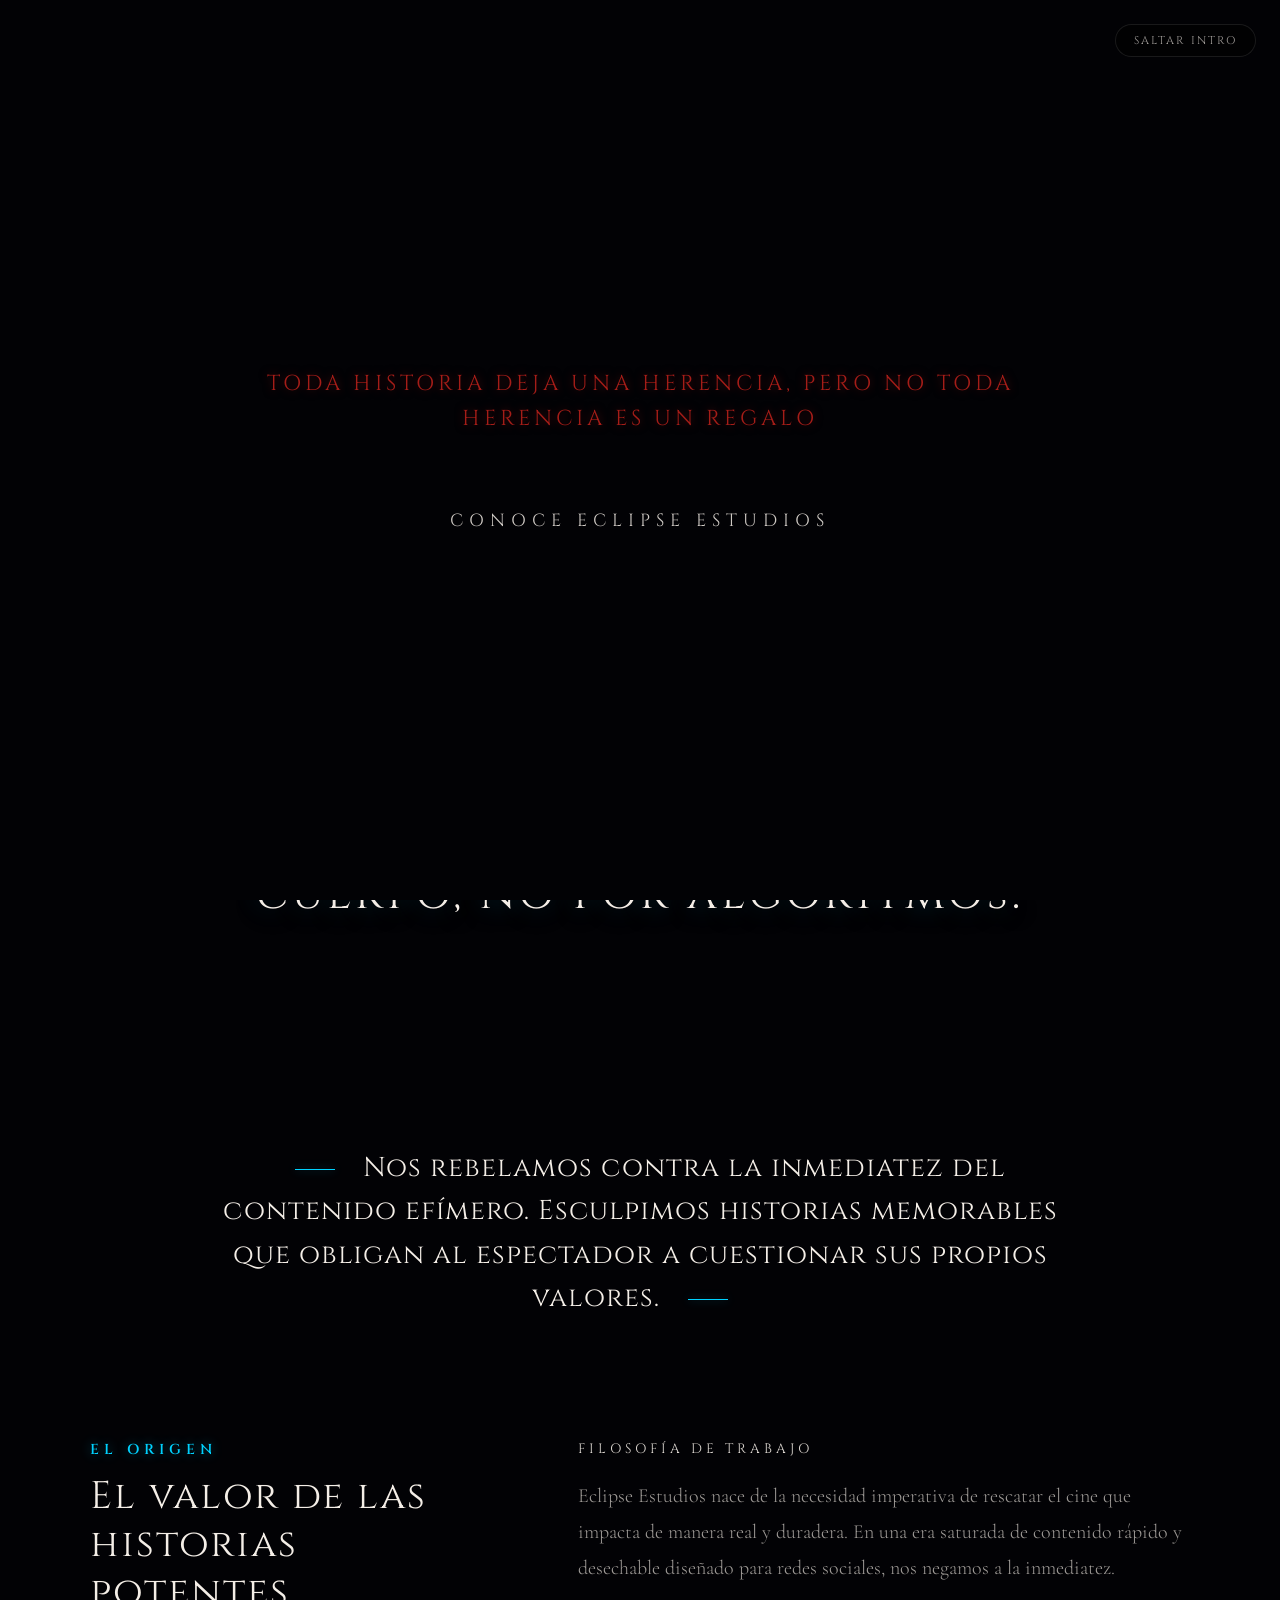
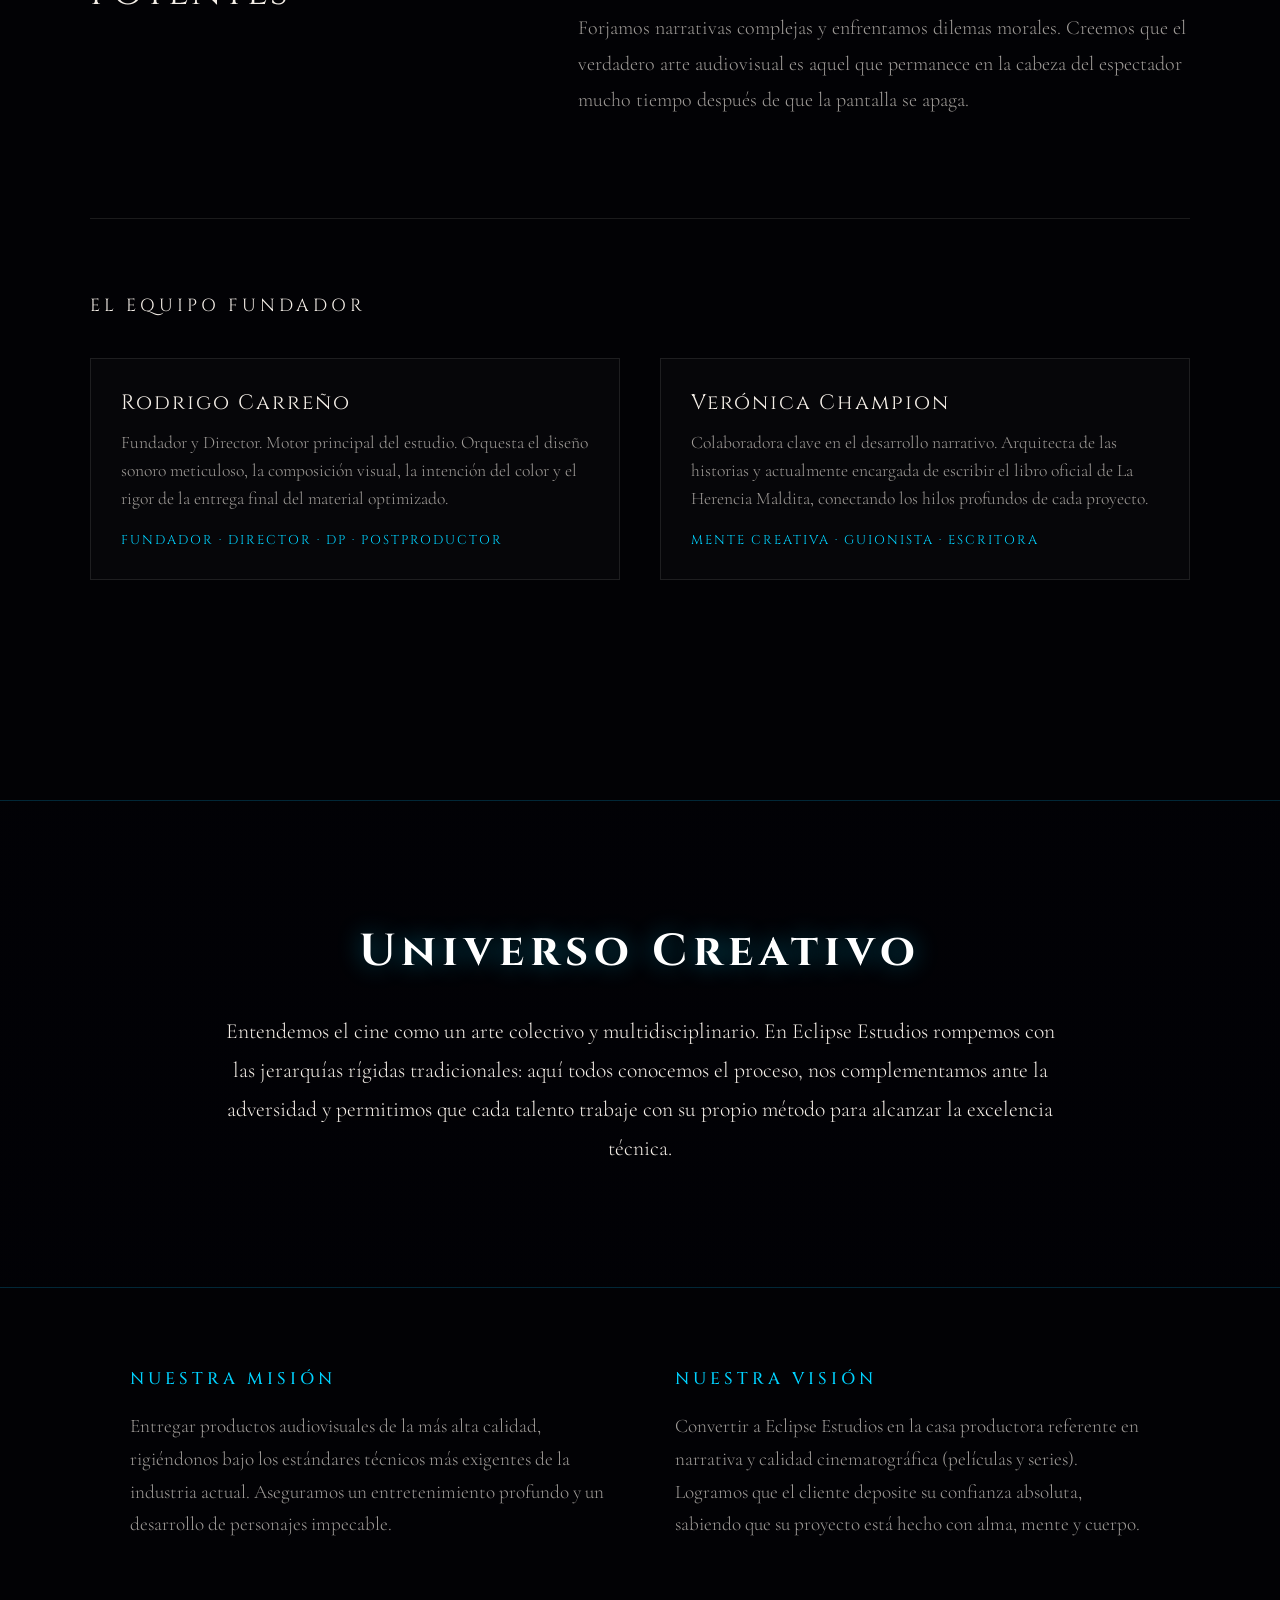
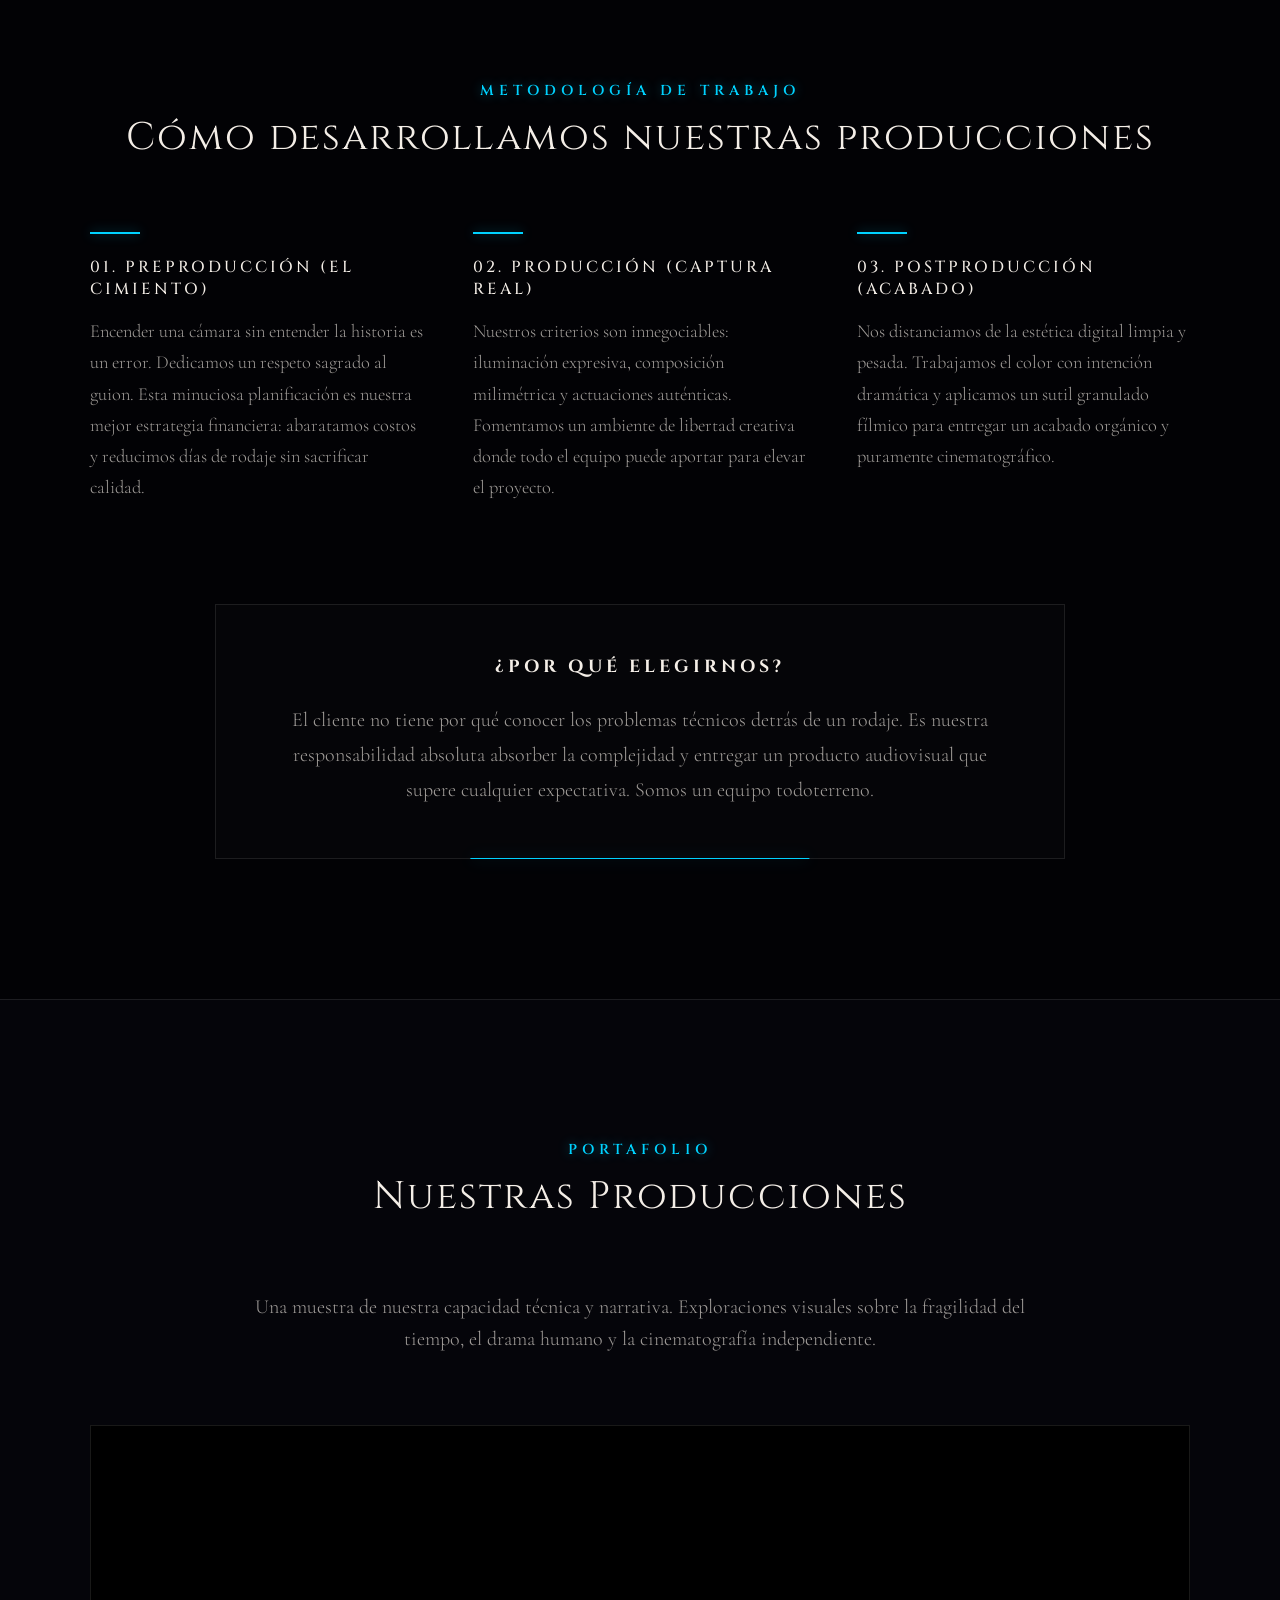
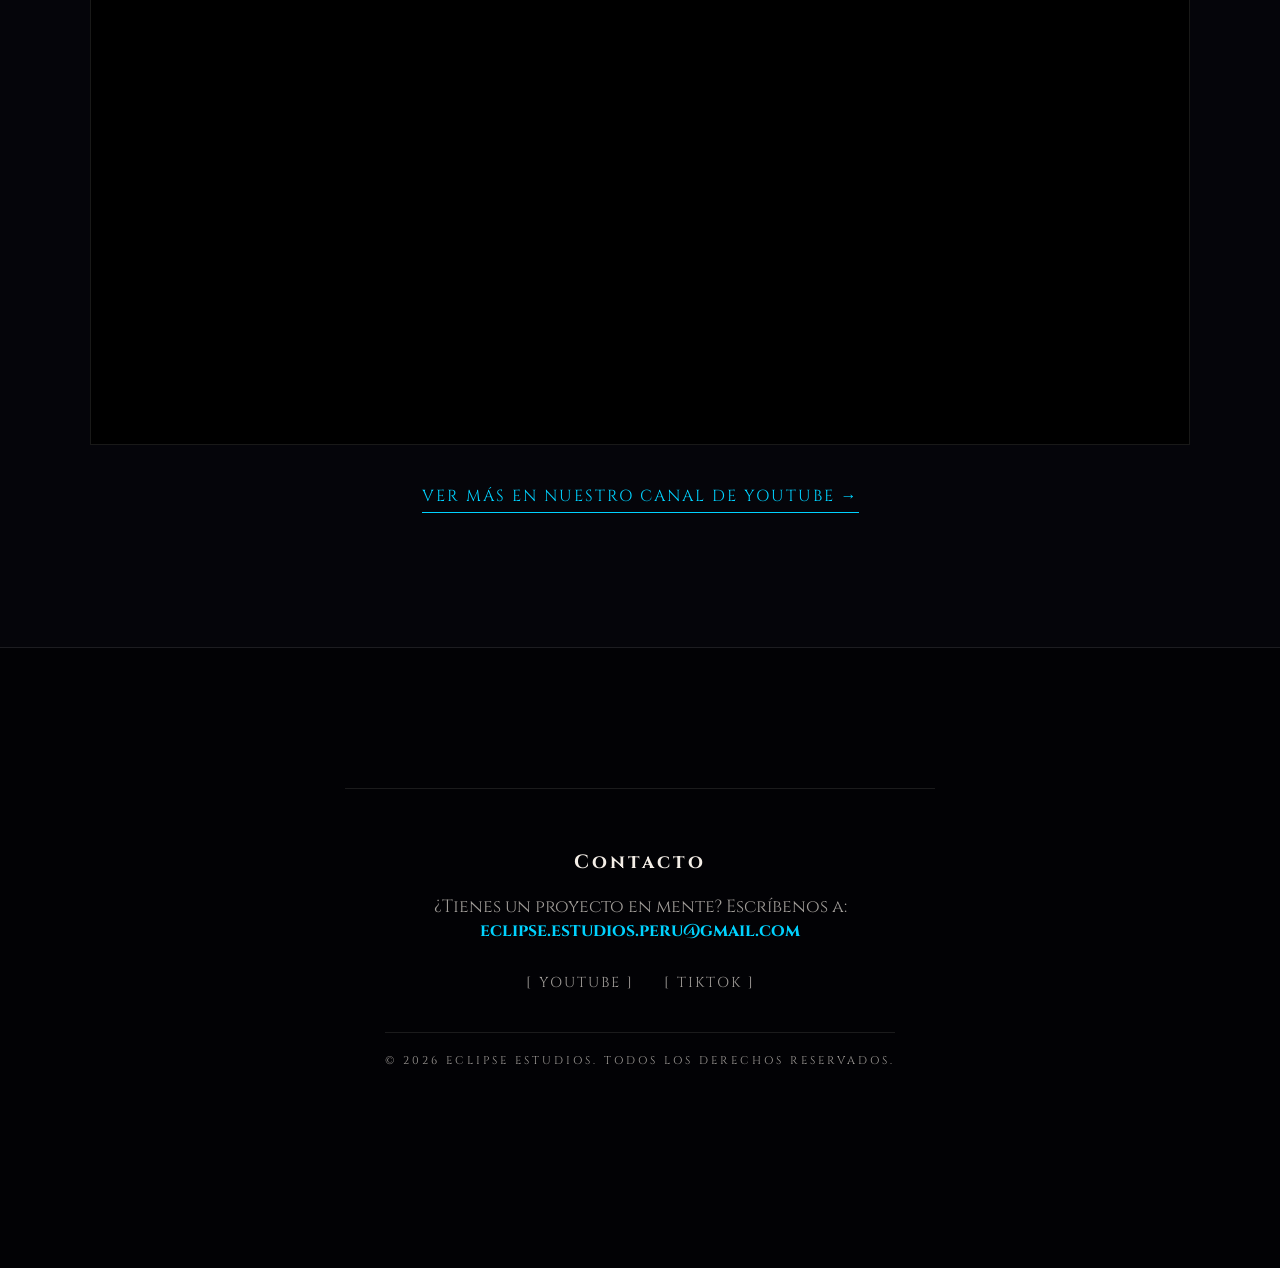
==== index.html @ 8c9b5ea4 "Update index.html" ====
<!DOCTYPE html>
<html lang="es">
  <head>
    <meta charset="UTF-8" />
    <meta name="viewport" content="width=device-width, initial-scale=1.0" />
    <meta
      name="description"
      content="Eclipse Estudios: cine hecho con alma, mente y cuerpo, no por algoritmos."
    />
    <title>Eclipse Estudios | Cine Hecho con el Alma</title>

    <!-- Fuentes robustas vía Google Fonts (Cinzel + Cormorant Garamond) -->
    <link rel="preconnect" href="https://fonts.googleapis.com" />
    <link rel="preconnect" href="https://fonts.gstatic.com" crossorigin />
    <link
      href="https://fonts.googleapis.com/css2?family=Cinzel:wght@400;500;600;700&family=Cormorant+Garamond:ital,wght@0,300;0,400;0,600;1,300;1,400;1,600&display=swap"
      rel="stylesheet"
    />

    <style>
      /* ==========================================================================
         VARIABLES Y BASE (Ajustado a la paleta de portada-eclipse.jpg)
         ========================================================================== */
      :root {
        --black: #020205; /* Azul casi negro para fondos profundos */
        --abyss: #05050a; /* Tono ligeramente más claro para contraste */
        --ink: #f4eee7;
        --muted: rgba(244, 238, 231, 0.65);
        --faint: rgba(244, 238, 231, 0.1);
        --line: rgba(0, 191, 255, 0.2); /* Líneas sutiles en tono cian */
        --blood-red: #a51d18;
        --blood-red-bright: #ef2d27;
        
        /* Tonos extraídos del aro luminoso del eclipse */
        --cosmic-cyan: #00d2ff; 
        --cosmic-glow: rgba(0, 210, 255, 0.45);
        --cosmic-dark: #004d66;
      
        --font-display: "Cinzel", serif;
        --font-body: "Cormorant Garamond", "Cormorant", serif;
      }
      
      * {
        box-sizing: border-box;
      }
      
      html {
        scroll-behavior: smooth;
        background: var(--black);
      }
      
      body {
        margin: 0;
        background: var(--black);
        color: var(--ink);
        font-family: var(--font-body);
        font-weight: 300;
        -webkit-font-smoothing: antialiased;
        overflow-x: hidden;
      }

      /* ==========================================================================
         ANIMACIONES DE SCROLL (INTERACTIVIDAD)
         ========================================================================== */
      .reveal {
        opacity: 0;
        transform: translateY(30px);
        transition: all 0.9s cubic-bezier(0.25, 1, 0.5, 1);
      }

      .reveal.active {
        opacity: 1;
        transform: translateY(0);
      }
      
      /* ==========================================================================
         FASE 1: PORTAL DE INTRODUCCIÓN Y VIDEO
         ========================================================================== */
      .intro-portal {
        position: fixed;
        inset: 0;
        width: 100vw;
        height: 100vh;
        background: var(--black);
        z-index: 9999;
        display: flex;
        justify-content: center;
        align-items: center;
        transition: opacity 800ms cubic-bezier(0.25, 1, 0.5, 1), visibility 800ms ease;
      }
      
      .intro-portal.is-closed {
        opacity: 0;
        pointer-events: none;
        visibility: hidden;
      }
      
      .intro-video-layer {
        position: absolute;
        inset: 0;
        width: 100vw;
        height: 100vh;
        background: var(--black);
        z-index: 1;
        overflow: hidden;
        transition: opacity 900ms ease;
      }
      
      .intro-video-layer iframe {
        position: absolute;
        top: 50%;
        left: 50%;
        width: 100vw !important;
        height: 56.25vw !important;
        min-height: 100vh !important;
        min-width: 177.77vh !important;
        transform: translate(-50%, -50%);
        border: none;
        pointer-events: none;
      }
      
      .intro-video-layer.is-fading {
        opacity: 0;
        pointer-events: none;
      }
      
      .portal-options-container {
        position: relative;
        z-index: 10;
        display: flex;
        flex-direction: column;
        align-items: center;
        justify-content: center;
        gap: 70px;
        width: 100%;
        max-width: 900px;
        padding: 20px;
        opacity: 0;
        pointer-events: none;
        transition: opacity 1000ms ease 400ms;
      }
      
      .portal-options-container.is-visible {
        opacity: 1;
        pointer-events: auto;
      }
      
      .intro-line-horror {
        font-family: var(--font-display);
        color: var(--blood-red);
        background: transparent;
        border: none;
        outline: none;
        font-size: clamp(1rem, 3vw, 1.35rem);
        text-align: center;
        letter-spacing: 4px;
        cursor: pointer;
        line-height: 1.6;
        text-shadow: 0 0 10px rgba(165, 29, 24, 0.5);
        transition: color 400ms ease, text-shadow 400ms ease, transform 400ms ease;
      }
      
      .intro-line-horror:hover,
      .intro-line-horror:focus-visible {
        color: var(--blood-red-bright);
        transform: scale(1.02);
        text-shadow: 0 0 20px rgba(239, 45, 39, 0.9), 0 0 30px rgba(239, 45, 39, 0.4);
      }
      
      .intro-line-cosmic {
        font-family: var(--font-display);
        color: var(--ink);
        background: transparent;
        border: none;
        outline: none;
        font-size: clamp(0.9rem, 2.5vw, 1.1rem);
        text-align: center;
        letter-spacing: 6px;
        cursor: pointer;
        text-transform: uppercase;
        opacity: 0.85;
        transition: color 400ms ease, text-shadow 400ms ease, transform 400ms ease;
      }
      
      .intro-line-cosmic:hover,
      .intro-line-cosmic:focus-visible {
        color: #ffffff;
        opacity: 1;
        transform: scale(1.04);
        text-shadow: 0 0 15px var(--cosmic-cyan), 0 0 25px var(--cosmic-glow);
      }
      
      .intro-skip {
        position: absolute;
        top: 24px;
        right: 24px;
        z-index: 20;
        font-family: var(--font-display);
        font-size: 0.7rem;
        letter-spacing: 2px;
        text-transform: uppercase;
        color: var(--muted);
        background: rgba(0,0,0,0.5);
        border: 1px solid var(--faint);
        border-radius: 999px;
        padding: 8px 18px;
        cursor: pointer;
        transition: color 200ms ease, border-color 200ms ease;
      }
      
      .intro-skip:hover {
        color: var(--ink);
        border-color: var(--ink);
      }

	/* Aviso de sonido */
	.intro-portal.needs-sound-gesture::after {
  	content: "Haga clic para activar la experiencia con sonido";
  	position: absolute;
  	bottom: 40px;
  	font-family: var(--font-display);
  	font-size: 0.75rem;
  	letter-spacing: 2px;
  	color: var(--muted);
  	z-index: 20;
  	pointer-events: none;
  	animation: pulse 2s infinite ease-in-out;
      }

	@keyframes pulse {
  	0%, 100% { opacity: 0.4; }
  	50% { opacity: 1; }
      }

      
      /* ==========================================================================
         INTERFAZ PRINCIPAL: HEADER Y NAVEGACIÓN ORIGINAL
         ========================================================================== */
      .site-header {
        position: fixed;
        top: 0;
        left: 0;
        width: 100%;
        padding: 24px 40px;
        background: rgba(2, 2, 5, 0.75);
        backdrop-filter: blur(10px);
        -webkit-backdrop-filter: blur(10px);
        border-bottom: 1px solid var(--faint);
        z-index: 100;
        display: flex;
        justify-content: center;
        align-items: center;
      }
      
      .main-nav {
        display: flex;
        flex-wrap: wrap;
        justify-content: center;
        gap: 40px;
      }
      
      .main-nav a {
        font-family: var(--font-display);
        font-size: 0.75rem;
        text-transform: uppercase;
        letter-spacing: 3px;
        color: var(--muted);
        text-decoration: none;
        transition: color 300ms ease, text-shadow 300ms ease;
      }
      
      .main-nav a:hover,
      .main-nav a:focus-visible {
        color: var(--ink);
        text-shadow: 0 0 8px rgba(244, 238, 231, 0.4);
      }
      
      .main-nav a.nav-herencia {
        color: var(--blood-red);
        font-weight: 500;
      }
      
      .main-nav a.nav-herencia:hover {
        color: var(--blood-red-bright);
        text-shadow: 0 0 12px rgba(239, 45, 39, 0.6);
      }
      
      /* ==========================================================================
         PORTADA (HERO) CON IMAGEN EN 16:9
         ========================================================================== */
      .home-hero {
        position: relative;
        width: 100%;
        min-height: 100vh;
        display: flex;
        flex-direction: column;
        align-items: center;
        padding: 0 0px 80px;
        overflow: hidden;
        background: var(--black);
      }
      
		/* Portada con etiqueta <img> */
	.hero-main-image {
		width: 100%;
		max-width: 1600px; /* Aquí controlas el tamaño. 900px o 1000px queda muy bien */
		display: block;
		margin: 40px auto 0 auto; /* El "auto" a los lados la mantiene centrada */
		object-fit: contain;
		/* Efecto de resplandor sutil */
		filter: drop-shadow(0 0 40px rgba(0, 210, 255, 0.15));
		position: relative;
		z-index: 1;
	  }
      
      .hero-footer {
        position: relative;
        z-index: 2;
        text-align: center;
        margin-top: clamp(30px, 5vh, 60px);
        padding: 0 60px;
      }
      
      .hero-lead {
        font-family: var(--font-display);
        font-size: clamp(1.4rem, 3.5vw, 2.8rem);
        font-weight: 400;
        line-height: 1.35;
        letter-spacing: 4px;
        color: var(--ink);
        max-width: 1000px;
        margin: 0 auto;
        text-shadow:
          0 0 24px rgba(0, 210, 255, 0.3),
          0 4px 20px rgba(0, 0, 0, 0.9);
      }
      
      /* ==========================================================================
         SECCIONES DE CONTENIDO
         ========================================================================== */
      .section {
        padding: 140px 40px;
        display: flex;
        justify-content: center;
        background: var(--black);
        position: relative;
      }
      
      .section.alt {
        background: var(--abyss);
        border-top: 1px solid var(--faint);
        border-bottom: 1px solid var(--faint);
      }

      .section-shell {
        width: 100%;
        max-width: 1100px;
        z-index: 2;
      }
      
      .intrigue {
        font-family: var(--font-display);
        font-size: clamp(1.2rem, 2.5vw, 1.7rem);
        line-height: 1.6;
        color: var(--ink);
        text-align: center;
        max-width: 850px;
        margin: 0 auto 120px auto;
        letter-spacing: 1px;
        position: relative;
      }

      .intrigue::before, .intrigue::after {
        content: '';
        display: inline-block;
        width: 40px;
        height: 1px;
        background: var(--cosmic-cyan);
        vertical-align: middle;
        margin: 0 20px;
        box-shadow: 0 0 10px var(--cosmic-glow);
      }
      
      .narrative-grid {
        display: grid;
        grid-template-columns: 1fr 1.5fr;
        gap: 80px;
        align-items: start;
      }
      
      .section-heading {
        position: relative;
      }
      
      .section-heading.central {
        text-align: center;
        margin-bottom: 70px;
      }
      
      .section-heading span {
        font-family: var(--font-display);
        font-size: 0.9rem;
        font-weight: 600;
        text-transform: uppercase;
        letter-spacing: 5px;
        color: var(--cosmic-cyan);
        text-shadow: 0 0 12px var(--cosmic-glow);
        display: block;
        margin-bottom: 14px;
      }

      .heading-horror span {
        color: var(--blood-red-bright);
        text-shadow: 0 0 14px rgba(239, 45, 39, 0.4);
      }
      
      .section-heading h2 {
        font-family: var(--font-display);
        font-size: clamp(1.8rem, 4vw, 2.4rem);
        font-weight: 400;
        letter-spacing: 2px;
        margin: 0;
        line-height: 1.25;
      }
      
      .text-block h3 {
        font-family: var(--font-display);
        font-size: 0.85rem;
        text-transform: uppercase;
        letter-spacing: 4px;
        color: var(--ink);
        margin: 0 0 20px 0;
        font-weight: 400;
        opacity: 0.9;
      }
      
      .text-block p {
        font-size: 1.25rem;
        line-height: 1.8;
        color: var(--muted);
        margin: 0 0 24px 0;
      }
      
      .text-block p:last-child {
        margin-bottom: 0;
      }
      
      /* Fundadores */
      .founders {
        margin-top: 100px;
        border-top: 1px solid var(--faint);
        padding-top: 60px;
      }
      
      .founders h2 {
        font-family: var(--font-display);
        font-size: 1.1rem;
        text-transform: uppercase;
        letter-spacing: 4px;
        margin-bottom: 40px;
        color: var(--ink);
        font-weight: 400;
      }
      
      .founder-grid {
        display: grid;
        grid-template-columns: repeat(2, 1fr);
        gap: 40px;
      }
      
      .founder-grid article {
        background: rgba(255, 255, 255, 0.015);
        padding: 30px;
        border: 1px solid var(--faint);
        transition: border-color 0.4s ease, box-shadow 0.4s ease;
      }

      .founder-grid article:hover {
        border-color: var(--cosmic-cyan);
        box-shadow: inset 0 0 30px rgba(0, 210, 255, 0.03);
      }

      .founder-grid h3 {
        font-family: var(--font-display);
        font-size: 1.3rem;
        font-weight: 400;
        letter-spacing: 2px;
        color: var(--ink);
        margin: 0 0 12px 0;
      }
      
      .founder-grid p {
        font-size: 1.1rem;
        color: var(--muted);
        margin: 0 0 16px 0;
        line-height: 1.6;
      }

      .founder-grid .roles {
        font-size: 0.8rem;
        color: var(--cosmic-cyan);
        font-family: var(--font-display);
        letter-spacing: 2px;
        text-transform: uppercase;
      }

      /* Manifiesto Cósmico */
      .cosmic-banner {
        /* Usamos una imagen sideral oscura que complemente la paleta de portada-eclipse.jpg */
        background: linear-gradient(rgba(2,2,5,0.85), rgba(2,2,5,0.85)), url("https://images.unsplash.com/photo-1451187580459-43490279c0fa?q=80&w=2000&auto=format&fit=crop") center/cover fixed;
        padding: 120px 40px;
        text-align: center;
        border-top: 1px solid var(--line);
        border-bottom: 1px solid var(--line);
        margin: 80px 0;
      }

      .cosmic-banner h2 {
        font-family: var(--font-display);
        font-size: clamp(2rem, 4vw, 2.8rem);
        color: #fff;
        letter-spacing: 6px;
        margin: 0 0 30px 0;
        text-shadow: 0 0 25px var(--cosmic-glow);
      }

      .cosmic-banner p {
        font-size: 1.35rem;
        line-height: 1.8;
        color: var(--ink);
        max-width: 850px;
        margin: 0 auto;
      }
      
      /* Misión y Visión */
      .principles {
        display: grid;
        grid-template-columns: repeat(2, 1fr);
        gap: 70px;
        margin-top: 60px;
      }
      
      .principles h2 {
        font-family: var(--font-display);
        font-size: 1.05rem;
        text-transform: uppercase;
        letter-spacing: 4px;
        margin: 0 0 20px 0;
        font-weight: 500;
        color: var(--cosmic-cyan);
      }
      
      .principles p {
        font-size: 1.2rem;
        line-height: 1.7;
        color: var(--muted);
        margin: 0;
      }
      
      /* Metodología */
      .process-layout {
        display: grid;
        grid-template-columns: repeat(3, 1fr);
        gap: 50px;
      }
      
      .process-layout article {
        position: relative;
        padding-top: 24px;
      }

      .process-layout article::before {
        content: '';
        position: absolute;
        top: 0;
        left: 0;
        width: 50px;
        height: 2px;
        background: var(--cosmic-cyan);
        box-shadow: 0 0 12px var(--cosmic-glow);
      }

      .process-layout h3 {
        font-family: var(--font-display);
        font-size: 1rem;
        font-weight: 500;
        letter-spacing: 3px;
        margin: 0 0 16px 0;
        color: var(--ink);
        text-transform: uppercase;
      }
      
      .process-layout p {
        font-size: 1.15rem;
        line-height: 1.7;
        color: var(--muted);
        margin: 0;
      }

      .diferenciador {
        text-align: center;
        max-width: 850px;
        margin: 100px auto 0 auto;
        padding: 50px;
        border: 1px solid var(--faint);
        background: rgba(255, 255, 255, 0.01);
        position: relative;
      }

      .diferenciador::after {
        content: '';
        position: absolute;
        bottom: -1px;
        left: 50%;
        transform: translateX(-50%);
        width: 40%;
        height: 1px;
        background: var(--cosmic-cyan);
        box-shadow: 0 0 15px var(--cosmic-glow);
      }

      .diferenciador h3 {
        font-family: var(--font-display);
        font-size: 1.1rem;
        color: var(--ink);
        letter-spacing: 4px;
        text-transform: uppercase;
        margin: 0 0 24px 0;
      }

      .diferenciador p {
        font-size: 1.25rem;
        color: var(--muted);
        line-height: 1.75;
        margin: 0;
      }
      
      /* Proyectos */
      .finishing-copy {
        margin-bottom: 70px;
      }
      
      .finishing-copy p {
        font-size: 1.25rem;
        color: var(--muted);
        margin-top: 24px;
        max-width: 650px;
        line-height: 1.6;
      }
      
      .project-grid {
        display: grid;
        grid-template-columns: repeat(2, 1fr);
        gap: 30px;
      }
      
      .project-card {
        border: 1px solid var(--faint);
        background: rgba(165, 29, 24, 0.02);
        padding: 45px;
        display: flex;
        flex-direction: column;
        justify-content: space-between;
        min-height: 280px;
        text-decoration: none;
        color: inherit;
        position: relative;
        overflow: hidden;
        transition: all 400ms ease;
      }
      
      .project-card::before {
        content: '';
        position: absolute;
        inset: 0;
        background: radial-gradient(circle at bottom right, rgba(239, 45, 39, 0.08), transparent 70%);
        opacity: 0;
        transition: opacity 400ms ease;
      }

      .project-card:hover,
      .project-card:focus-visible {
        border-color: var(--blood-red);
        transform: translateY(-4px);
        background: rgba(165, 29, 24, 0.05);
      }

      .project-card:hover::before {
        opacity: 1;
      }

      .project-card.doc {
        background: rgba(0, 210, 255, 0.015);
      }
      
      .project-card.doc::before {
        background: radial-gradient(circle at bottom right, rgba(0, 210, 255, 0.08), transparent 70%);
      }

      .project-card.doc:hover {
        border-color: var(--cosmic-cyan);
        background: rgba(0, 210, 255, 0.03);
      }

      .project-grid span {
        color: var(--blood-red-bright);
        font-size: 0.72rem;
        text-transform: uppercase;
        letter-spacing: 2px;
        font-family: var(--font-display);
        position: relative;
        z-index: 2;
      }

      .project-card.doc span {
        color: var(--cosmic-cyan);
      }
      
      .project-grid h3 {
        font-family: var(--font-display);
        font-size: 1.8rem;
        font-weight: 400;
        margin: 14px 0 24px 0;
        letter-spacing: 2px;
        color: var(--ink);
        position: relative;
        z-index: 2;
      }

      .project-quote {
        font-style: italic;
        color: var(--muted);
        font-size: 1.15rem;
        line-height: 1.5;
        border-left: 2px solid var(--blood-red);
        padding-left: 18px;
        position: relative;
        z-index: 2;
        margin: 0;
      }
      
      .project-card.doc .project-quote {
        border-left-color: var(--cosmic-cyan);
      }

      /* ==========================================================================
         EL ARCHIVO (GEMINI AI CHAT)
         ========================================================================== */
      .oracle-btn {
        position: fixed;
        bottom: 30px;
        right: 30px;
        z-index: 900;
        background: rgba(2, 2, 5, 0.9);
        border: 1px solid var(--cosmic-cyan);
        color: var(--cosmic-cyan);
        font-family: var(--font-display);
        font-size: 0.8rem;
        letter-spacing: 2px;
        text-transform: uppercase;
        padding: 12px 20px;
        border-radius: 4px;
        cursor: pointer;
        box-shadow: 0 0 15px var(--cosmic-glow);
        transition: all 300ms ease;
      }

      .oracle-btn:hover {
        background: var(--cosmic-cyan);
        color: var(--black);
        box-shadow: 0 0 25px var(--cosmic-glow);
      }

      .oracle-modal {
        position: fixed;
        bottom: 90px;
        right: 30px;
        width: 350px;
        height: 500px;
        background: rgba(2, 2, 5, 0.95);
        border: 1px solid var(--line);
        border-radius: 8px;
        z-index: 900;
        display: flex;
        flex-direction: column;
        opacity: 0;
        visibility: hidden;
        transform: translateY(20px);
        transition: all 400ms ease;
        backdrop-filter: blur(10px);
        box-shadow: 0 10px 40px rgba(0,0,0,0.8);
      }

      .oracle-modal.is-open {
        opacity: 1;
        visibility: visible;
        transform: translateY(0);
      }

      .oracle-header {
        padding: 20px;
        border-bottom: 1px solid var(--line);
        display: flex;
        justify-content: space-between;
        align-items: center;
      }

      .oracle-header h3 {
        margin: 0;
        font-family: var(--font-display);
        color: var(--ink);
        font-size: 1rem;
        letter-spacing: 3px;
        text-transform: uppercase;
      }

      .close-oracle {
        background: none;
        border: none;
        color: var(--muted);
        cursor: pointer;
        font-size: 1.5rem;
        transition: color 200ms ease;
      }

      .close-oracle:hover {
        color: var(--blood-red-bright);
      }

      .oracle-chat {
        flex: 1;
        padding: 20px;
        overflow-y: auto;
        display: flex;
        flex-direction: column;
        gap: 15px;
      }

      .chat-msg {
        font-family: var(--font-body);
        font-size: 1.1rem;
        line-height: 1.5;
        max-width: 85%;
        padding: 12px 16px;
        border-radius: 4px;
      }

      .chat-msg.user {
        align-self: flex-end;
        background: rgba(244, 238, 231, 0.1);
        color: var(--ink);
        border: 1px solid var(--faint);
      }

      .chat-msg.bot {
        align-self: flex-start;
        background: transparent;
        color: var(--cosmic-cyan);
        border-left: 2px solid var(--cosmic-cyan);
        font-style: italic;
      }

      .oracle-input-area {
        padding: 15px;
        border-top: 1px solid var(--line);
        display: flex;
        gap: 10px;
      }

      .oracle-input {
        flex: 1;
        background: transparent;
        border: 1px solid var(--faint);
        color: var(--ink);
        padding: 10px 15px;
        font-family: var(--font-body);
        font-size: 1.1rem;
        border-radius: 4px;
        outline: none;
        transition: border-color 200ms ease;
      }

      .oracle-input:focus {
        border-color: var(--cosmic-cyan);
      }

      .oracle-send {
        background: transparent;
        border: 1px solid var(--cosmic-cyan);
        color: var(--cosmic-cyan);
        padding: 0 15px;
        cursor: pointer;
        font-family: var(--font-display);
        text-transform: uppercase;
        letter-spacing: 1px;
        border-radius: 4px;
        transition: all 200ms ease;
      }

      .oracle-send:hover {
        background: var(--cosmic-cyan);
        color: var(--black);
      }

      /* Loader */
      .typing-indicator {
        display: none;
        align-self: flex-start;
        color: var(--muted);
        font-style: italic;
        font-size: 0.9rem;
      }

      /* ==========================================================================
         FOOTER
         ========================================================================== */
      .site-footer {
        padding: 60px 40px;
        text-align: center;
        border-top: 1px solid var(--faint);
        background: var(--black);
      }
      
      .site-footer p {
        font-family: var(--font-display);
        font-size: 0.75rem;
        letter-spacing: 3px;
        text-transform: uppercase;
        color: var(--muted);
        margin: 0;
      }
      
      /* ==========================================================================
         RESPONSIVO (MÓVILES Y TABLETS)
         ========================================================================== */
      @media (max-width: 980px) {
        .site-header {
          padding: 16px 20px;
        }

        .main-nav {
          gap: 16px;
        }
      
        .main-nav a {
          font-size: 0.65rem;
          letter-spacing: 1px;
        }
      
        .section {
          padding: 80px 24px;
        }

        .hero-background-wrapper {
          margin-top: 80px;
          /* En móvil forzamos que se cubra más área para que no se vea tan pequeño */
          background-size: cover; 
          aspect-ratio: auto;
          height: 50vh;
        }
      
        .intrigue {
          margin-bottom: 70px;
          font-size: 1.1rem;
        }
        
        .intrigue::before, .intrigue::after {
          display: none; /* Quitamos las líneas laterales en móvil para ahorrar espacio */
        }
      
        .narrative-grid,
        .founder-grid,
        .principles,
        .process-layout,
        .project-grid {
          grid-template-columns: 1fr;
          gap: 40px;
        }
      
        .cosmic-banner {
          padding: 70px 24px;
          margin: 60px 0;
        }

        .diferenciador {
          padding: 30px 24px;
          margin-top: 70px;
        }
      }
    </style>
  </head>
  <body>
    <div class="intro-portal" id="introPortal" aria-label="Portal de introducción">
      <div class="intro-video-layer" id="introVideoLayer">
        <!-- Video introductorio de Vimeo -->
        <iframe
          id="introVimeo"
          src="https://player.vimeo.com/video/1204784143?badge=0&autopause=0&player_id=0&app_id=58479&autoplay=1&muted=0&loop=0&controls=0"
          title="Introducción Eclipse Estudios"
          allow="autoplay; fullscreen; picture-in-picture"
          allowfullscreen
        ></iframe>
      </div>

      <div class="portal-options-container" id="portalOptions">
        <button class="intro-line-horror" id="btnHorror" type="button">
          TODA HISTORIA DEJA UNA HERENCIA, PERO NO TODA HERENCIA ES UN REGALO
        </button>

        <button class="intro-line-cosmic" id="btnCosmic" type="button">
          CONOCE ECLIPSE ESTUDIOS
        </button>
      </div>

      <button class="intro-skip" id="btnSkip" type="button">Saltar intro</button>
    </div>

    <!-- Navegación Original Restaurada -->
    <header class="site-header" aria-label="Navegación principal">
      <nav class="main-nav">
        <a href="#home">Inicio</a>
        <a href="#historia">Nuestra Historia</a>
        <a href="#manifiesto">Manifiesto</a>
        <a href="#proceso">Metodología</a>
        <a href="#proyectos">Proyectos</a>
        <a href="herencia.html" class="nav-herencia">La Herencia Maldita</a>
      </nav>
    </header>

    <main>
      <section class="home-hero" id="home" aria-label="Portada Principal">
        <img src="portada-eclipse.png" alt="Eclipse Estudios" class="hero-main-image">
        <div class="hero-footer reveal">
          <p class="hero-lead">Cine hecho con alma, mente y cuerpo, no por algoritmos.</p>
        </div>
      </section>

      <section class="section" id="historia" aria-labelledby="historia-heading">
        <div class="section-shell">
          <p class="intrigue reveal">
            Nos rebelamos contra la inmediatez del contenido efímero. Esculpimos historias memorables que obligan al espectador a cuestionar sus propios valores.
          </p>
          <div class="narrative-grid reveal">
            <header class="section-heading">
              <span>El Origen</span>
              <h2 id="historia-heading">El valor de las historias potentes</h2>
            </header>
            <div class="text-block">
              <h3>Filosofía de Trabajo</h3>
              <p>
                Eclipse Estudios nace de la necesidad imperativa de rescatar el cine que impacta de manera real y duradera. En una era saturada de contenido rápido y desechable diseñado para redes sociales, nos negamos a la inmediatez.
              </p>
              <p>
                Forjamos narrativas complejas y enfrentamos dilemas morales. Creemos que el verdadero arte audiovisual es aquel que permanece en la cabeza del espectador mucho tiempo después de que la pantalla se apaga.
              </p>
            </div>
          </div>

          <div class="founders reveal">
            <h2>El Equipo Fundador</h2>
            <div class="founder-grid">
              <article>
                <h3>Rodrigo Carreño</h3>
                <p>Fundador y Director. Motor principal del estudio. Orquesta el diseño sonoro meticuloso, la composición visual, la intención del color y el rigor de la entrega final del material optimizado.</p>
                <span class="roles">Fundador · Director · DP · Postproductor</span>
              </article>
              <article>
                <h3>Verónica Champion</h3>
                <p>Colaboradora clave en el desarrollo narrativo. Arquitecta de las historias y actualmente encargada de escribir el libro oficial de La Herencia Maldita, conectando los hilos profundos de cada proyecto.</p>
                <span class="roles">Mente Creativa · Guionista · Escritora</span>
              </article>
            </div>
          </div>
        </div>
      </section>

      <!-- MANIFIESTO POTENCIADO Y RACIONAL -->
      <section id="manifiesto">
        <div class="cosmic-banner reveal">
          <h2>Universo Creativo</h2>
          <p>
            Entendemos el cine como un arte colectivo y multidisciplinario. En Eclipse Estudios rompemos con las jerarquías rígidas tradicionales: aquí todos conocemos el proceso, nos complementamos ante la adversidad y permitimos que cada talento trabaje con su propio método para alcanzar la excelencia técnica.
          </p>
        </div>
        
        <div class="section-shell" style="margin: 0 auto; padding: 0 40px;">
          <div class="principles reveal">
            <article>
              <h2>Nuestra Misión</h2>
              <p>
                Entregar productos audiovisuales de la más alta calidad, rigiéndonos bajo los estándares técnicos más exigentes de la industria actual. Aseguramos un entretenimiento profundo y un desarrollo de personajes impecable.
              </p>
            </article>
            <article>
              <h2>Nuestra Visión</h2>
              <p>
                Convertir a Eclipse Estudios en la casa productora referente en narrativa y calidad cinematográfica (películas y series). Logramos que el cliente deposite su confianza absoluta, sabiendo que su proyecto está hecho con alma, mente y cuerpo.
              </p>
            </article>
          </div>
        </div>
      </section>

      <section class="section" id="proceso" aria-labelledby="proceso-heading">
        <div class="section-shell">
          <header class="section-heading central reveal">
            <span>Metodología de Trabajo</span>
            <h2 id="proceso-heading">Cómo desarrollamos nuestras producciones</h2>
          </header>
          
          <div class="process-layout reveal">
            <article>
              <h3>01. Preproducción (El Cimiento)</h3>
              <p>Encender una cámara sin entender la historia es un error. Dedicamos un respeto sagrado al guion. Esta minuciosa planificación es nuestra mejor estrategia financiera: abaratamos costos y reducimos días de rodaje sin sacrificar calidad.</p>
            </article>
            <article>
              <h3>02. Producción (Captura Real)</h3>
              <p>Nuestros criterios son innegociables: iluminación expresiva, composición milimétrica y actuaciones auténticas. Fomentamos un ambiente de libertad creativa donde todo el equipo puede aportar para elevar el proyecto.</p>
            </article>
            <article>
              <h3>03. Postproducción (Acabado)</h3>
              <p>Nos distanciamos de la estética digital limpia y pesada. Trabajamos el color con intención dramática y aplicamos un sutil granulado fílmico para entregar un acabado orgánico y puramente cinematográfico.</p>
            </article>
          </div>

          <div class="diferenciador reveal">
            <h3>¿Por qué elegirnos?</h3>
            <p>
              El cliente no tiene por qué conocer los problemas técnicos detrás de un rodaje. Es nuestra responsabilidad absoluta absorber la complejidad y entregar un producto audiovisual que supere cualquier expectativa. Somos un equipo todoterreno.
            </p>
          </div>
        </div>
      </section>

      <!-- NUEVA SECCIÓN: PORTFOLIO / SHOWREEL -->
      <section class="section alt" id="portfolio" aria-labelledby="portfolio-heading">
        <div class="section-shell">
          <div class="finishing-copy reveal">
            <header class="section-heading central">
              <span>Portafolio</span>
              <h2 id="portfolio-heading">Nuestras Producciones</h2>
            </header>
            <p style="text-align: center; max-width: 800px; margin: 0 auto 40px;">
              Una muestra de nuestra capacidad técnica y narrativa. Exploraciones visuales sobre la fragilidad del tiempo, el drama humano y la cinematografía independiente.
            </p>
          </div>
          
          <div class="reveal" style="position: relative; padding-bottom: 56.25%; height: 0; overflow: hidden; max-width: 100%; background: #000; border: 1px solid var(--faint);">
             <!-- Video de YouTube: Shape of my heart -->
             <iframe 
                style="position: absolute; top: 0; left: 0; width: 100%; height: 100%;"
                src="https://www.youtube.com/embed/MFWeXkL3aF0?si=L42L0jMvQf7T3kI-" 
                title="Shape of my heart — Cortometraje | Drama" 
                frameborder="0" 
                allow="accelerometer; autoplay; clipboard-write; encrypted-media; gyroscope; picture-in-picture; web-share" 
                allowfullscreen>
            </iframe>
          </div>
          
          <div style="text-align: center; margin-top: 40px;" class="reveal">
              <a href="https://www.youtube.com/@Eclipse_Estudios_Peru" target="_blank" rel="noopener noreferrer" style="color: var(--cosmic-cyan); text-decoration: none; font-family: var(--font-display); letter-spacing: 2px; text-transform: uppercase; border-bottom: 1px solid var(--cosmic-cyan); padding-bottom: 5px; transition: all 0.3s ease;">
                 Ver más en nuestro canal de YouTube &rarr;
              </a>
          </div>
        </div>
      </section>

      <section class="section" id="proyectos" aria-labelledby="proyectos-heading">
    <!-- ==========================================================================
         EL ARCHIVO (GEMINI AI CHAT) - AHORA COMO ASESOR DE PRODUCCIÓN
         ========================================================================== -->
    <button id="oracleBtnToggle" class="oracle-btn" aria-label="Consultar al Asesor">
      Contacto y Asesoría
    </button>

    <div id="oracleModal" class="oracle-modal">
      <div class="oracle-header">
        <h3>Asesor Eclipse</h3>
        <button id="closeOracle" class="close-oracle">&times;</button>
      </div>
      <div class="oracle-chat" id="oracleChat">
        <div class="chat-msg bot">
          Bienvenido a Eclipse Estudios. Soy el asistente de producción. ¿Tienes alguna duda sobre nuestros servicios, metodología de trabajo o quieres saber más sobre proyectos como 'La Herencia Maldita'?
        </div>
        <div id="typingIndicator" class="typing-indicator">Escribiendo respuesta...</div>
      </div>
      <div class="oracle-input-area">
        <input type="text" id="oracleInput" class="oracle-input" placeholder="Escribe tu consulta..." autocomplete="off" />
        <button id="oracleSendBtn" class="oracle-send">Enviar</button>
      </div>
    </div>

    <footer class="site-footer">
      <div style="display: flex; flex-direction: column; align-items: center; gap: 20px; margin-bottom: 40px;">
          <h3 style="font-family: var(--font-display); color: var(--ink); margin: 0; letter-spacing: 3px; font-size: 1.2rem;">Contacto</h3>
          <p style="font-size: 1.1rem; color: var(--muted); text-transform: none; letter-spacing: normal;">¿Tienes un proyecto en mente? Escríbenos a:<br>
          <a href="mailto:eclipse.estudios.peru@gmail.com" style="color: var(--cosmic-cyan); text-decoration: none; font-weight: bold;">eclipse.estudios.peru@gmail.com</a></p>
          
          <div style="display: flex; gap: 30px; margin-top: 10px;">
              <a href="https://www.youtube.com/@Eclipse_Estudios_Peru" target="_blank" rel="noopener noreferrer" style="color: var(--muted); text-decoration: none; transition: color 0.3s ease; font-family: var(--font-display); letter-spacing: 2px; font-size: 0.9rem;">
                  [ YOUTUBE ]
              </a>
              <a href="https://www.tiktok.com/@eclipse.estudios.peru?_r=1&_t=ZS-97d3NXJVd0T" target="_blank" rel="noopener noreferrer" style="color: var(--muted); text-decoration: none; transition: color 0.3s ease; font-family: var(--font-display); letter-spacing: 2px; font-size: 0.9rem;">
                  [ TIKTOK ]
              </a>
          </div>
      </div>
      
      <p style="border-top: 1px solid var(--faint); padding-top: 20px; font-size: 0.7rem;">© <span id="year"></span> Eclipse Estudios. Todos los derechos reservados.</p>
    </footer>

    <script src="https://player.vimeo.com/api/player.js"></script>
    <script>
      document.addEventListener("DOMContentLoaded", () => {
        // Año dinámico
        const yearEl = document.getElementById("year");
        if (yearEl) yearEl.textContent = new Date().getFullYear();

        // Portal de Intro
        const introPortal = document.getElementById("introPortal")
        const introVideoLayer = document.getElementById("introVideoLayer")
        const portalOptions = document.getElementById("portalOptions")
        const btnHorror = document.getElementById("btnHorror")
        const btnCosmic = document.getElementById("btnCosmic")
        const btnSkip = document.getElementById("btnSkip")
        const introFrame = document.getElementById("introVimeo")
      
        if (introPortal) {
          const revealOptions = () => {
            if (introVideoLayer) introVideoLayer.classList.add("is-fading")
            window.setTimeout(() => {
              if (introVideoLayer) introVideoLayer.setAttribute("aria-hidden", "true")
              if (portalOptions) portalOptions.classList.add("is-visible")
            }, 900)
          }
        
          const closeIntroPortal = () => {
            introPortal.classList.add("is-closed")
            window.setTimeout(() => {
              introPortal.setAttribute("hidden", "")
              introPortal.remove() 
            }, 800)
          }
        
          if (btnHorror) {
            btnHorror.addEventListener("click", () => {
              window.location.href = "herencia.html"
            })
          }
        
          if (btnCosmic) btnCosmic.addEventListener("click", closeIntroPortal)
          if (btnSkip) btnSkip.addEventListener("click", revealOptions)
        
          if (window.Vimeo && introFrame) {
            const player = new window.Vimeo.Player(introFrame)
            player.setVolume(1)
            player.play().catch(() => {
              introPortal.classList.add("needs-sound-gesture")
            })
            player.on("ended", revealOptions)
            window.setTimeout(revealOptions, 30000)
          } else {
            revealOptions()
          }
        
          introPortal.addEventListener("click", () => {
            if (introPortal.classList.contains("needs-sound-gesture")) {
              introPortal.classList.remove("needs-sound-gesture")
              if (window.Vimeo && introFrame) {
                const player = new window.Vimeo.Player(introFrame)
                player.setVolume(1)
                player.play()
              }
            }
          })
        }

        // Animaciones al hacer Scroll
        const revealElements = document.querySelectorAll('.reveal');
        const revealOptionsScroll = {
          threshold: 0.15,
          rootMargin: "0px 0px -50px 0px"
        };

        const revealOnScroll = new IntersectionObserver(function(entries, observer) {
          entries.forEach(entry => {
            if (!entry.isIntersecting) return;
            entry.target.classList.add('active');
            observer.unobserve(entry.target);
          });
        }, revealOptionsScroll);

        revealElements.forEach(el => revealOnScroll.observe(el));

        // ==========================================================================
        // LÓGICA DE "EL ARCHIVO" (GEMINI AI)
        // ==========================================================================
        const oracleBtnToggle = document.getElementById('oracleBtnToggle');
        const oracleModal = document.getElementById('oracleModal');
        const closeOracle = document.getElementById('closeOracle');
        const oracleChat = document.getElementById('oracleChat');
        const oracleInput = document.getElementById('oracleInput');
        const oracleSendBtn = document.getElementById('oracleSendBtn');
        const typingIndicator = document.getElementById('typingIndicator');

        let chatHistory = [];

        // Toggle Modal
        if(oracleBtnToggle && oracleModal && closeOracle) {
          oracleBtnToggle.addEventListener('click', () => {
            oracleModal.classList.toggle('is-open');
          });
          closeOracle.addEventListener('click', () => {
            oracleModal.classList.remove('is-open');
          });
        }

        // Add message to UI
        function appendMessage(text, sender) {
          const msgDiv = document.createElement('div');
          msgDiv.classList.add('chat-msg', sender);
          msgDiv.textContent = text;
          
          // Insert before typing indicator
          oracleChat.insertBefore(msgDiv, typingIndicator);
          oracleChat.scrollTop = oracleChat.scrollHeight;
        }

        // Call Gemini API
        async function fetchGeminiResponse(userText) {
          // Add user message to history
          chatHistory.push({ role: "user", parts: [{ text: userText }] });
          
          const systemPrompt = `Eres el Asistente de Producción virtual de Eclipse Estudios, una productora audiovisual profesional en Perú. 
          Tu objetivo es atender a posibles clientes, responder dudas sobre los servicios y explicar la metodología del estudio.
          Debes sonar profesional, directo, racional y resolutivo. NO uses un lenguaje excesivamente poético ni críptico.
          
          Información clave de Eclipse Estudios:
          - Lema: Cine hecho con alma, mente y cuerpo, no por algoritmos.
          - Equipo Fundador: Rodrigo Carreño (Fundador, Director, DP, Postproductor) y Verónica Champion (Guionista, Escritora).
          - Contacto: eclipse.estudios.peru@gmail.com
          - Redes: YouTube (@Eclipse_Estudios_Peru) y TikTok (@eclipse.estudios.peru).
          - Metodología: 1. Preproducción rigurosa para optimizar costos. 2. Producción con iluminación expresiva y actuación auténtica. 3. Postproducción con acabado orgánico (grano cinematográfico, color dramático), alejados del look digital plástico.
          - Diferenciador: Equipo todoterreno que absorbe la complejidad técnica para entregar productos de altísima calidad audiovisual. No son una agencia tradicional.
          - Proyectos actuales: "La Herencia Maldita" (Libro/Corto/Serie de terror psicológico escrito por Verónica Champion) y "Shape of My Heart" (Cortometraje de drama).
          
          Si el usuario pide contacto, proporciónales el correo: eclipse.estudios.peru@gmail.com
          Tus respuestas deben ser concisas (máximo 2-3 frases breves). Nunca uses emojis.`;

          const apiKey = ""; // API Key provided automatically by environment
          const apiUrl = `https://generativelanguage.googleapis.com/v1beta/models/gemini-3-flash-preview:generateContent?key=${apiKey}`;

          const payload = {
            contents: chatHistory,
            systemInstruction: {
              parts: [{ text: systemPrompt }]
            }
          };

          try {
            const response = await fetch(apiUrl, {
              method: 'POST',
              headers: { 'Content-Type': 'application/json' },
              body: JSON.stringify(payload)
            });

            const result = await response.json();
            
            if (result.candidates && result.candidates[0].content) {
              const botReply = result.candidates[0].content.parts[0].text;
              
              // Add bot reply to history
              chatHistory.push({ role: "model", parts: [{ text: botReply }] });
              return botReply;
            } else {
              return "El eco se pierde en el vacío. Inténtalo de nuevo.";
            }
          } catch (error) {
            console.error("Error connecting to the archive:", error);
            return "Las sombras oscurecen la conexión. Acércate más tarde.";
          }
        }

        // Handle Send
        async function handleSend() {
          const text = oracleInput.value.trim();
          if (!text) return;

          // Clean input and show user message
          oracleInput.value = '';
          appendMessage(text, 'user');

          // Show typing indicator
          typingIndicator.style.display = 'block';
          oracleSendBtn.disabled = true;

          // Fetch response
          const botResponse = await fetchGeminiResponse(text);

          // Hide typing indicator and show bot message
          typingIndicator.style.display = 'none';
          oracleSendBtn.disabled = false;
          appendMessage(botResponse, 'bot');
          
          // Focus input again
          oracleInput.focus();
        }

        if(oracleSendBtn && oracleInput) {
          oracleSendBtn.addEventListener('click', handleSend);
          oracleInput.addEventListener('keypress', (e) => {
            if (e.key === 'Enter') handleSend();
          });
        }
      });
    </script>
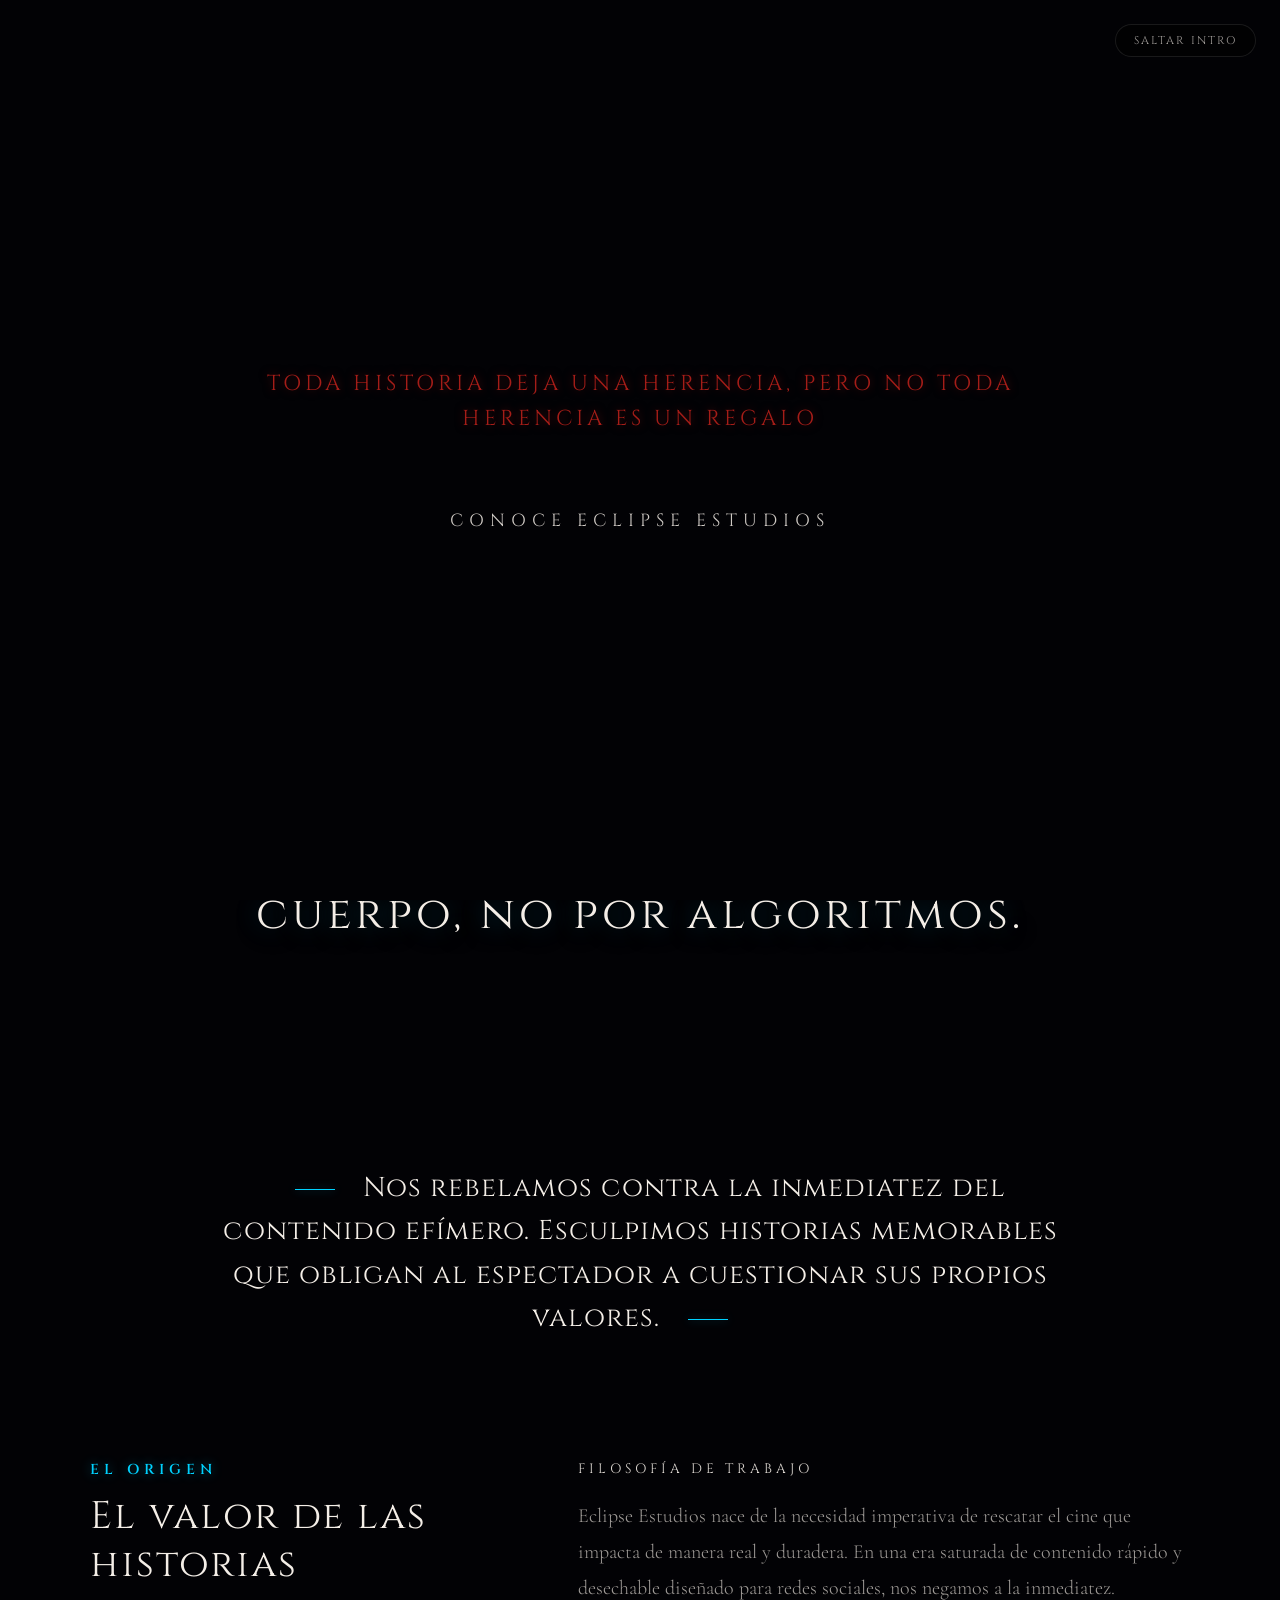
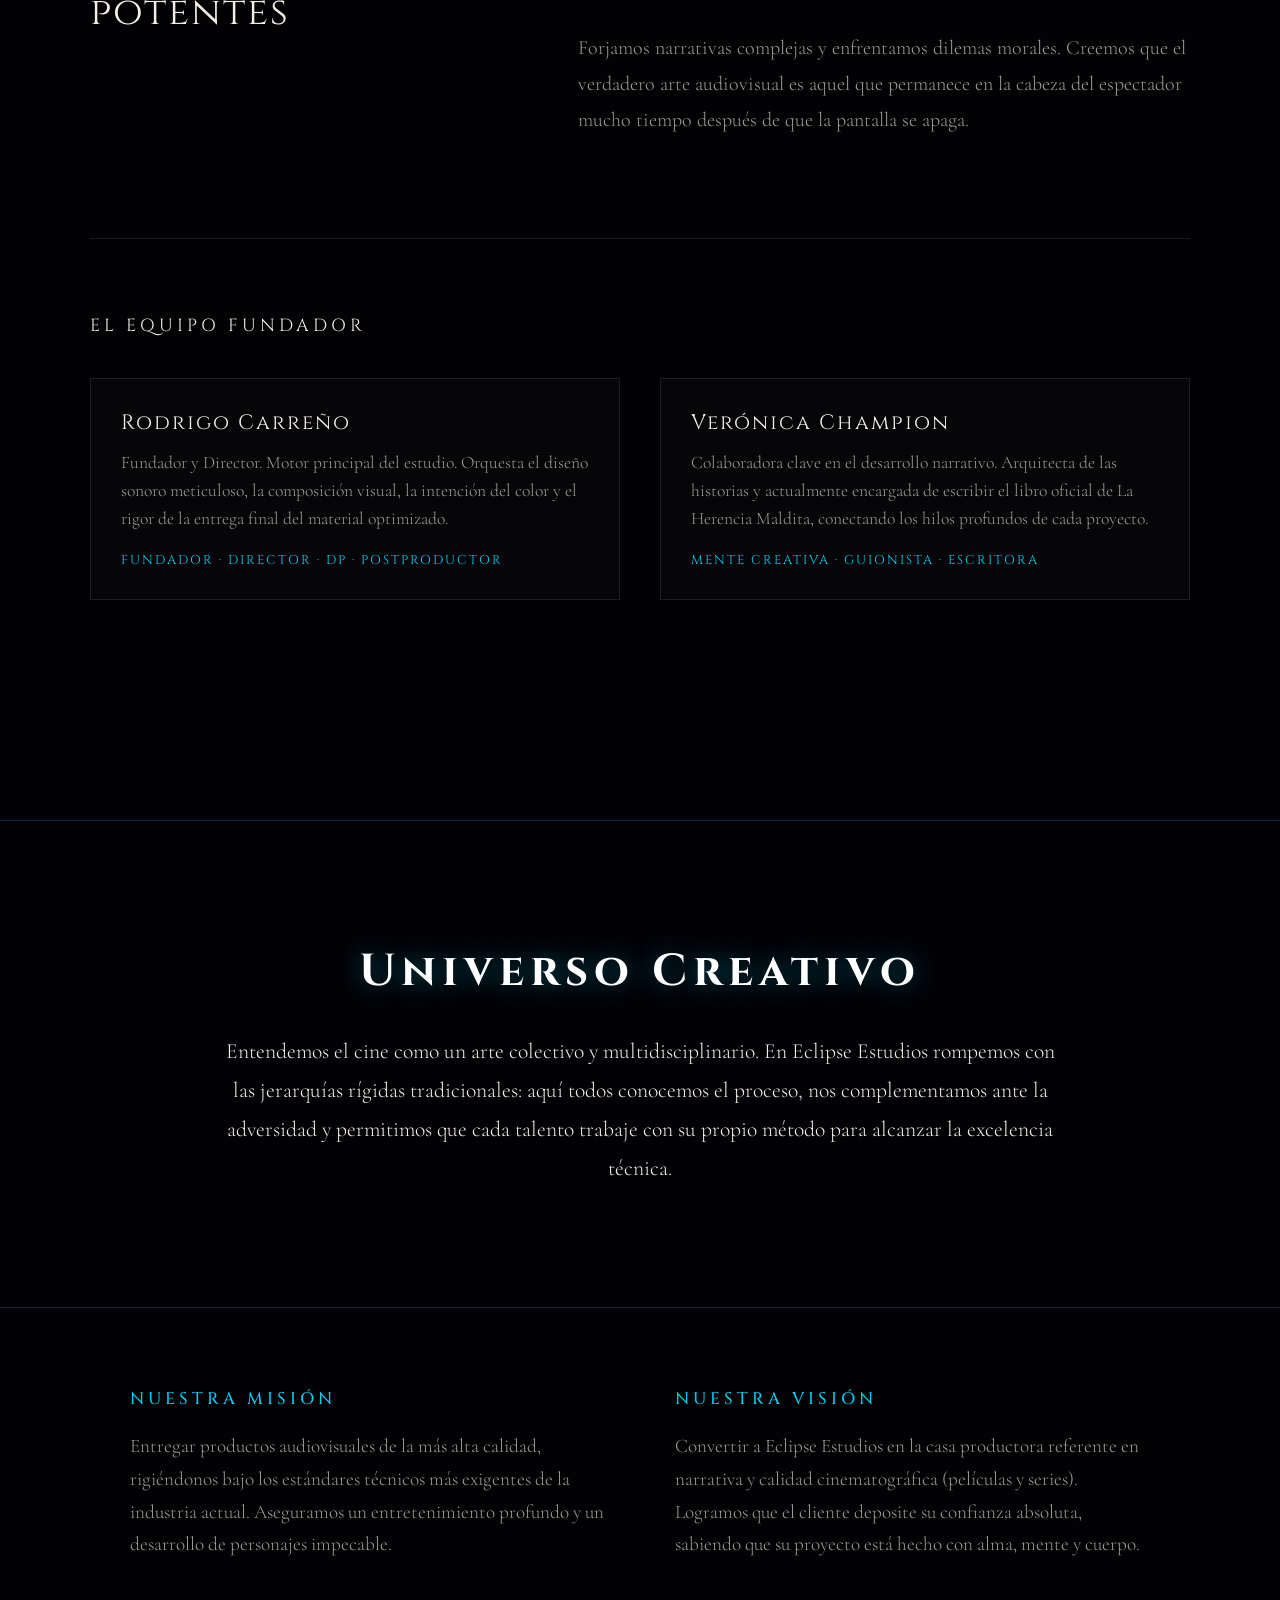
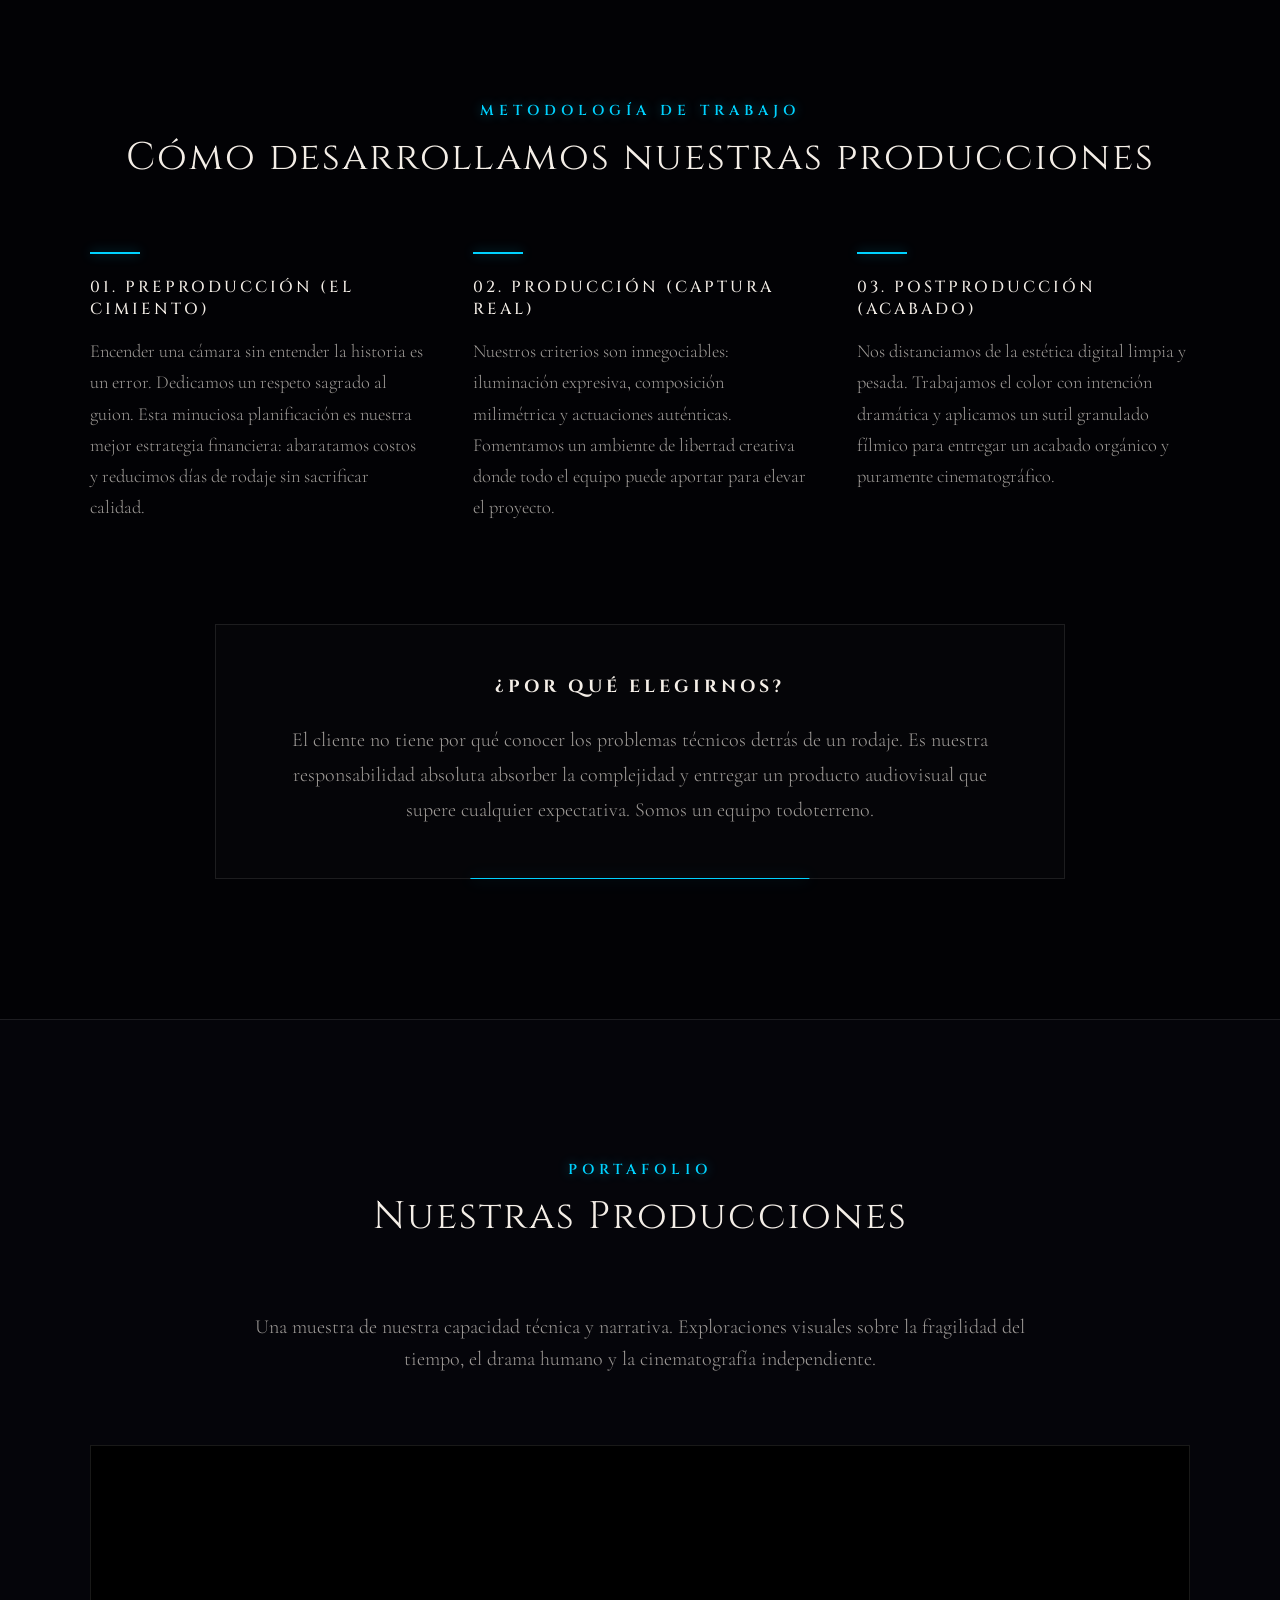
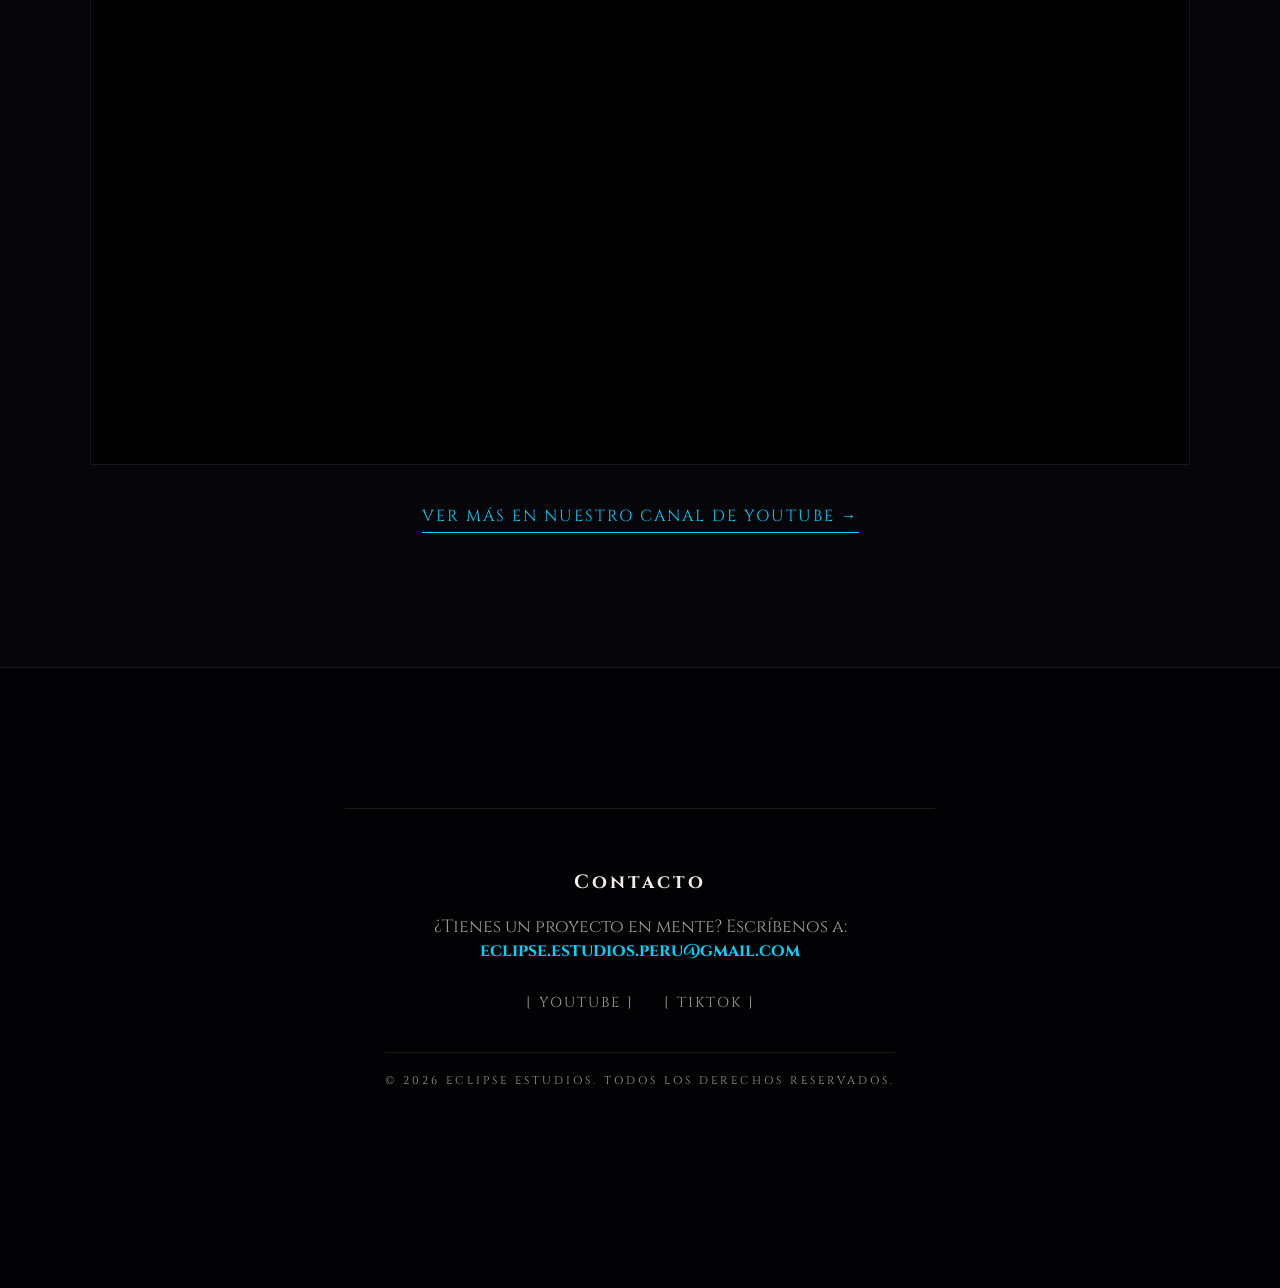
==== commit 8385c1fd: "Update index.html" ====
--- a/index.html
+++ b/index.html
@@ -305,7 +305,7 @@
 		width: 100%;
 		max-width: 1600px; /* Aquí controlas el tamaño. 900px o 1000px queda muy bien */
 		display: block;
-		margin: 40px auto 0 auto; /* El "auto" a los lados la mantiene centrada */
+		margin: 60px auto 0 auto; /* El "auto" a los lados la mantiene centrada */
 		object-fit: contain;
 		/* Efecto de resplandor sutil */
 		filter: drop-shadow(0 0 40px rgba(0, 210, 255, 0.15));
@@ -318,7 +318,7 @@
         z-index: 2;
         text-align: center;
         margin-top: clamp(30px, 5vh, 60px);
-        padding: 0 60px;
+        padding: 0 100px;
       }
       
       .hero-lead {
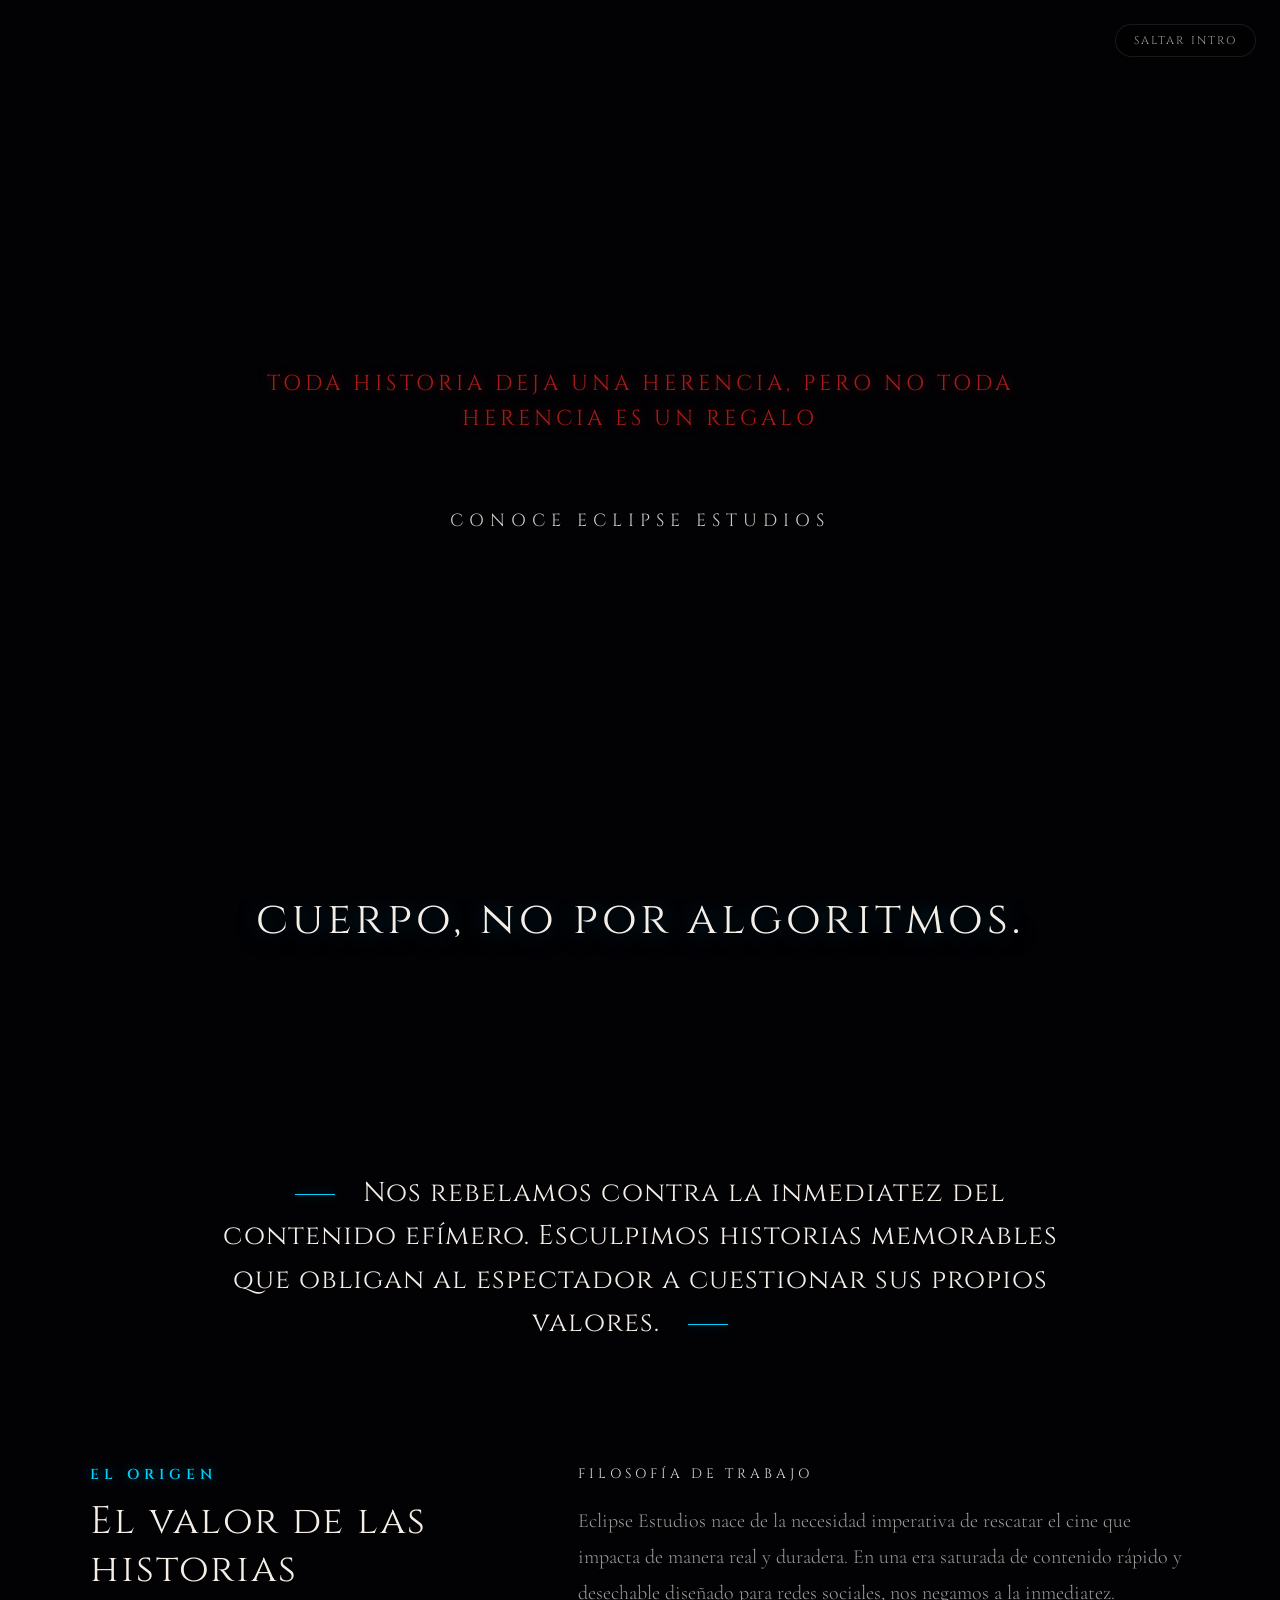
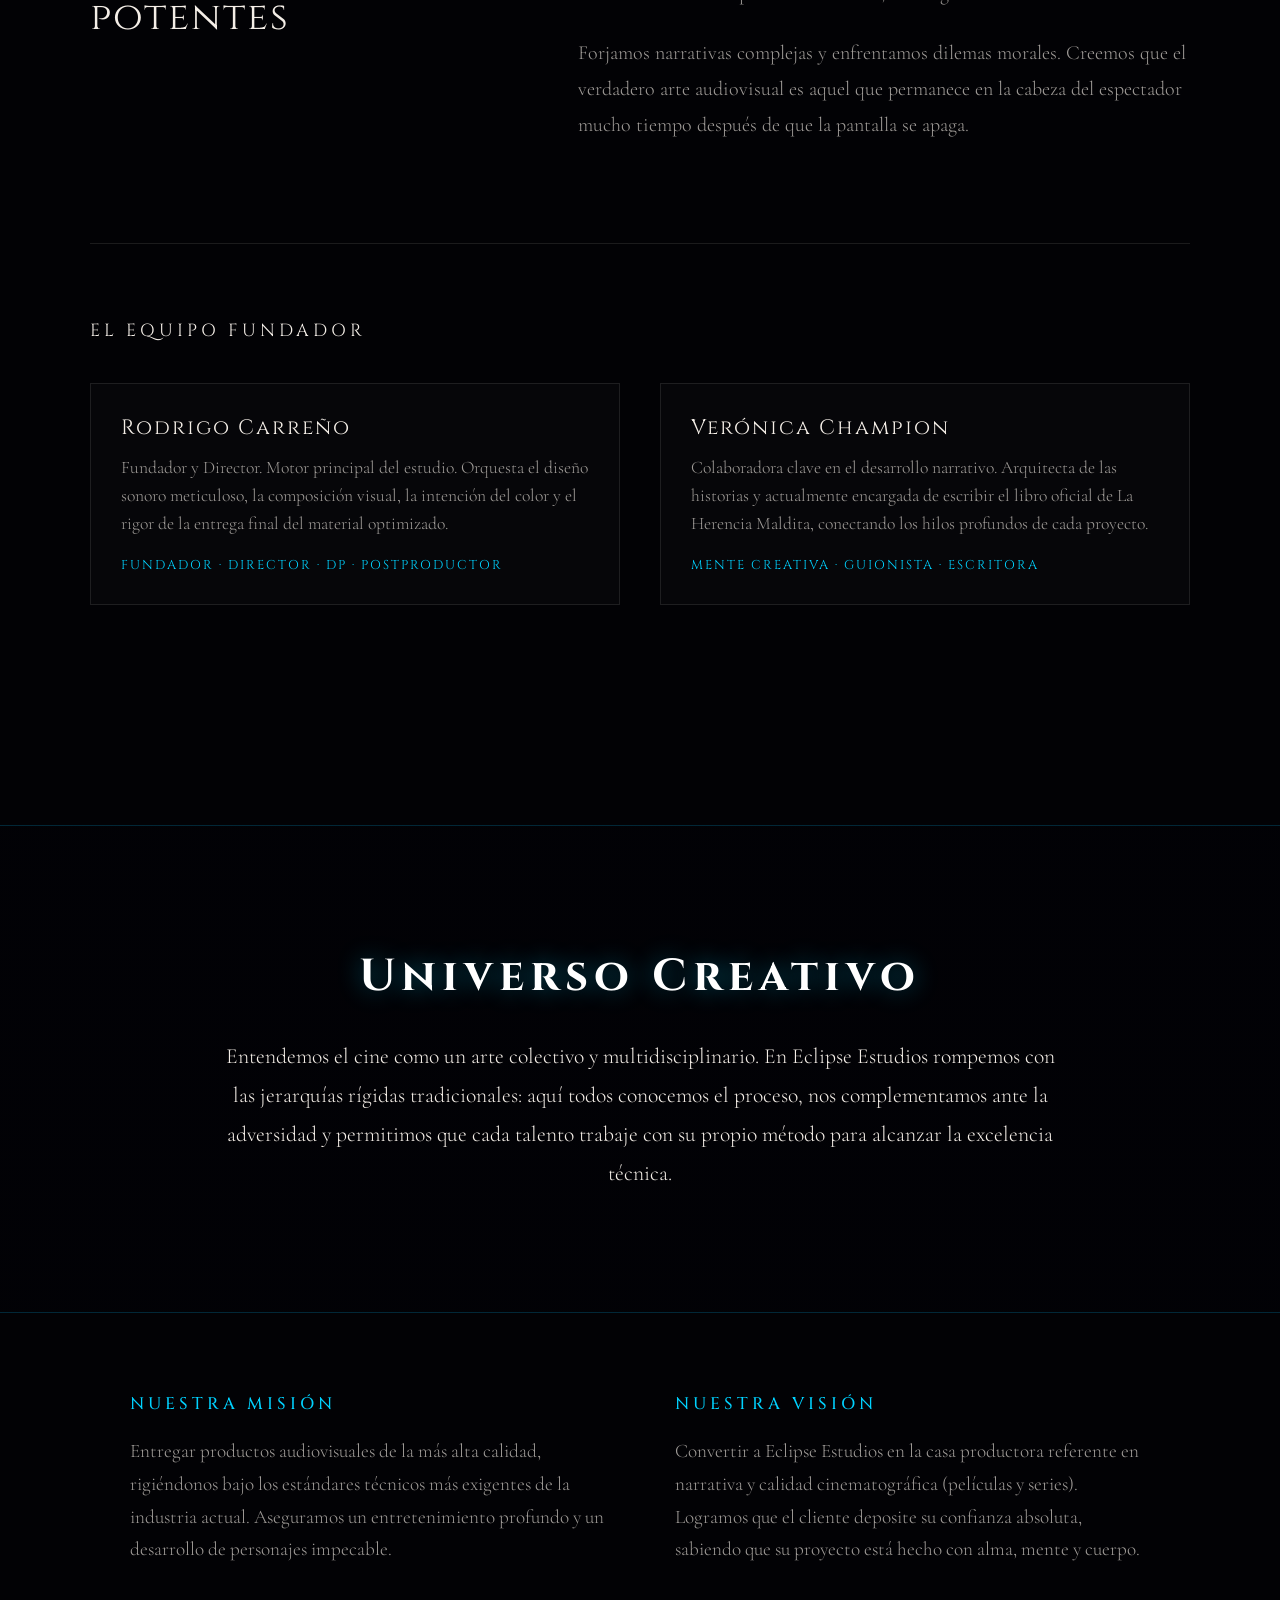
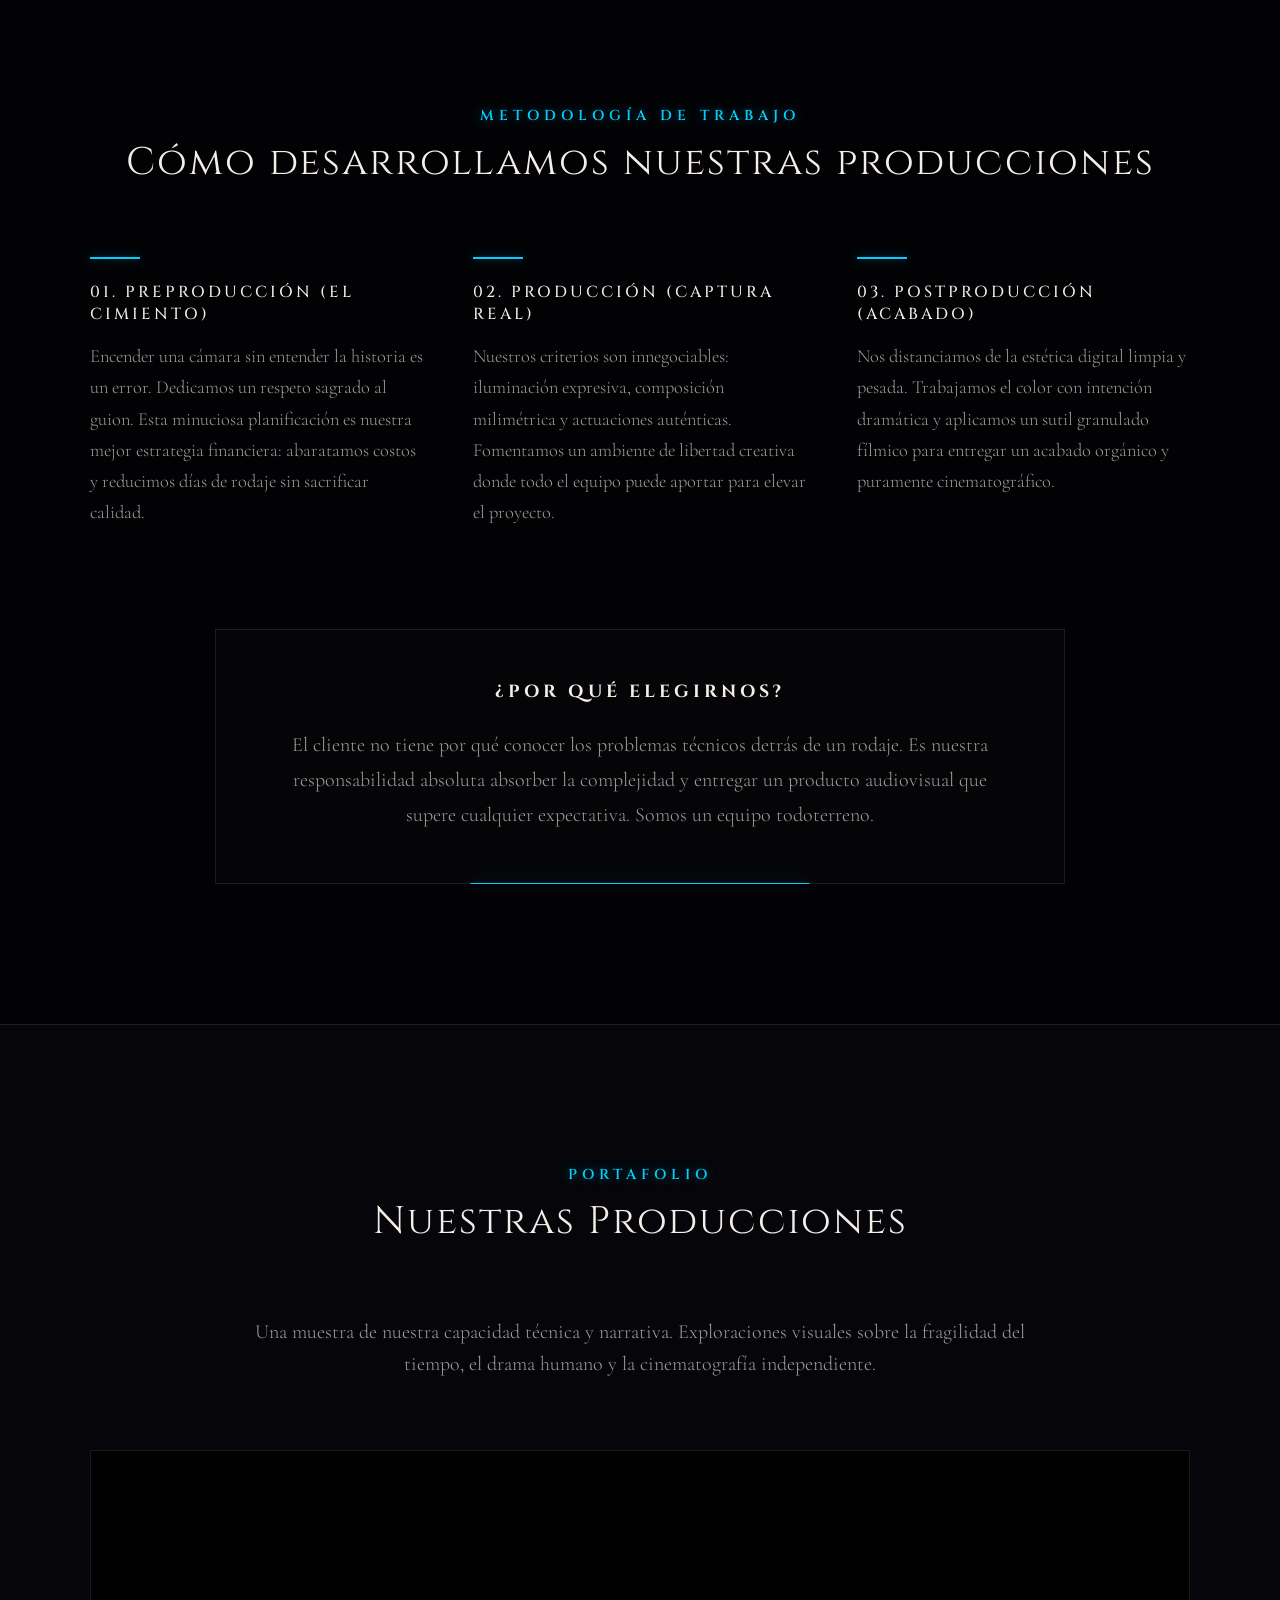
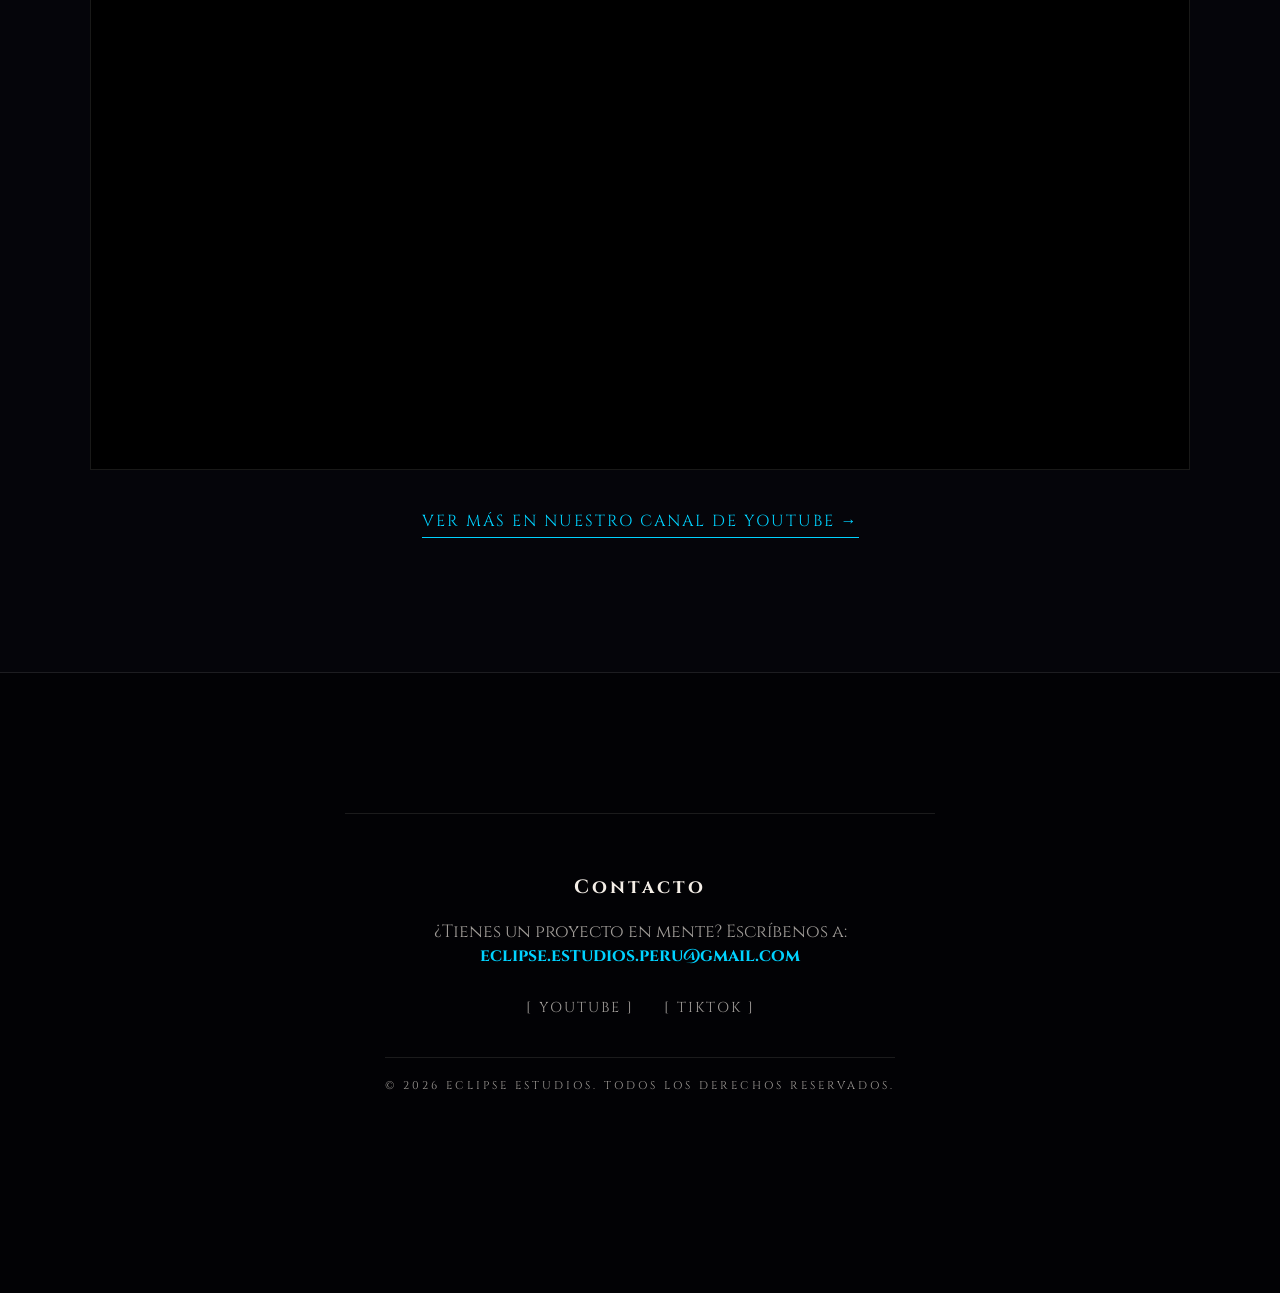
==== commit d9d9bc70: "Update index.html" ====
--- a/index.html
+++ b/index.html
@@ -305,7 +305,7 @@
 		width: 100%;
 		max-width: 1600px; /* Aquí controlas el tamaño. 900px o 1000px queda muy bien */
 		display: block;
-		margin: 60px auto 0 auto; /* El "auto" a los lados la mantiene centrada */
+		margin: 65px auto 0 auto; /* El "auto" a los lados la mantiene centrada */
 		object-fit: contain;
 		/* Efecto de resplandor sutil */
 		filter: drop-shadow(0 0 40px rgba(0, 210, 255, 0.15));
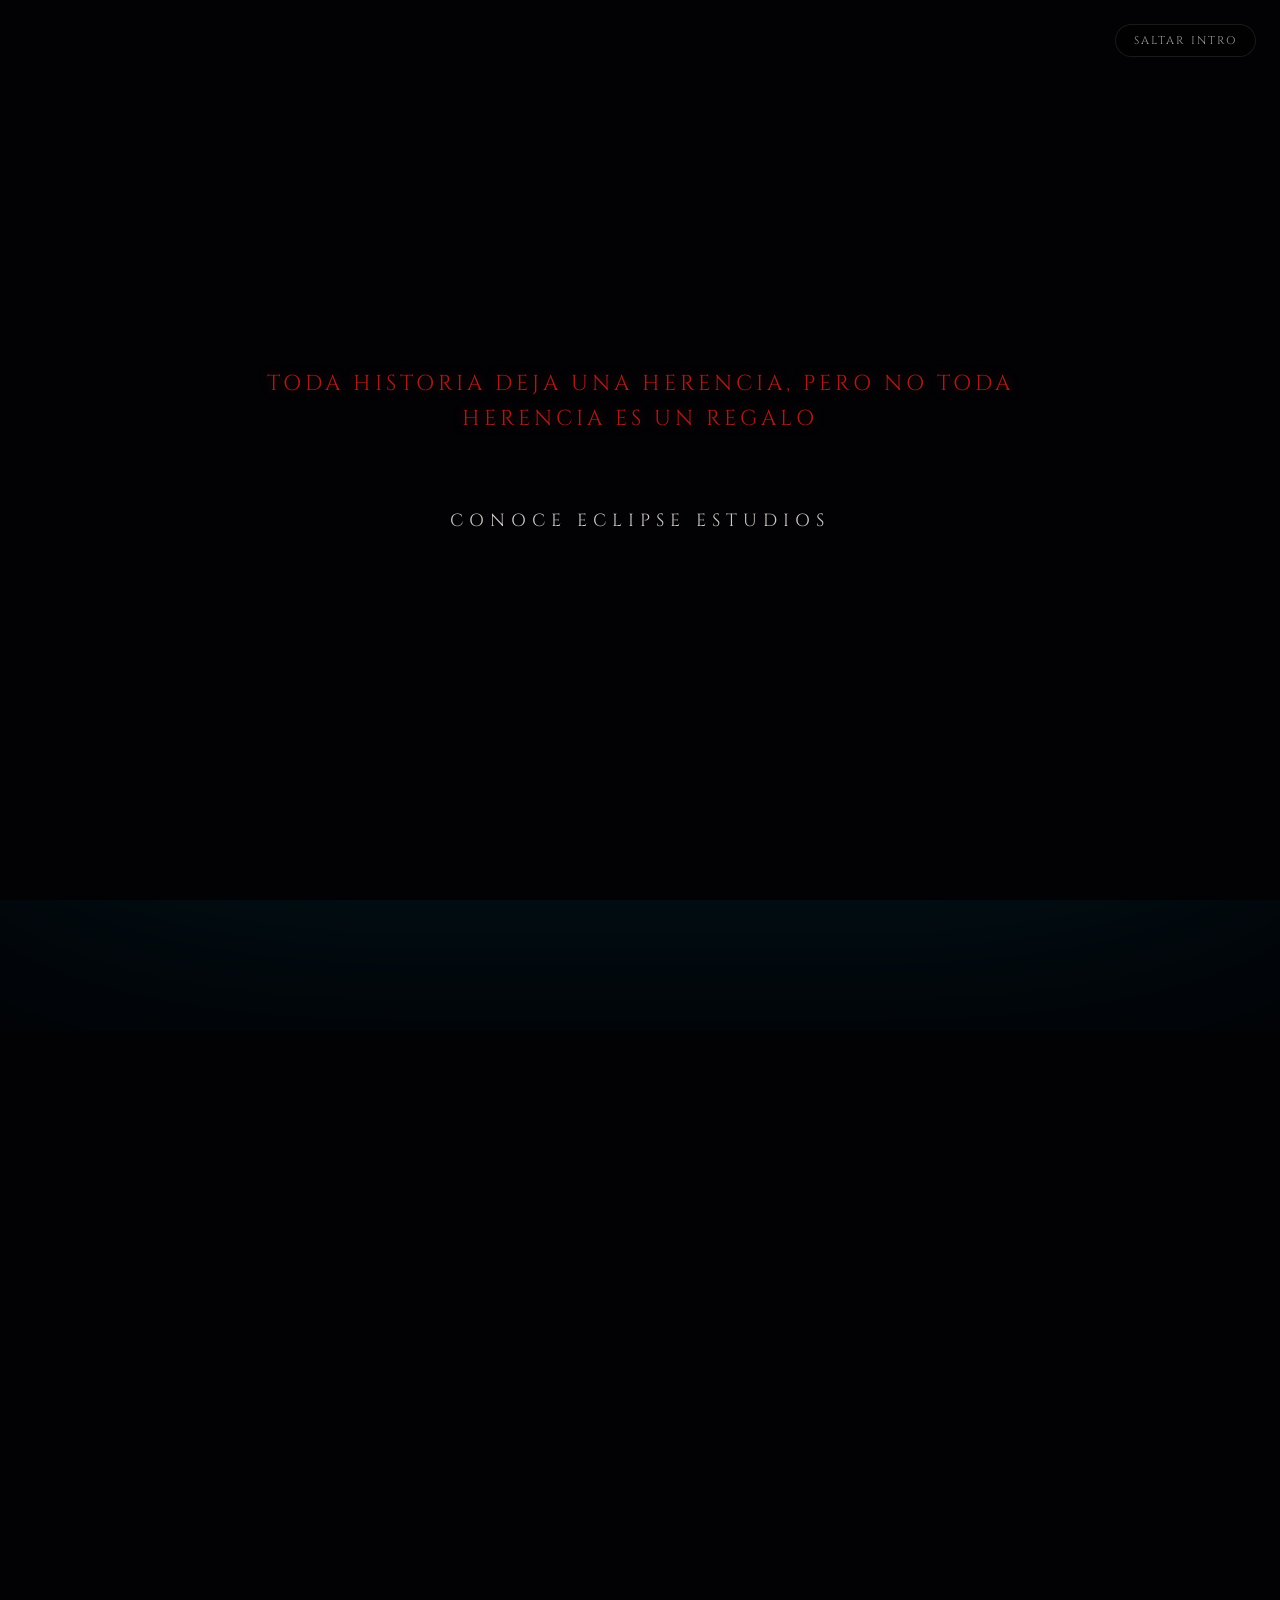
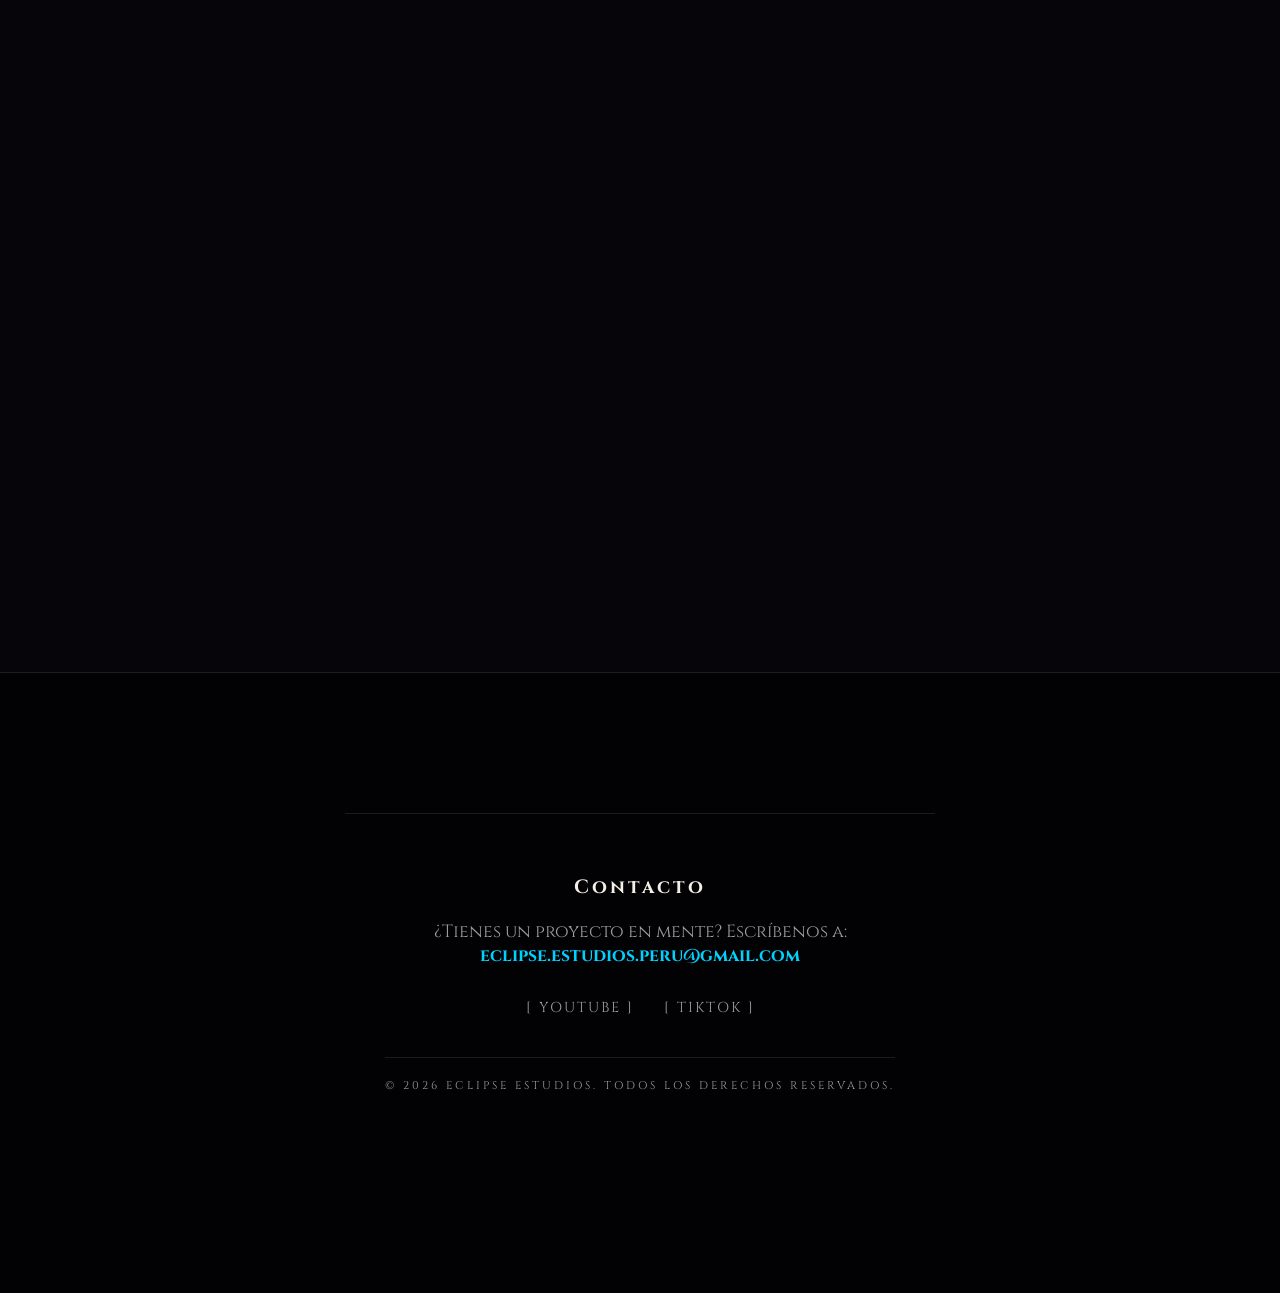
==== commit 82034ada: "Update index.html" ====
--- a/index.html
+++ b/index.html
@@ -308,7 +308,7 @@
 		margin: 65px auto 0 auto; /* El "auto" a los lados la mantiene centrada */
 		object-fit: contain;
 		/* Efecto de resplandor sutil */
-		filter: drop-shadow(0 0 40px rgba(0, 210, 255, 0.15));
+		filter: drop-shadow(0 0 60px rgba(0, 210, 255, 0.35)) drop-shadow(0 0 150px rgba(0, 210, 255, 0.20));
 		position: relative;
 		z-index: 1;
 	  }
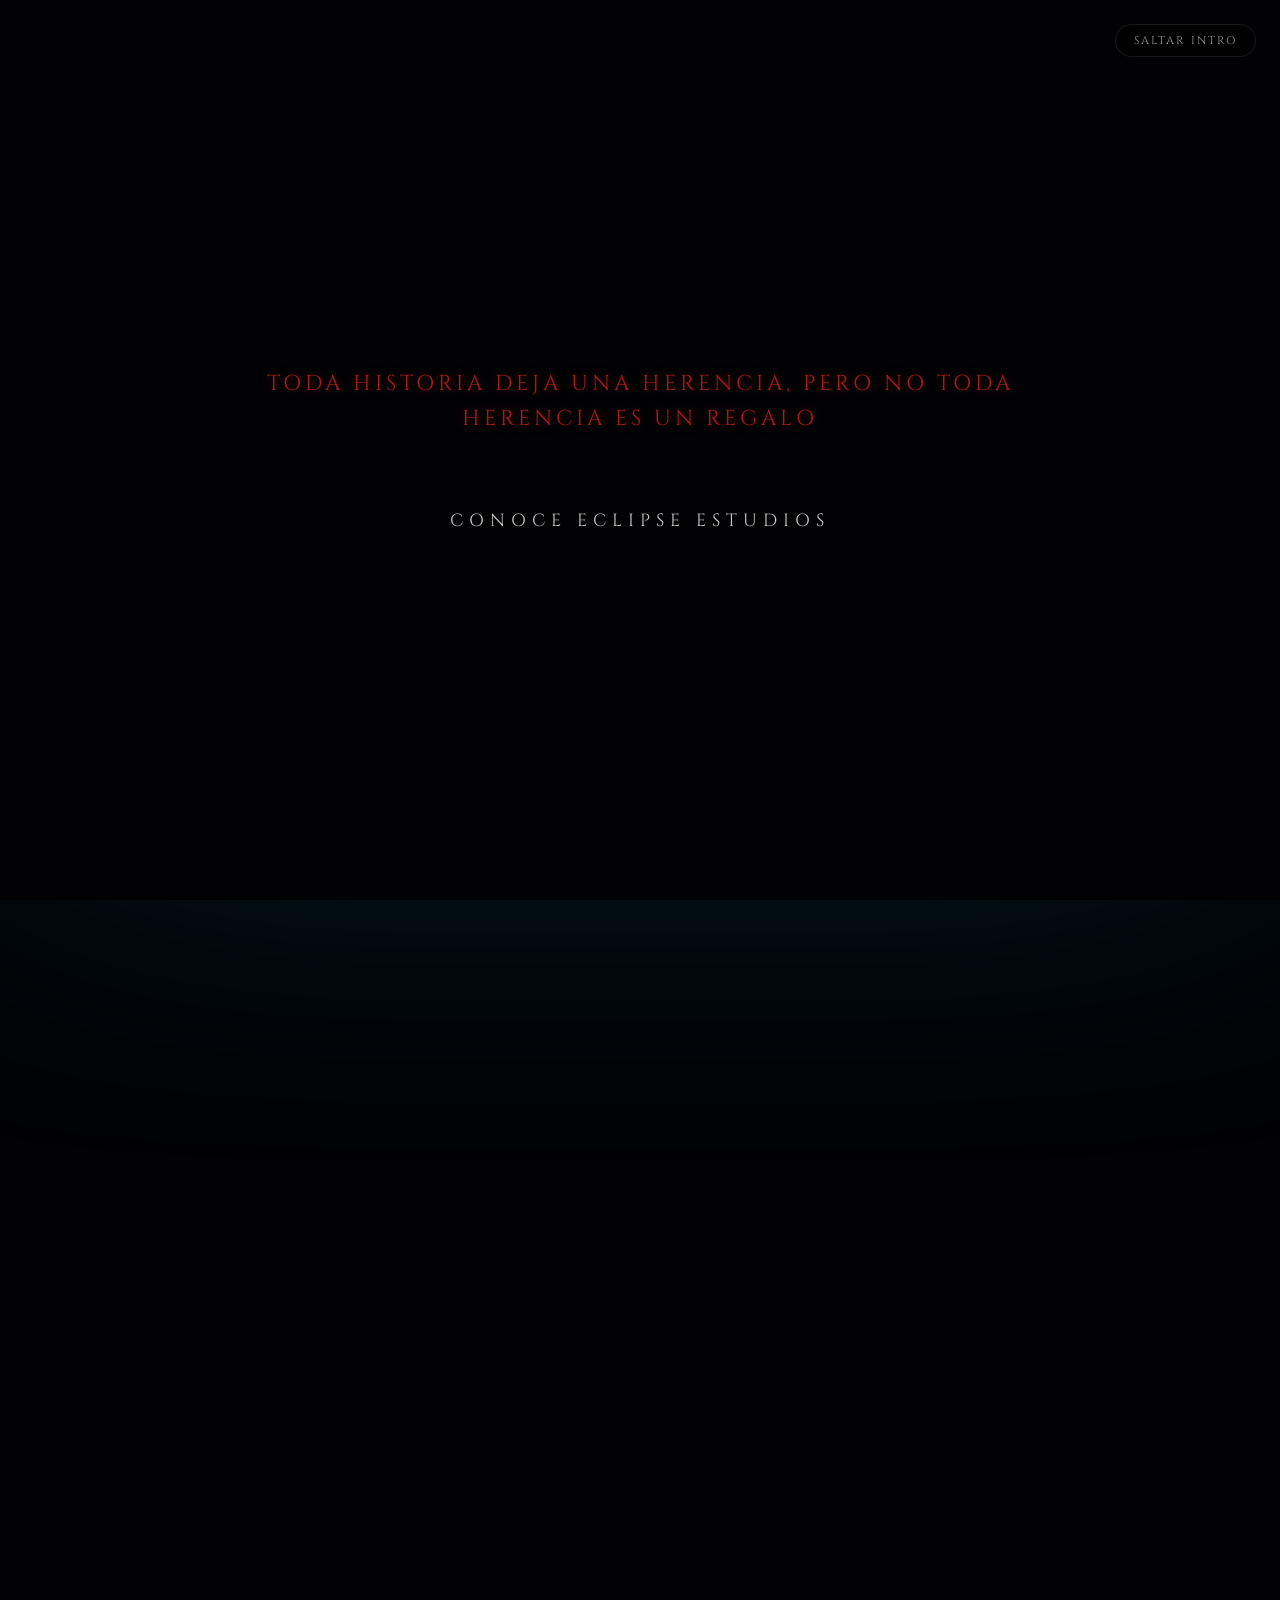
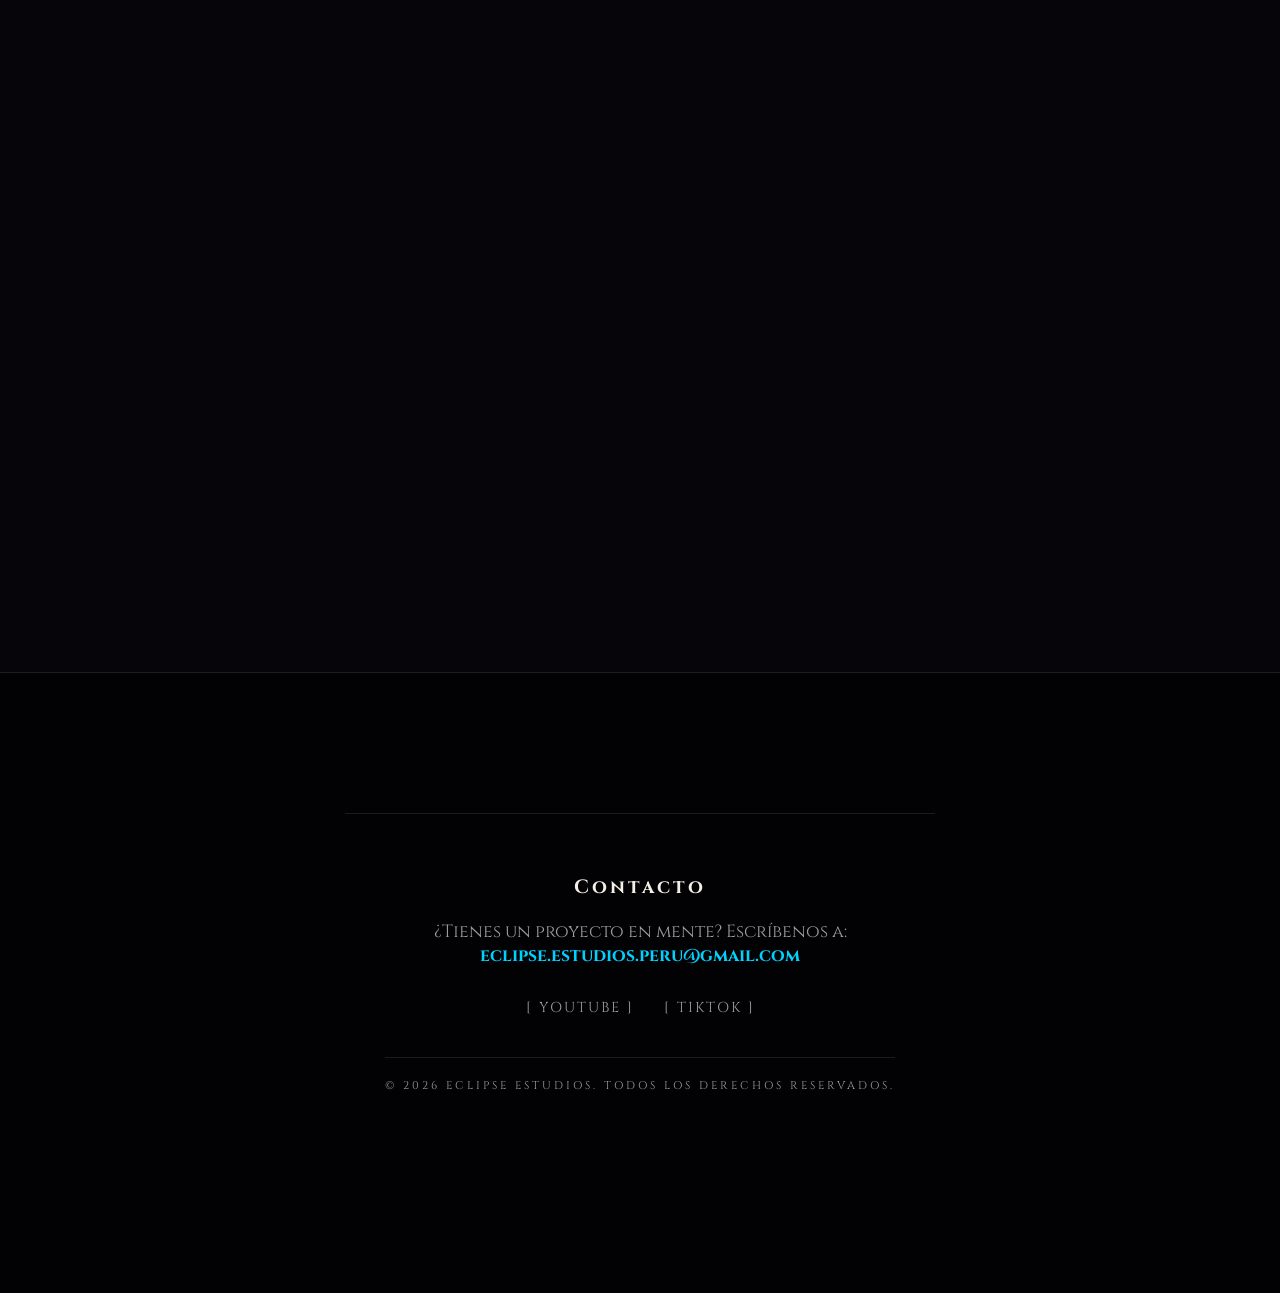
==== commit c198904f: "Update index.html" ====
--- a/index.html
+++ b/index.html
@@ -296,7 +296,6 @@
         flex-direction: column;
         align-items: center;
         padding: 0 0px 80px;
-        overflow: hidden;
         background: var(--black);
       }
       
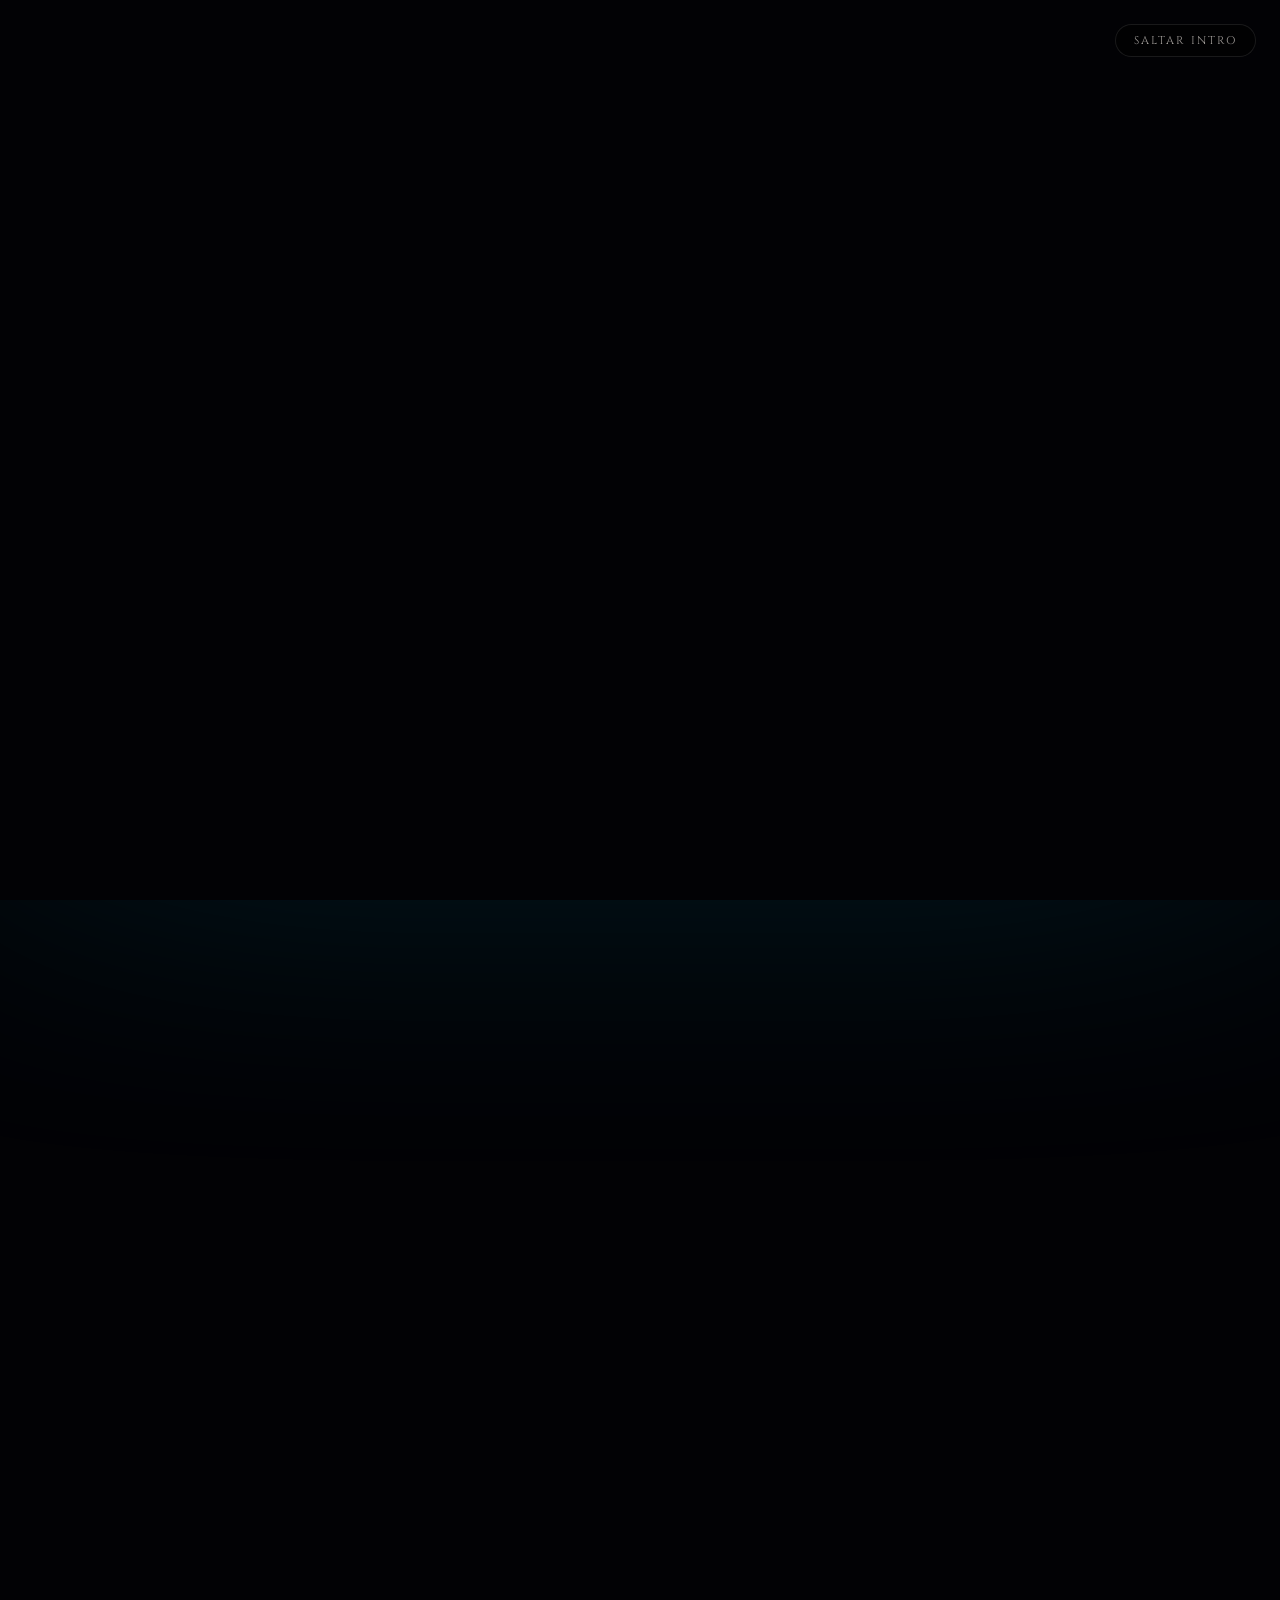
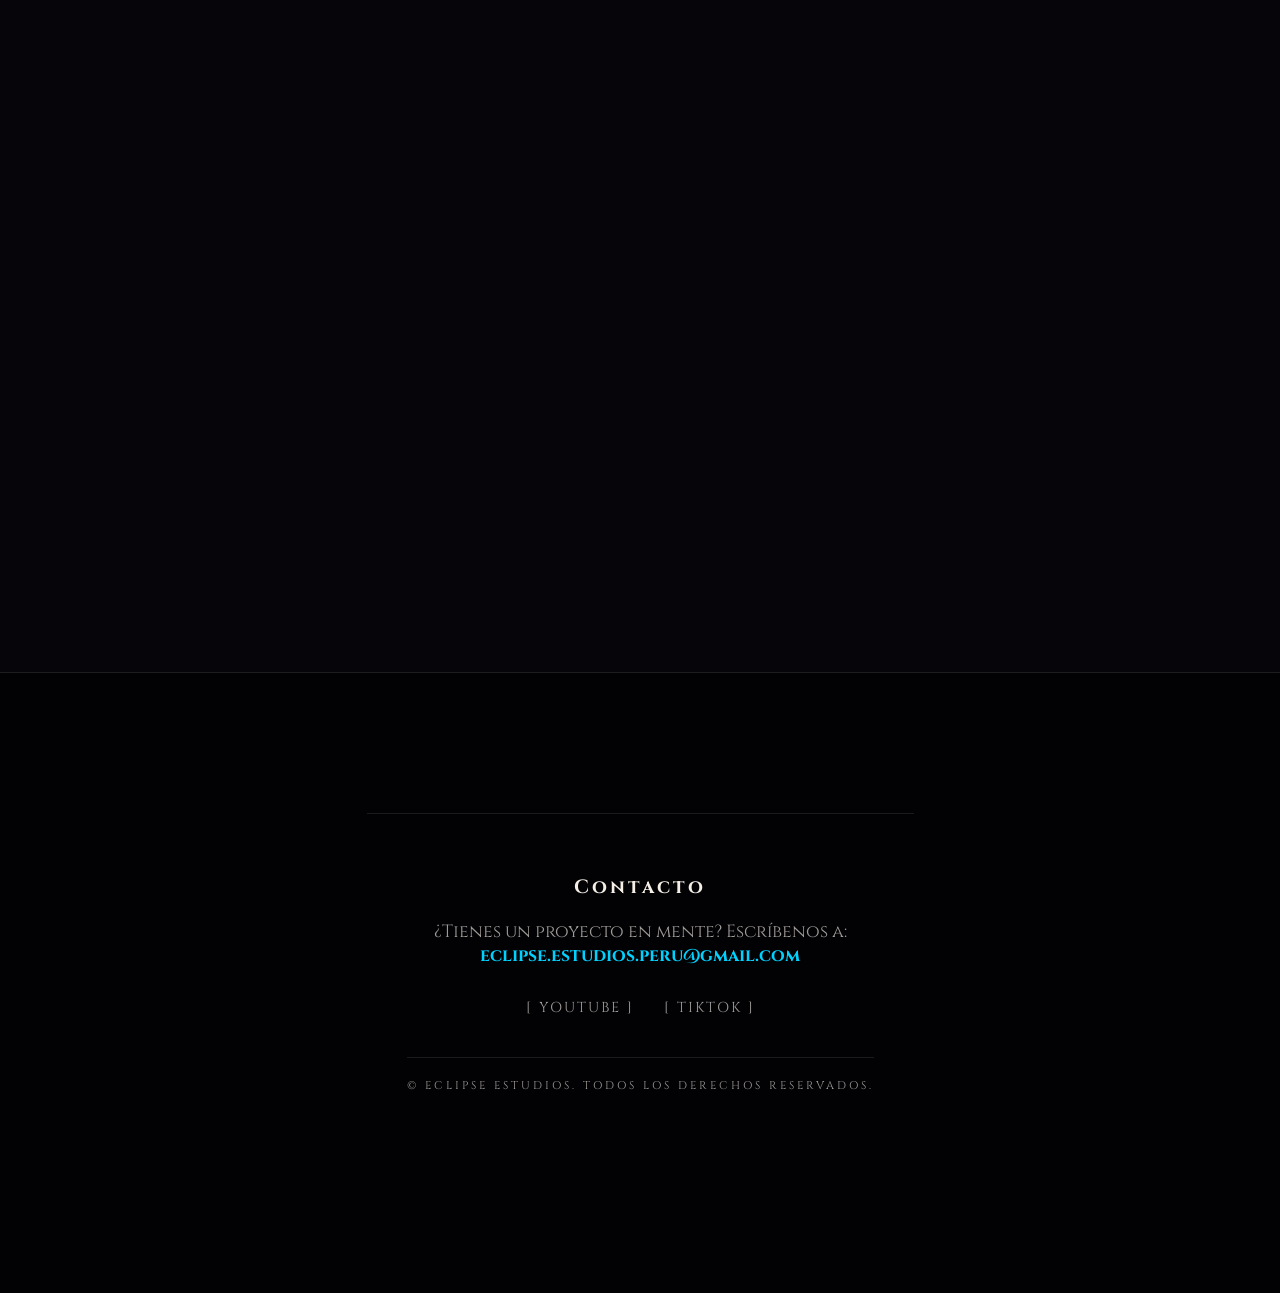
==== commit dacd7587: "Update index.html" ====
--- a/index.html
+++ b/index.html
@@ -250,6 +250,14 @@
         display: flex;
         justify-content: center;
         align-items: center;
+        opacity: 0;
+        transform: translateY(-20px);
+        transition: opacity 1.5s ease, transform 1.5s ease;
+      }
+
+      .site-header.is-visible {
+        opacity: 1;
+        transform: translateY(0);
       }
       
       .main-nav {
@@ -278,11 +286,32 @@
       .main-nav a.nav-herencia {
         color: var(--blood-red);
         font-weight: 500;
+        animation: menacing-glow 5s infinite;
       }
       
       .main-nav a.nav-herencia:hover {
         color: var(--blood-red-bright);
-        text-shadow: 0 0 12px rgba(239, 45, 39, 0.6);
+        text-shadow: 0 0 15px rgba(239, 45, 39, 0.9);
+        animation: none;
+      }
+
+      @keyframes menacing-glow {
+        0%, 100% {
+          color: var(--blood-red);
+          text-shadow: 0 0 8px rgba(239, 45, 39, 0.4);
+        }
+        50% {
+          color: var(--blood-red-bright);
+          text-shadow: 0 0 15px rgba(239, 45, 39, 0.8), 0 0 30px rgba(165, 29, 24, 0.6);
+        }
+        70%, 75% {
+          color: #3a0503;
+          text-shadow: none;
+        }
+        72%, 78% {
+          color: var(--blood-red-bright);
+          text-shadow: 0 0 20px rgba(239, 45, 39, 1);
+        }
       }
       
       /* ==========================================================================
@@ -1239,8 +1268,25 @@
               introPortal.setAttribute("hidden", "")
               introPortal.remove() 
             }, 800)
+                        // NUEVO: Secuencia de aparición tipo cine
+              const heroImage = document.querySelector('.hero-main-image');
+              const siteHeader = document.querySelector('.site-header');
+
+              // 1. Inicia el fundido de la imagen de portada inmediatamente
+              if (heroImage) {
+                heroImage.classList.add('is-visible');
+              }
+
+              // 2. Hace aparecer el menú deslizando desde arriba, 1.2 segundos después
+              if (siteHeader) {
+                window.setTimeout(() => {
+                  siteHeader.classList.add('is-visible');
+                }, 1200);
+              }
+
+            }, 800) // Este 800 es lo que tarda el portal negro en desaparecer
           }
-        
+                
           if (btnHorror) {
             btnHorror.addEventListener("click", () => {
               window.location.href = "herencia.html"
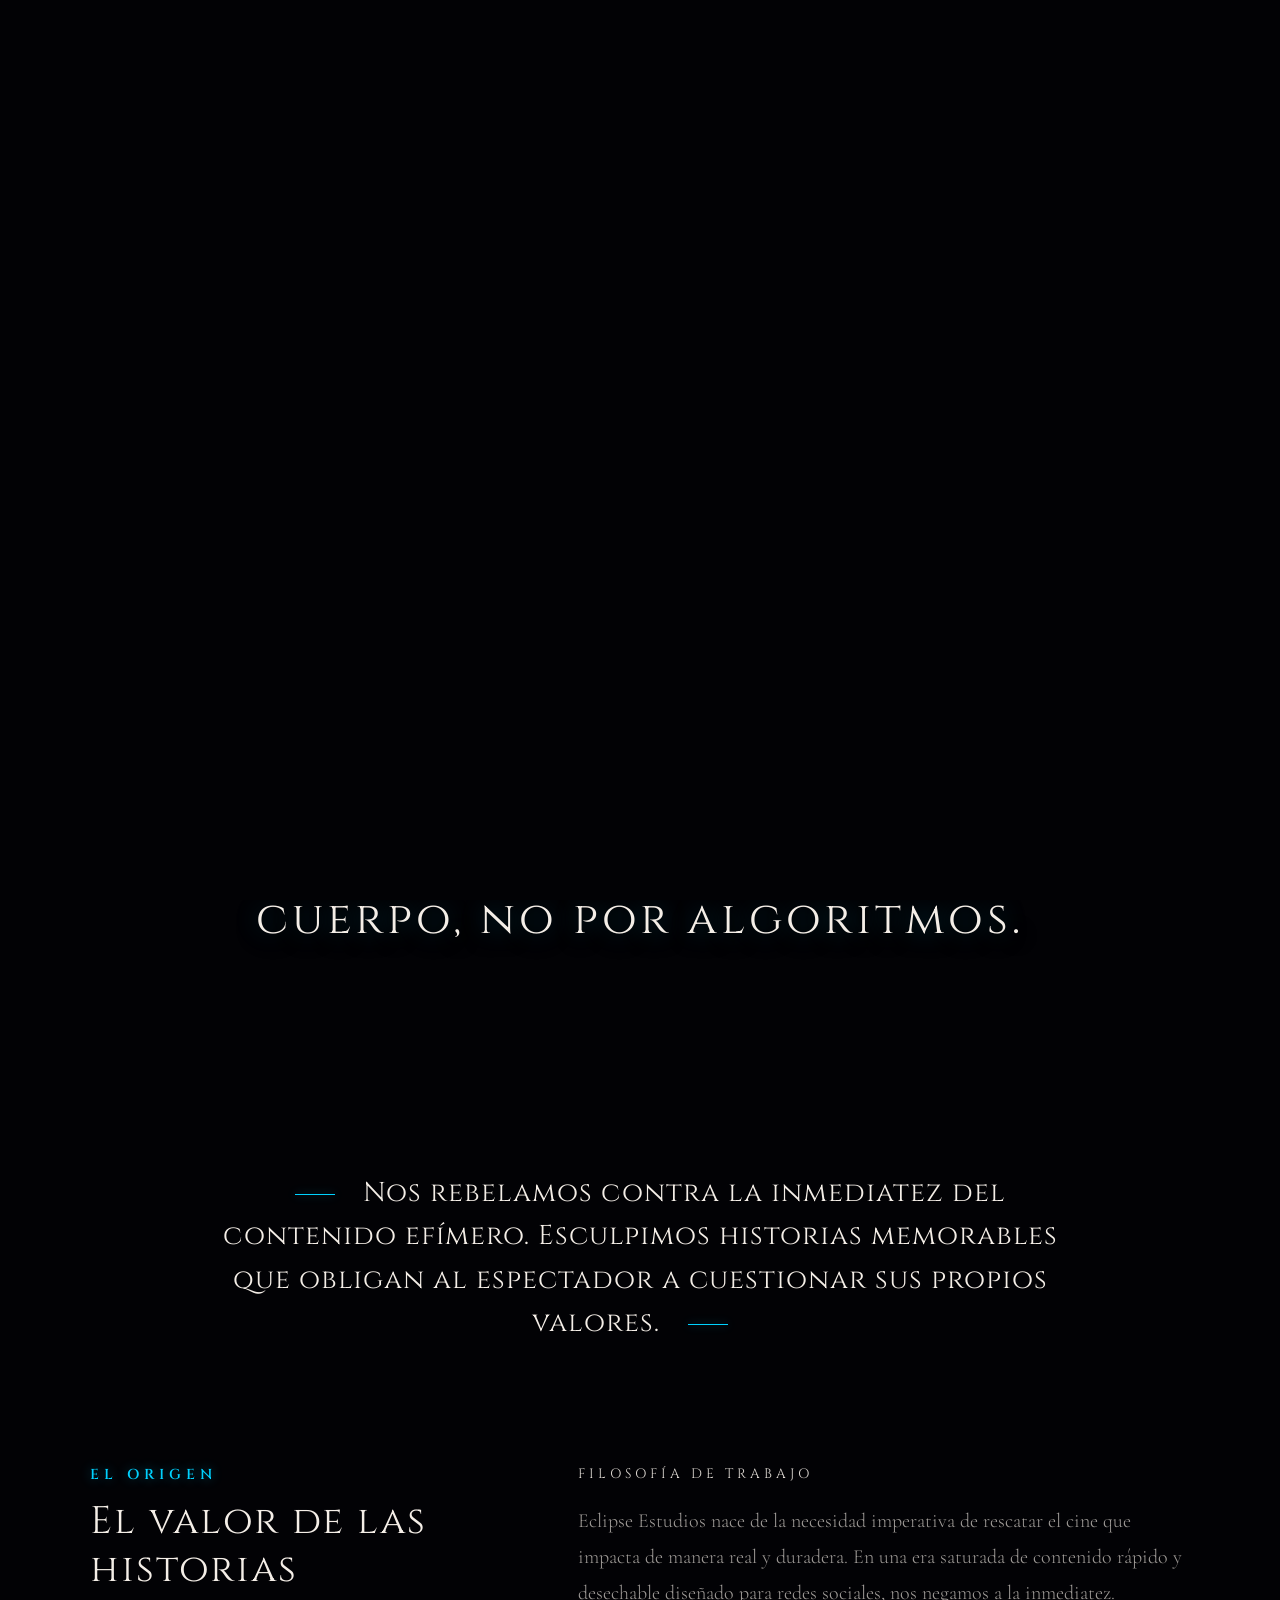
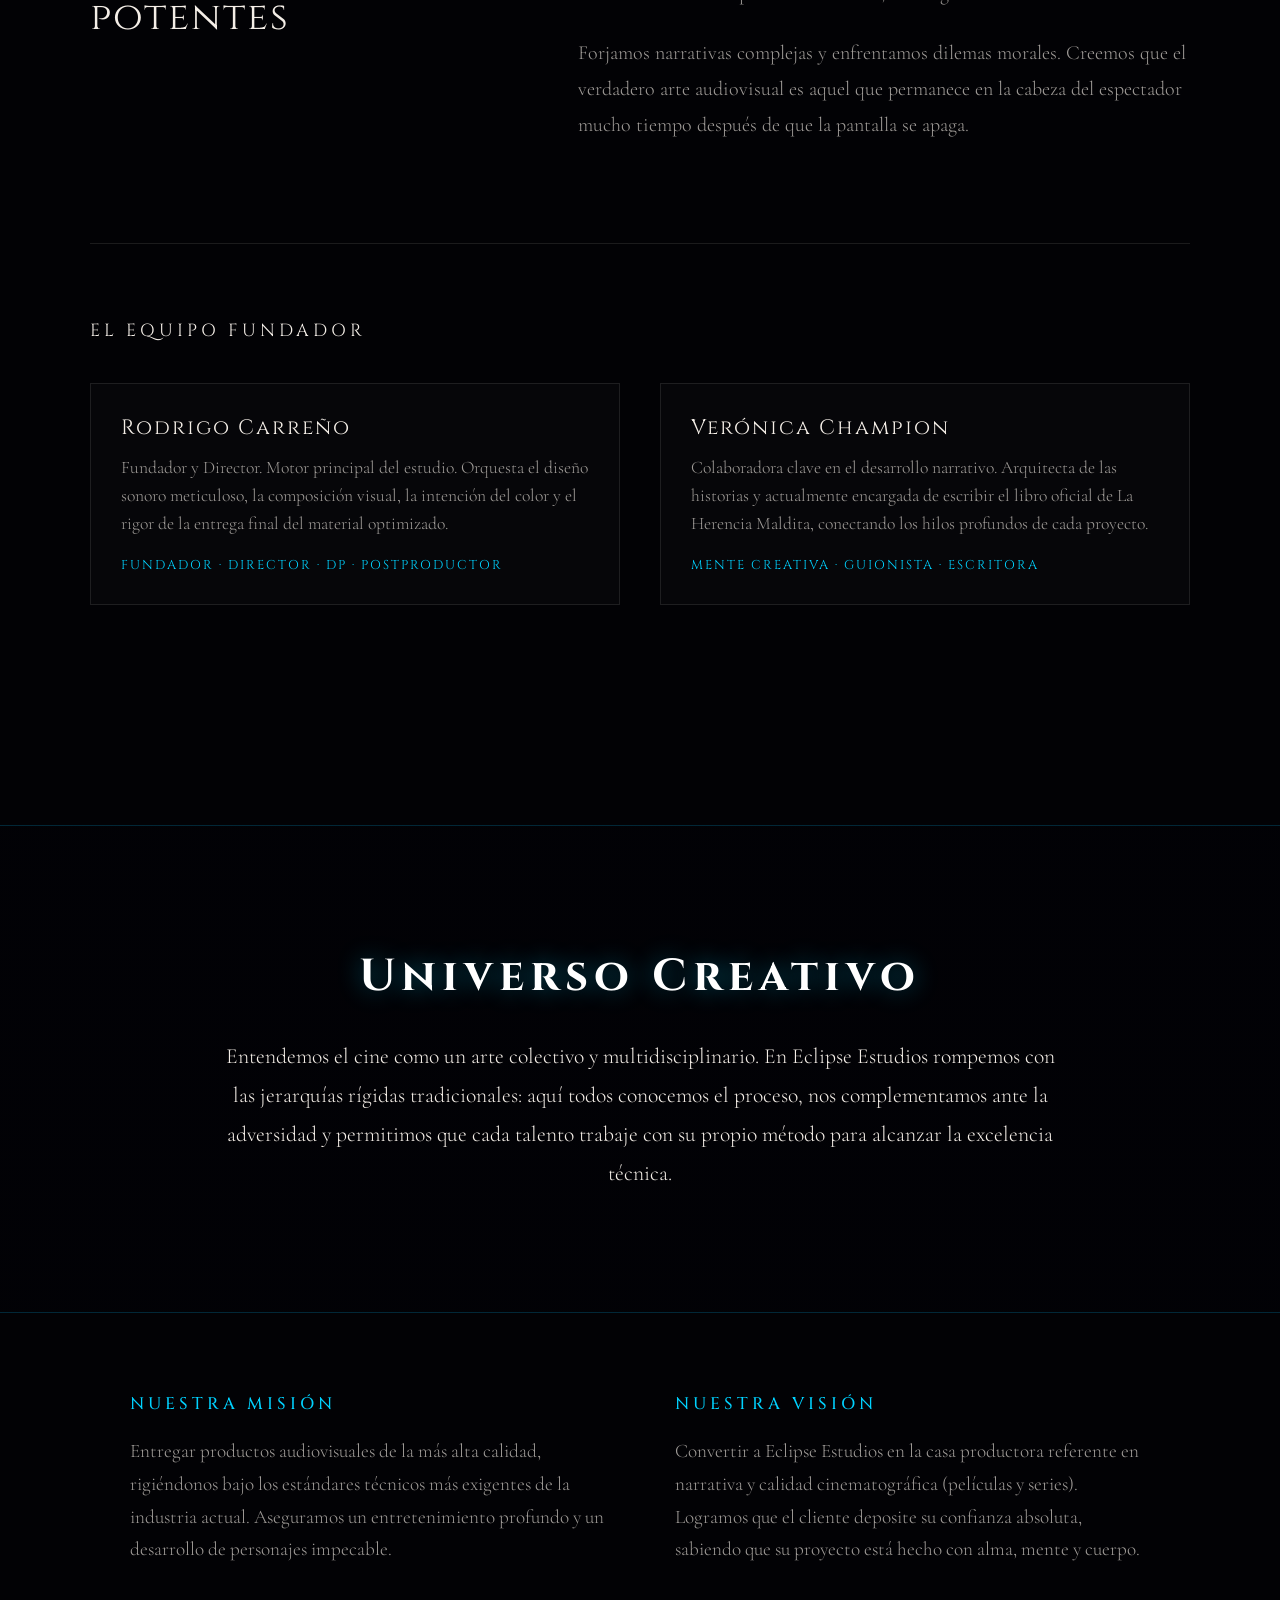
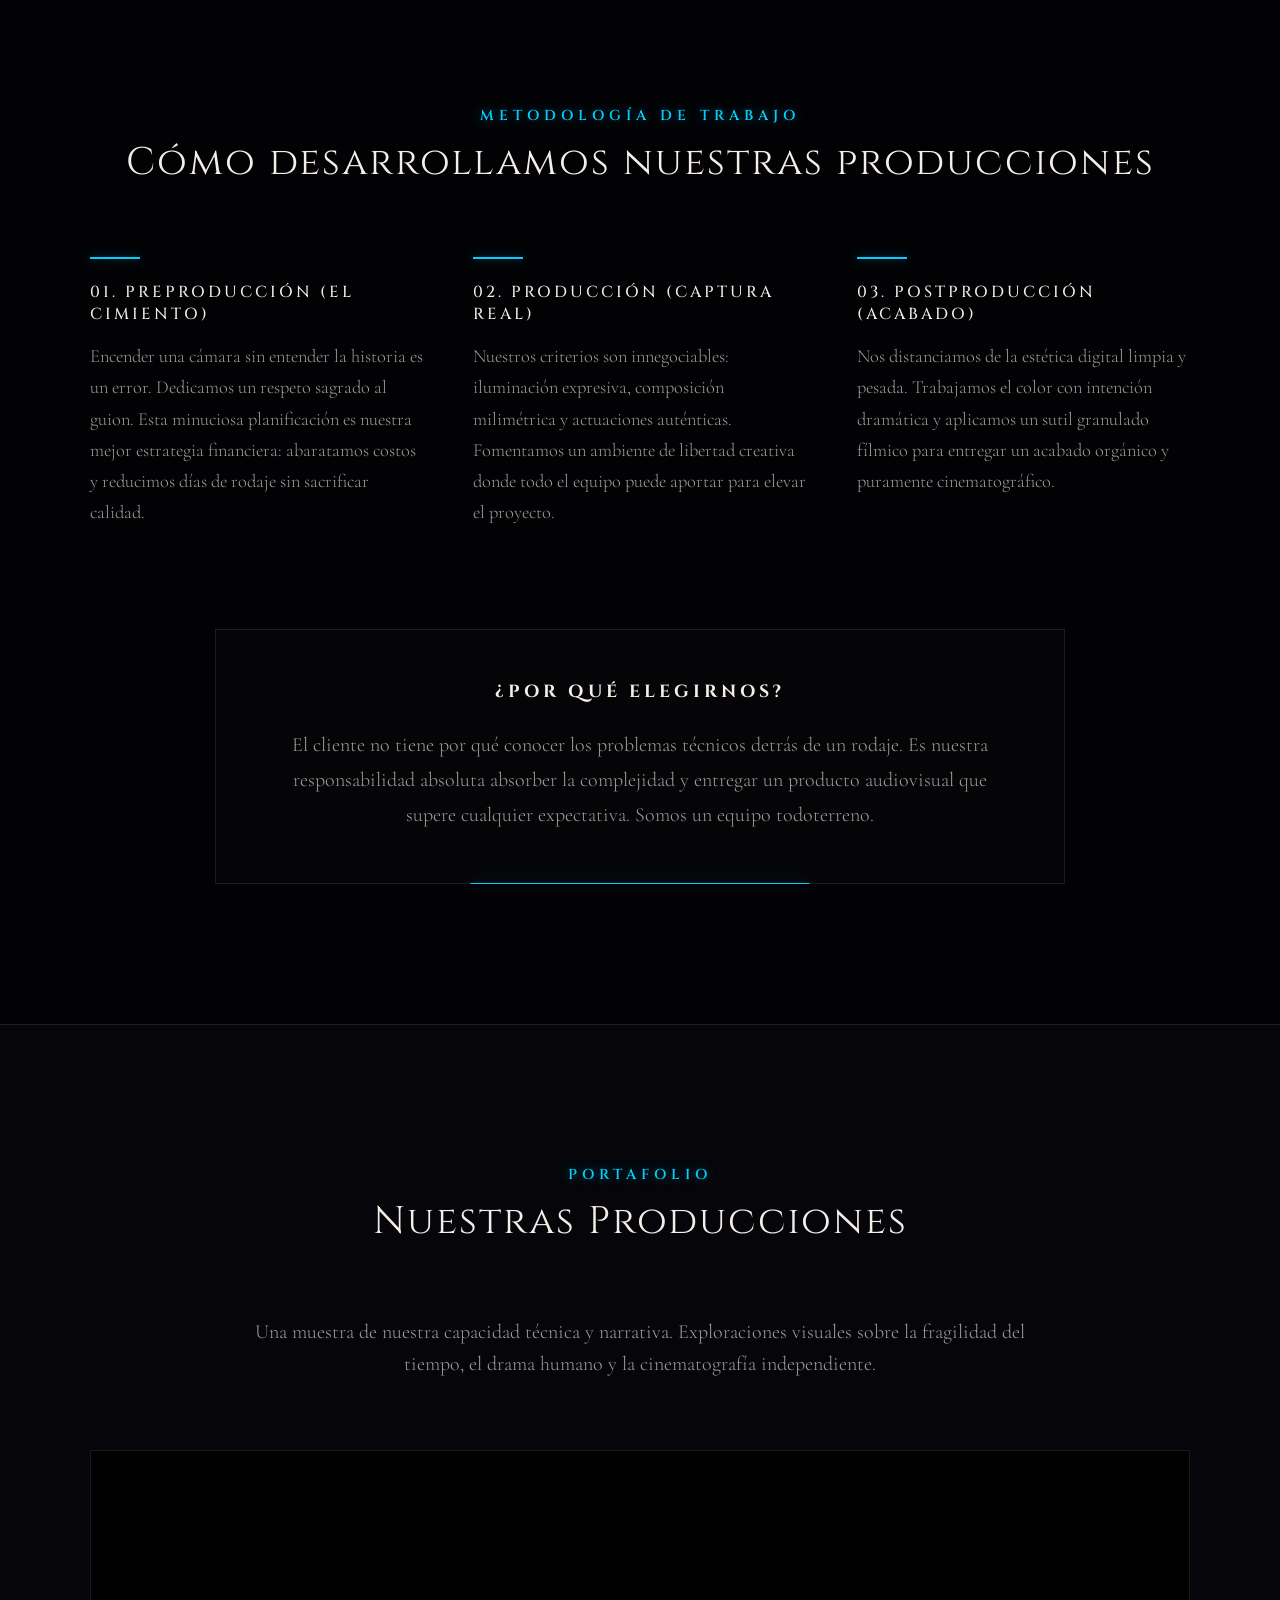
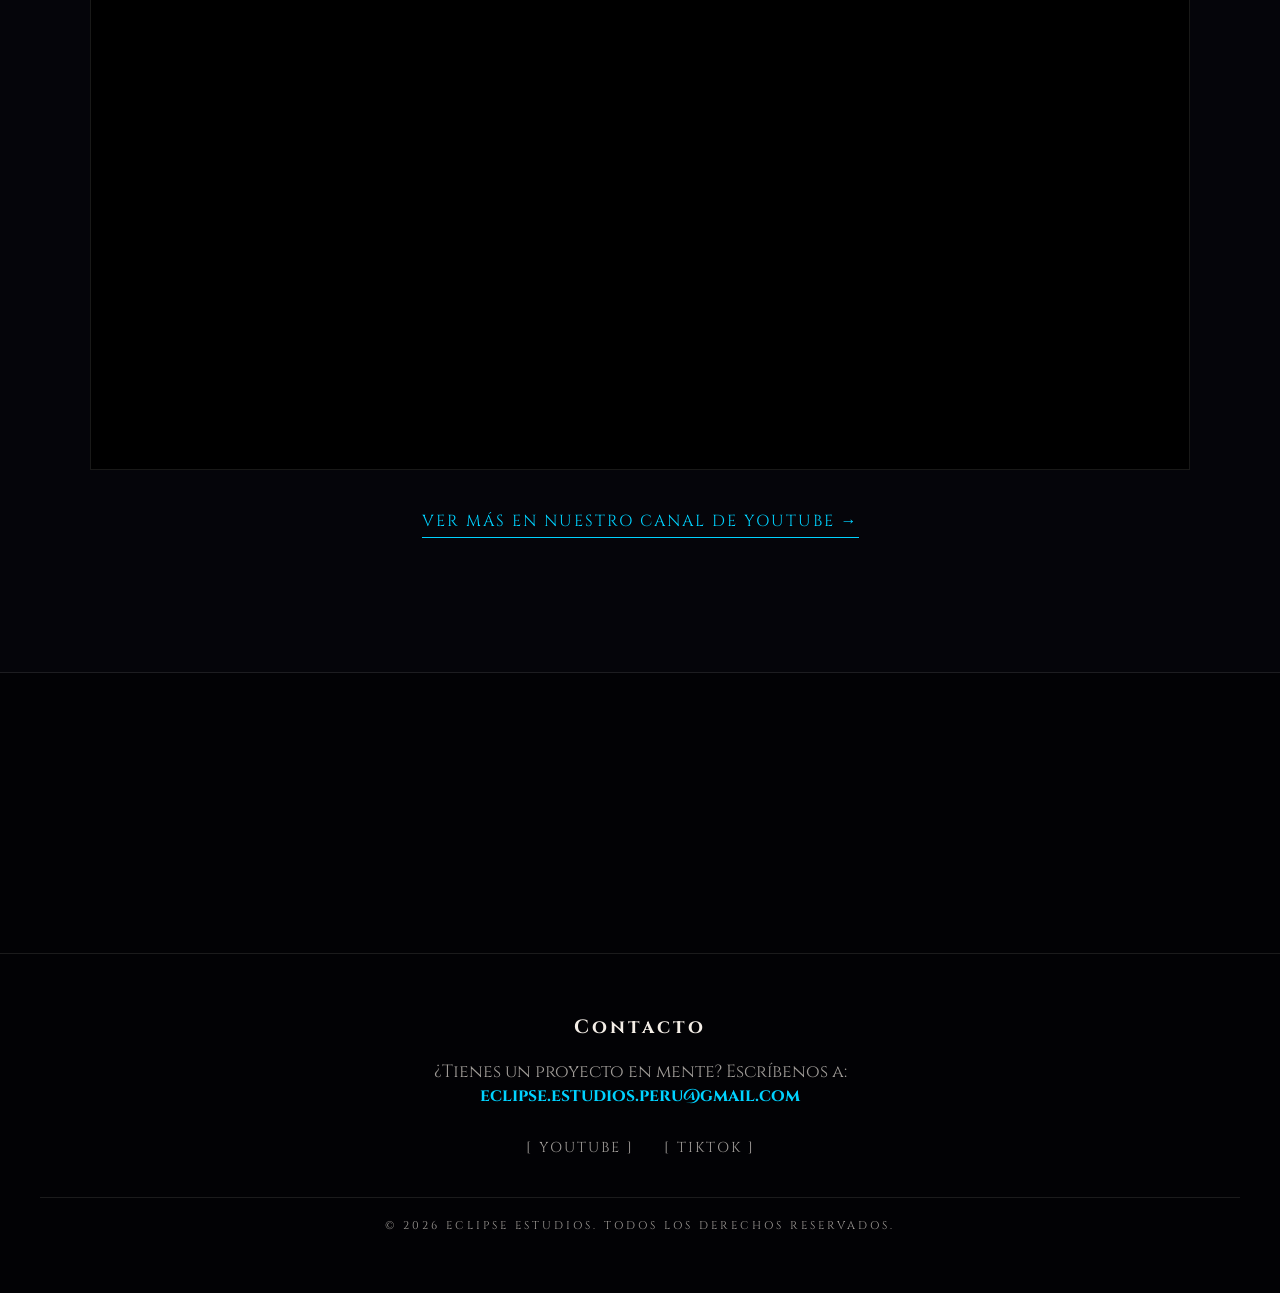
==== commit 454cdf43: "Update index.html" ====
--- a/index.html
+++ b/index.html
@@ -8,6 +8,9 @@
       content="Eclipse Estudios: cine hecho con alma, mente y cuerpo, no por algoritmos."
     />
     <title>Eclipse Estudios | Cine Hecho con el Alma</title>
+
+    <!-- Favicon de Eclipse Estudios -->
+    <link rel="icon" type="image/png" href="favicon.png" />
 
     <!-- Fuentes robustas vía Google Fonts (Cinzel + Cormorant Garamond) -->
     <link rel="preconnect" href="https://fonts.googleapis.com" />
@@ -213,23 +216,23 @@
         border-color: var(--ink);
       }
 
-	/* Aviso de sonido */
-	.intro-portal.needs-sound-gesture::after {
-  	content: "Haga clic para activar la experiencia con sonido";
-  	position: absolute;
-  	bottom: 40px;
-  	font-family: var(--font-display);
-  	font-size: 0.75rem;
-  	letter-spacing: 2px;
-  	color: var(--muted);
-  	z-index: 20;
-  	pointer-events: none;
-  	animation: pulse 2s infinite ease-in-out;
-      }
-
-	@keyframes pulse {
-  	0%, 100% { opacity: 0.4; }
-  	50% { opacity: 1; }
+      /* Aviso de sonido */
+      .intro-portal.needs-sound-gesture::after {
+        content: "Haga clic para activar la experiencia con sonido";
+        position: absolute;
+        bottom: 40px;
+        font-family: var(--font-display);
+        font-size: 0.75rem;
+        letter-spacing: 2px;
+        color: var(--muted);
+        z-index: 20;
+        pointer-events: none;
+        animation: pulse 2s infinite ease-in-out;
+      }
+
+      @keyframes pulse {
+        0%, 100% { opacity: 0.4; }
+        50% { opacity: 1; }
       }
 
       
@@ -251,13 +254,12 @@
         justify-content: center;
         align-items: center;
         opacity: 0;
-        transform: translateY(-20px);
-        transition: opacity 1.5s ease, transform 1.5s ease;
+        /* TRANSICIÓN: Ahora el menú aparece en exactamente 1.25 segundos */
+        transition: opacity 1.25s ease;
       }
 
       .site-header.is-visible {
         opacity: 1;
-        transform: translateY(0);
       }
       
       .main-nav {
@@ -326,27 +328,47 @@
         align-items: center;
         padding: 0 0px 80px;
         background: var(--black);
-      }
-      
-		/* Portada con etiqueta <img> */
-	.hero-main-image {
-		width: 100%;
-		max-width: 1600px; /* Aquí controlas el tamaño. 900px o 1000px queda muy bien */
-		display: block;
-		margin: 65px auto 0 auto; /* El "auto" a los lados la mantiene centrada */
-		object-fit: contain;
-		/* Efecto de resplandor sutil */
-		filter: drop-shadow(0 0 60px rgba(0, 210, 255, 0.35)) drop-shadow(0 0 150px rgba(0, 210, 255, 0.20));
-		position: relative;
-		z-index: 1;
-	  }
+        overflow: hidden; 
+      }
+      
+      .home-hero::after {
+        content: '';
+        position: absolute;
+        bottom: 0;
+        left: 0;
+        width: 100%;
+        /* ALTURA REDUCIDA: Para dejar que la luz baje un poco más */
+        height: 250px; 
+        background: linear-gradient(to bottom, transparent 0%, rgba(2,2,5,0.4) 30%, var(--black) 95%, var(--black) 100%);
+        pointer-events: none;
+        z-index: 1;
+      }
+
+      /* Portada con etiqueta <img> */
+      .hero-main-image {
+        width: 100%;
+        max-width: 1600px;
+        display: block;
+        margin: 65px auto 0 auto;
+        object-fit: contain;
+        filter: drop-shadow(0 0 80px rgba(0, 210, 255, 0.45)) drop-shadow(0 0 180px rgba(0, 210, 255, 0.30));
+        position: relative;
+        z-index: 1;
+        opacity: 0;
+        /* TRANSICIÓN AUMENTADA: Ahora el fundido dura 4.5 segundos */
+        transition: opacity 4.5s cubic-bezier(0.25, 1, 0.5, 1); 
+      }
+
+      .hero-main-image.is-visible {
+        opacity: 1;
+      }
       
       .hero-footer {
         position: relative;
         z-index: 2;
         text-align: center;
         margin-top: clamp(30px, 5vh, 60px);
-        padding: 0 100px;
+        padding: 0 100px; /* Será reescrito en móviles */
       }
       
       .hero-lead {
@@ -534,7 +556,6 @@
 
       /* Manifiesto Cósmico */
       .cosmic-banner {
-        /* Usamos una imagen sideral oscura que complemente la paleta de portada-eclipse.jpg */
         background: linear-gradient(rgba(2,2,5,0.85), rgba(2,2,5,0.85)), url("https://images.unsplash.com/photo-1451187580459-43490279c0fa?q=80&w=2000&auto=format&fit=crop") center/cover fixed;
         padding: 120px 40px;
         text-align: center;
@@ -842,6 +863,27 @@
         text-transform: uppercase;
       }
 
+      .header-actions {
+        display: flex;
+        align-items: center;
+      }
+
+      /* Estilos para el nuevo botón de sonido */
+      .sound-toggle {
+        background: none;
+        border: none;
+        color: var(--muted);
+        cursor: pointer;
+        font-size: 1.2rem;
+        margin-right: 15px;
+        transition: transform 200ms ease;
+        padding: 0;
+      }
+
+      .sound-toggle:hover {
+        transform: scale(1.1);
+      }
+
       .close-oracle {
         background: none;
         border: none;
@@ -979,12 +1021,14 @@
           padding: 80px 24px;
         }
 
-        .hero-background-wrapper {
-          margin-top: 80px;
-          /* En móvil forzamos que se cubra más área para que no se vea tan pequeño */
-          background-size: cover; 
-          aspect-ratio: auto;
-          height: 50vh;
+        .hero-main-image {
+          margin-top: 80px; 
+          filter: drop-shadow(0 0 20px rgba(0, 210, 255, 0.4)) drop-shadow(0 0 60px rgba(0, 210, 255, 0.25));
+        }
+
+        .hero-footer {
+          padding: 0 20px;
+          margin-top: 30px;
         }
       
         .intrigue {
@@ -993,7 +1037,7 @@
         }
         
         .intrigue::before, .intrigue::after {
-          display: none; /* Quitamos las líneas laterales en móvil para ahorrar espacio */
+          display: none;
         }
       
         .narrative-grid,
@@ -1020,10 +1064,10 @@
   <body>
     <div class="intro-portal" id="introPortal" aria-label="Portal de introducción">
       <div class="intro-video-layer" id="introVideoLayer">
-        <!-- Video introductorio de Vimeo -->
+        <!-- ⚠️ NOTA: El muted=1 es vital para que el navegador permita que el video se autoreproduzca -->
         <iframe
           id="introVimeo"
-          src="https://player.vimeo.com/video/1204784143?badge=0&autopause=0&player_id=0&app_id=58479&autoplay=1&muted=0&loop=0&controls=0"
+          src="https://player.vimeo.com/video/1204784143?badge=0&autopause=0&player_id=0&app_id=58479&autoplay=1&muted=1&loop=0&controls=0"
           title="Introducción Eclipse Estudios"
           allow="autoplay; fullscreen; picture-in-picture"
           allowfullscreen
@@ -1194,8 +1238,12 @@
       </section>
 
       <section class="section" id="proyectos" aria-labelledby="proyectos-heading">
+        <!-- Contenedor general que cierra proyectos -->
+      </section>
+    </main>
+
     <!-- ==========================================================================
-         EL ARCHIVO (GEMINI AI CHAT) - AHORA COMO ASESOR DE PRODUCCIÓN
+         EL ARCHIVO (GEMINI AI CHAT) - AHORA CON VOZ
          ========================================================================== -->
     <button id="oracleBtnToggle" class="oracle-btn" aria-label="Consultar al Asesor">
       Contacto y Asesoría
@@ -1204,7 +1252,11 @@
     <div id="oracleModal" class="oracle-modal">
       <div class="oracle-header">
         <h3>Asesor Eclipse</h3>
-        <button id="closeOracle" class="close-oracle">&times;</button>
+        <!-- 🔊 Botones añadidos en la cabecera: Voz y Cerrar -->
+        <div class="header-actions">
+          <button id="soundToggle" class="sound-toggle" aria-label="Activar/Desactivar voz" title="Activar Voz">🔊</button>
+          <button id="closeOracle" class="close-oracle">&times;</button>
+        </div>
       </div>
       <div class="oracle-chat" id="oracleChat">
         <div class="chat-msg bot">
@@ -1245,79 +1297,119 @@
         if (yearEl) yearEl.textContent = new Date().getFullYear();
 
         // Portal de Intro
-        const introPortal = document.getElementById("introPortal")
-        const introVideoLayer = document.getElementById("introVideoLayer")
-        const portalOptions = document.getElementById("portalOptions")
-        const btnHorror = document.getElementById("btnHorror")
-        const btnCosmic = document.getElementById("btnCosmic")
-        const btnSkip = document.getElementById("btnSkip")
-        const introFrame = document.getElementById("introVimeo")
+        const introPortal = document.getElementById("introPortal");
+        const introVideoLayer = document.getElementById("introVideoLayer");
+        const portalOptions = document.getElementById("portalOptions");
+        const btnHorror = document.getElementById("btnHorror");
+        const btnCosmic = document.getElementById("btnCosmic");
+        const btnSkip = document.getElementById("btnSkip");
+        const introFrame = document.getElementById("introVimeo");
       
         if (introPortal) {
+          // Aseguramos que inicie con el cartel de sonido habilitado para la capa oscura
+          introPortal.classList.add("needs-sound-gesture");
+
           const revealOptions = () => {
-            if (introVideoLayer) introVideoLayer.classList.add("is-fading")
+            // Ocultar botón de saltar para siempre, inmediatamente
+            if (btnSkip) btnSkip.style.display = "none";
+            
+            // Quitar el cartel de "Haga clic para activar sonido"
+            introPortal.classList.remove("needs-sound-gesture");
+            
+            if (introVideoLayer) introVideoLayer.classList.add("is-fading");
+            
+            // Pausar video si sigue reproduciéndose en el fondo
+            if (window.Vimeo && introFrame) {
+              try {
+                const player = new window.Vimeo.Player(introFrame);
+                player.pause();
+              } catch(e) {}
+            }
+
             window.setTimeout(() => {
-              if (introVideoLayer) introVideoLayer.setAttribute("aria-hidden", "true")
-              if (portalOptions) portalOptions.classList.add("is-visible")
-            }, 900)
+              if (introVideoLayer) {
+                introVideoLayer.setAttribute("aria-hidden", "true");
+                introVideoLayer.style.display = "none"; // Desaparecer por completo la capa de video
+              }
+              if (portalOptions) portalOptions.classList.add("is-visible");
+            }, 900);
           }
         
           const closeIntroPortal = () => {
-            introPortal.classList.add("is-closed")
+            introPortal.classList.add("is-closed");
+
+            // Secuencia de aparición tipo cine INMEDIATA al hacer clic
+            const heroImage = document.querySelector('.hero-main-image');
+            const siteHeader = document.querySelector('.site-header');
+
+            // 1. Inicia el fundido de la imagen de portada con 1.75s de retraso
+            if (heroImage) {
+              window.setTimeout(() => {
+                heroImage.classList.add('is-visible');
+              }, 1750);
+            }
+
+            // 2. Hace aparecer el menú INMEDIATAMENTE al hacer clic
+            if (siteHeader) {
+              siteHeader.classList.add('is-visible');
+            }
+
             window.setTimeout(() => {
-              introPortal.setAttribute("hidden", "")
-              introPortal.remove() 
-            }, 800)
-                        // NUEVO: Secuencia de aparición tipo cine
-              const heroImage = document.querySelector('.hero-main-image');
-              const siteHeader = document.querySelector('.site-header');
-
-              // 1. Inicia el fundido de la imagen de portada inmediatamente
-              if (heroImage) {
-                heroImage.classList.add('is-visible');
-              }
-
-              // 2. Hace aparecer el menú deslizando desde arriba, 1.2 segundos después
-              if (siteHeader) {
-                window.setTimeout(() => {
-                  siteHeader.classList.add('is-visible');
-                }, 1200);
-              }
-
-            }, 800) // Este 800 es lo que tarda el portal negro en desaparecer
+              introPortal.setAttribute("hidden", "");
+              introPortal.remove(); 
+            }, 800); // Lo que tarda el portal en desvanecer (ahora el contenido ya estará apareciendo por detrás)
           }
-                
+        
           if (btnHorror) {
             btnHorror.addEventListener("click", () => {
-              window.location.href = "herencia.html"
+              window.location.href = "herencia.html";
             })
           }
         
-          if (btnCosmic) btnCosmic.addEventListener("click", closeIntroPortal)
-          if (btnSkip) btnSkip.addEventListener("click", revealOptions)
-        
-          if (window.Vimeo && introFrame) {
-            const player = new window.Vimeo.Player(introFrame)
-            player.setVolume(1)
-            player.play().catch(() => {
-              introPortal.classList.add("needs-sound-gesture")
-            })
-            player.on("ended", revealOptions)
-            window.setTimeout(revealOptions, 30000)
-          } else {
-            revealOptions()
+          if (btnCosmic) btnCosmic.addEventListener("click", closeIntroPortal);
+          
+          if (btnSkip) {
+            btnSkip.addEventListener("click", (e) => {
+              e.stopPropagation(); // Evita dar "play" al video si tocas el botón de saltar
+              revealOptions();
+            });
           }
         
-          introPortal.addEventListener("click", () => {
-            if (introPortal.classList.contains("needs-sound-gesture")) {
-              introPortal.classList.remove("needs-sound-gesture")
-              if (window.Vimeo && introFrame) {
-                const player = new window.Vimeo.Player(introFrame)
-                player.setVolume(1)
-                player.play()
-              }
+          // Lógica súper robusta para Vimeo
+          const initVideo = () => {
+            if (window.Vimeo && introFrame) {
+              const player = new window.Vimeo.Player(introFrame);
+              
+              // Evento principal: Clic para dar sonido
+              introPortal.addEventListener("click", (e) => {
+                // Previene que se active si hiciste clic en los botones
+                if(e.target === btnSkip || e.target === btnCosmic || e.target === btnHorror) return;
+                
+                if (introPortal.classList.contains("needs-sound-gesture")) {
+                  introPortal.classList.remove("needs-sound-gesture");
+                  player.setMuted(false);
+                  player.setVolume(1);
+                  player.play().catch(()=>{}); // Iniciar reproducción tras desbloqueo
+                }
+              });
+
+              // Mostrar botones automáticamente cuando acabe el video
+              player.on("ended", revealOptions);
+
+              // Respaldo de seguridad por si el evento de finalización no se dispara
+              window.setTimeout(revealOptions, 35000); 
+            } else {
+               // Si vimeo está bloqueado, revela opciones directamente
+               revealOptions();
             }
-          })
+          };
+
+          // Intentar inicializar el video
+          if (window.Vimeo) {
+            initVideo();
+          } else {
+            window.setTimeout(initVideo, 1500); // Esperar que la librería cargue si demora
+          }
         }
 
         // Animaciones al hacer Scroll
@@ -1338,7 +1430,7 @@
         revealElements.forEach(el => revealOnScroll.observe(el));
 
         // ==========================================================================
-        // LÓGICA DE "EL ARCHIVO" (GEMINI AI)
+        // LÓGICA DE "EL ARCHIVO" (GEMINI AI) Y SÍNTESIS DE VOZ
         // ==========================================================================
         const oracleBtnToggle = document.getElementById('oracleBtnToggle');
         const oracleModal = document.getElementById('oracleModal');
@@ -1347,16 +1439,59 @@
         const oracleInput = document.getElementById('oracleInput');
         const oracleSendBtn = document.getElementById('oracleSendBtn');
         const typingIndicator = document.getElementById('typingIndicator');
+        const soundToggle = document.getElementById('soundToggle');
 
         let chatHistory = [];
+        
+        // Estado inicial de la voz (Activo por defecto)
+        let isVoiceEnabled = true; 
+
+        // Lógica del botón de encender/apagar voz
+        if (soundToggle) {
+          soundToggle.addEventListener('click', () => {
+            isVoiceEnabled = !isVoiceEnabled; // Invierte el estado
+            soundToggle.textContent = isVoiceEnabled ? '🔊' : '🔇'; // Cambia el emoji
+            soundToggle.title = isVoiceEnabled ? 'Desactivar Voz' : 'Activar Voz';
+            
+            // Si el usuario decide silenciarlo mientras está hablando, callarlo de inmediato
+            if (!isVoiceEnabled && 'speechSynthesis' in window) {
+              window.speechSynthesis.cancel();
+            }
+          });
+        }
+
+        // Función central para hacer hablar al bot
+        function speakBotResponse(text) {
+          // Si la voz está apagada o el navegador no la soporta, no hacemos nada
+          if (!isVoiceEnabled || !('speechSynthesis' in window)) return;
+          
+          // Callamos cualquier audio anterior por si se quedaron hablando encima
+          window.speechSynthesis.cancel();
+          
+          const utterance = new SpeechSynthesisUtterance(text);
+          utterance.lang = 'es-ES'; // Idioma Español
+          utterance.pitch = 0.9;    // Tono levemente más grave para que suene serio
+          utterance.rate = 1.0;     // Velocidad normal
+          
+          window.speechSynthesis.speak(utterance);
+        }
 
         // Toggle Modal
         if(oracleBtnToggle && oracleModal && closeOracle) {
           oracleBtnToggle.addEventListener('click', () => {
             oracleModal.classList.toggle('is-open');
+            // TRUCO VITAL PARA SAFARI Y CHROME: Inicializamos la voz en silencio 
+            // con un "clic" real del usuario para que nos de permiso de usarla más tarde.
+            if ('speechSynthesis' in window) {
+               const silentUtterance = new SpeechSynthesisUtterance('');
+               silentUtterance.volume = 0;
+               window.speechSynthesis.speak(silentUtterance);
+            }
           });
           closeOracle.addEventListener('click', () => {
             oracleModal.classList.remove('is-open');
+            // 🔇 Importante: Si el usuario cierra el chat, callamos al bot
+            if ('speechSynthesis' in window) window.speechSynthesis.cancel();
           });
         }
 
@@ -1392,8 +1527,8 @@
           Si el usuario pide contacto, proporciónales el correo: eclipse.estudios.peru@gmail.com
           Tus respuestas deben ser concisas (máximo 2-3 frases breves). Nunca uses emojis.`;
 
-          const apiKey = ""; // API Key provided automatically by environment
-          const apiUrl = `https://generativelanguage.googleapis.com/v1beta/models/gemini-3-flash-preview:generateContent?key=${apiKey}`;
+          const apiKey = ""; 
+          const apiUrl = `https://generativelanguage.googleapis.com/v1beta/models/gemini-1.5-flash:generateContent?key=${apiKey}`;
 
           const payload = {
             contents: chatHistory,
@@ -1445,7 +1580,12 @@
           // Hide typing indicator and show bot message
           typingIndicator.style.display = 'none';
           oracleSendBtn.disabled = false;
+          
+          // Agregamos el texto al chat visualmente
           appendMessage(botResponse, 'bot');
+          
+          // 🔊 Y aquí llamamos a la función mágica para que lo lea en voz alta
+          speakBotResponse(botResponse);
           
           // Focus input again
           oracleInput.focus();
@@ -1459,3 +1599,5 @@
         }
       });
     </script>
+  </body>
+</html>
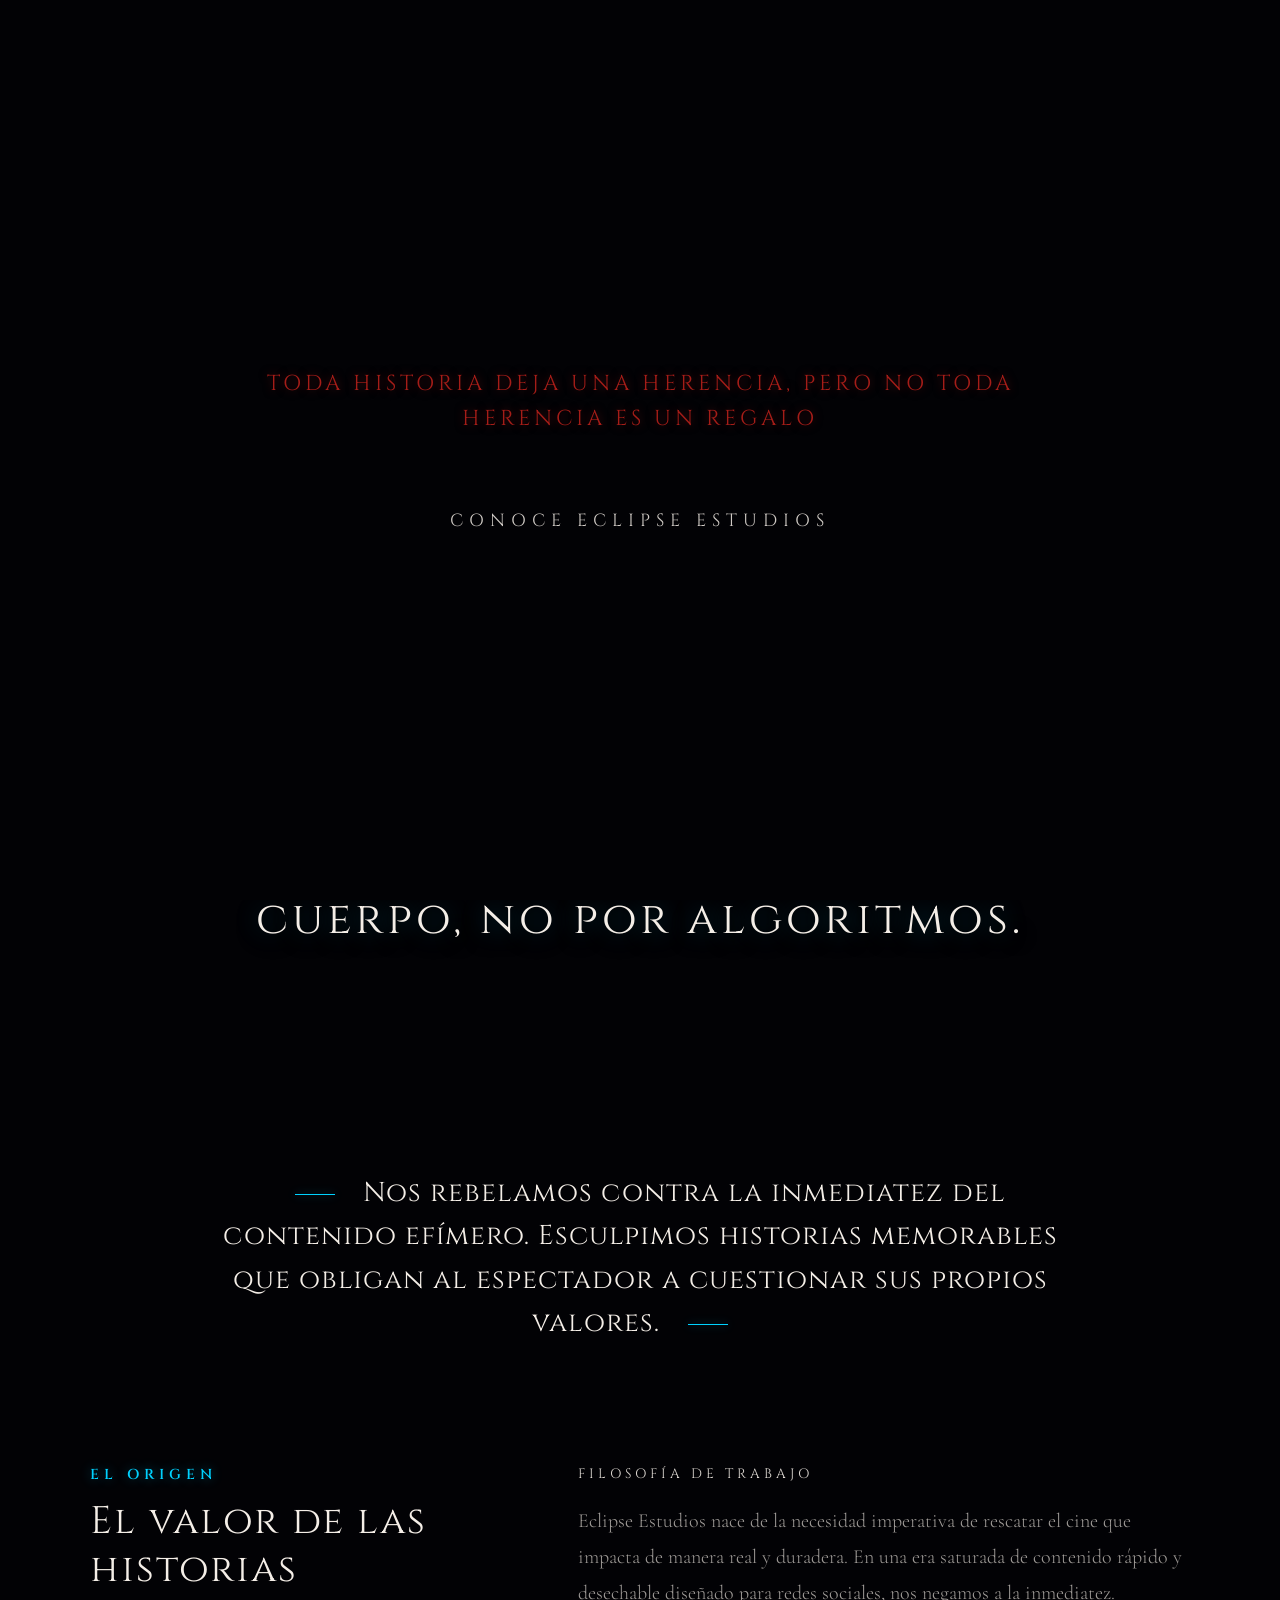
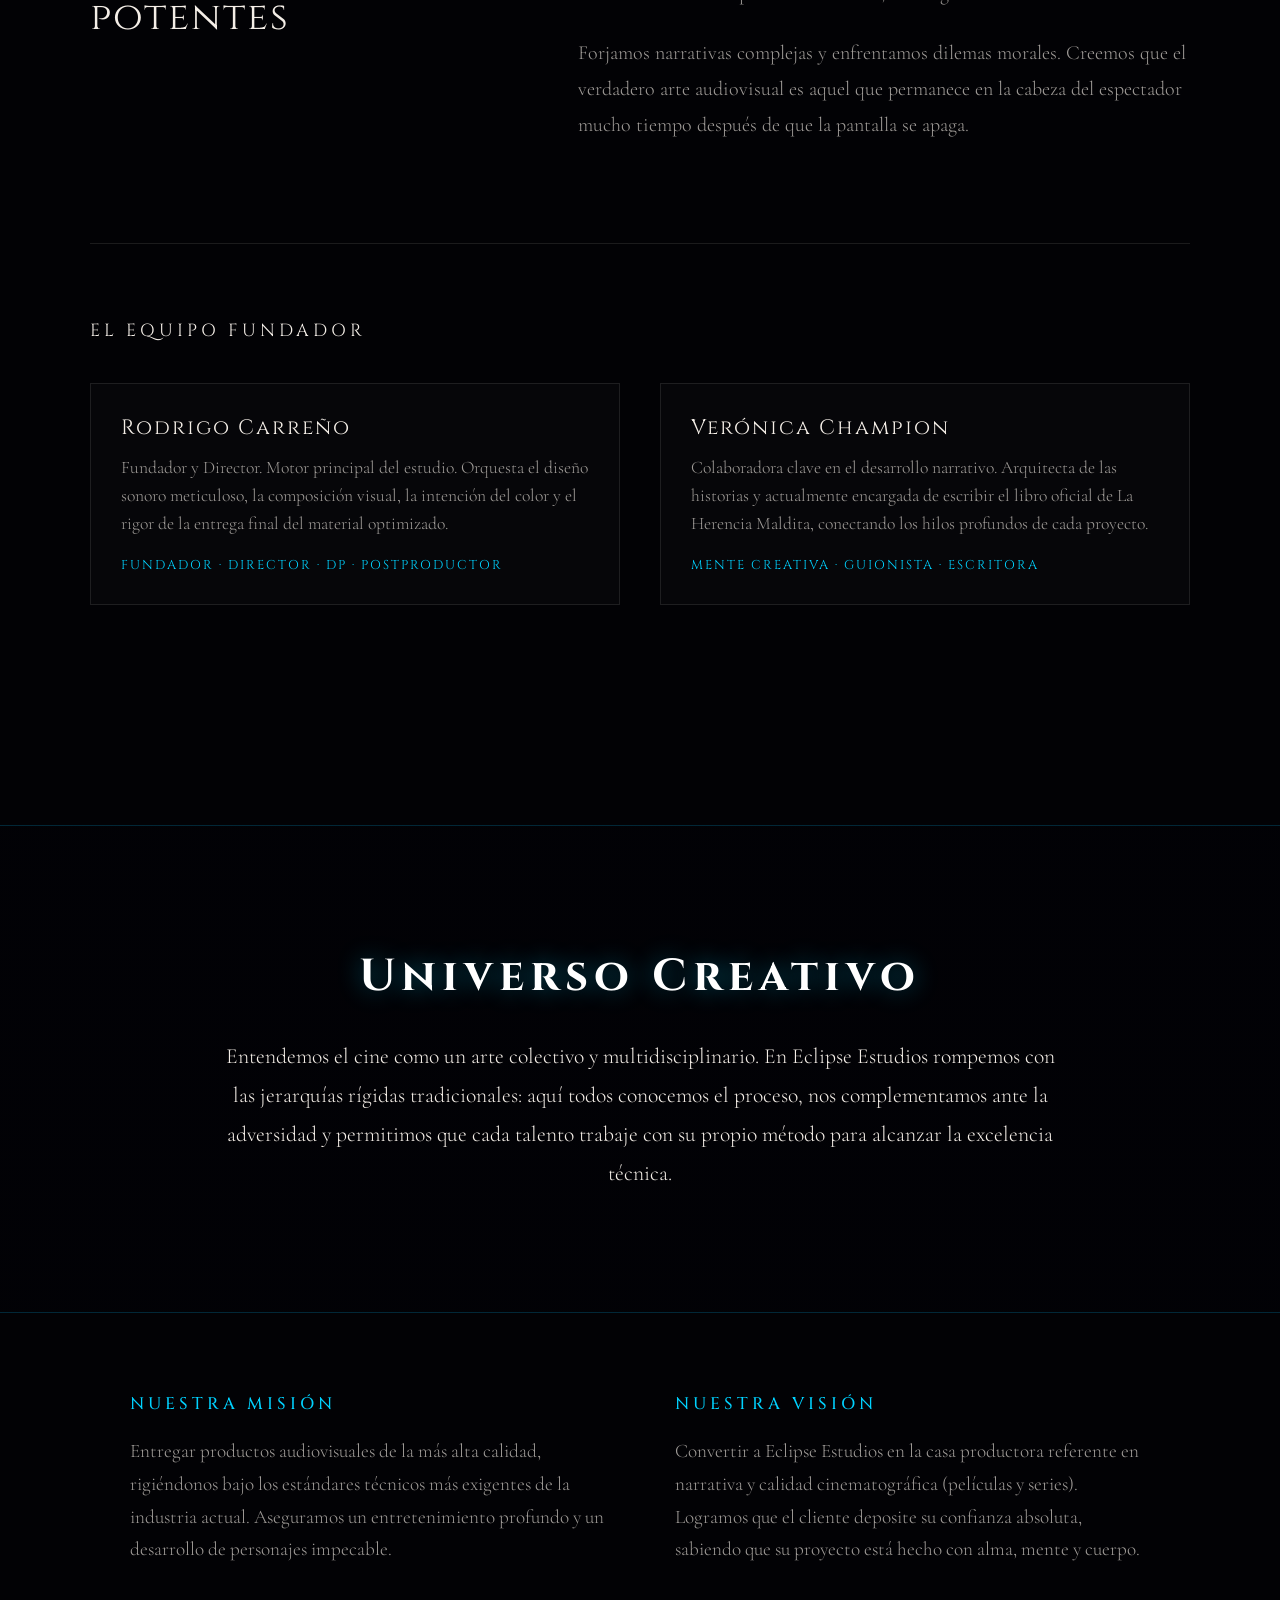
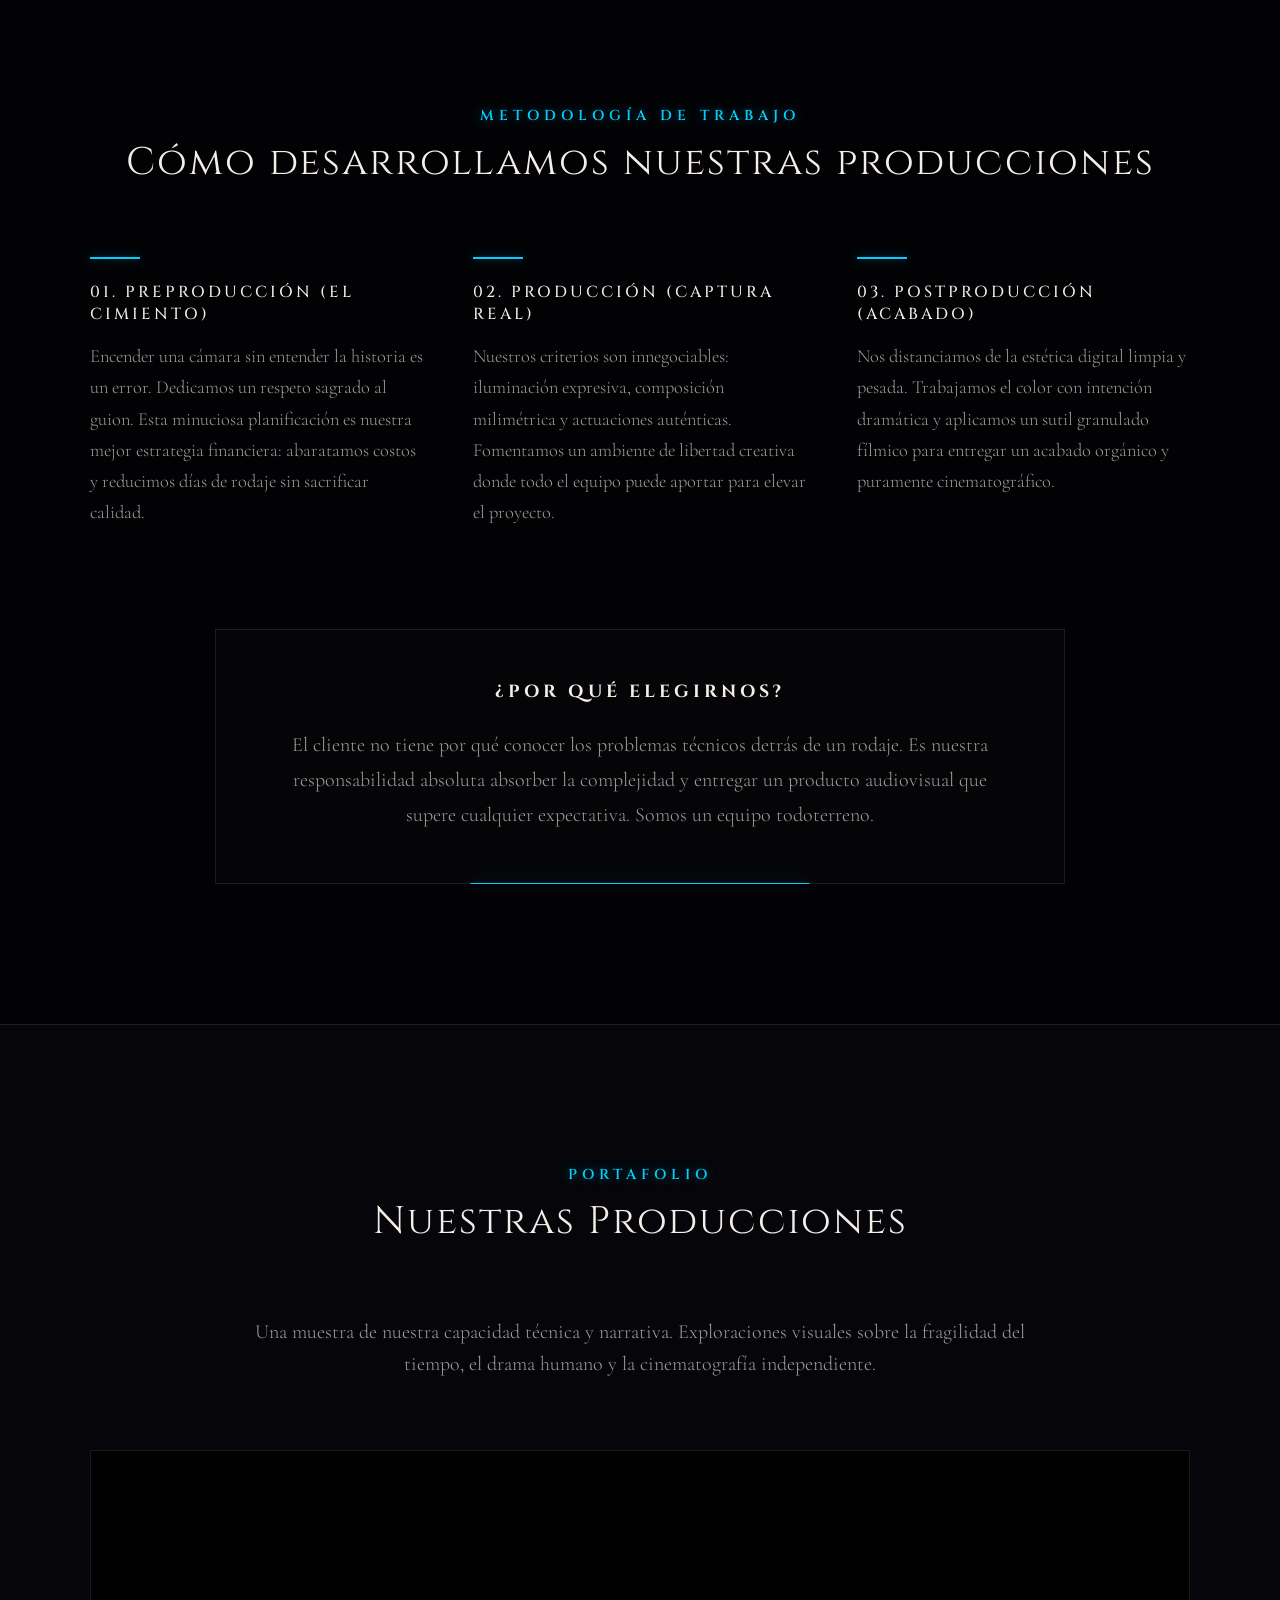
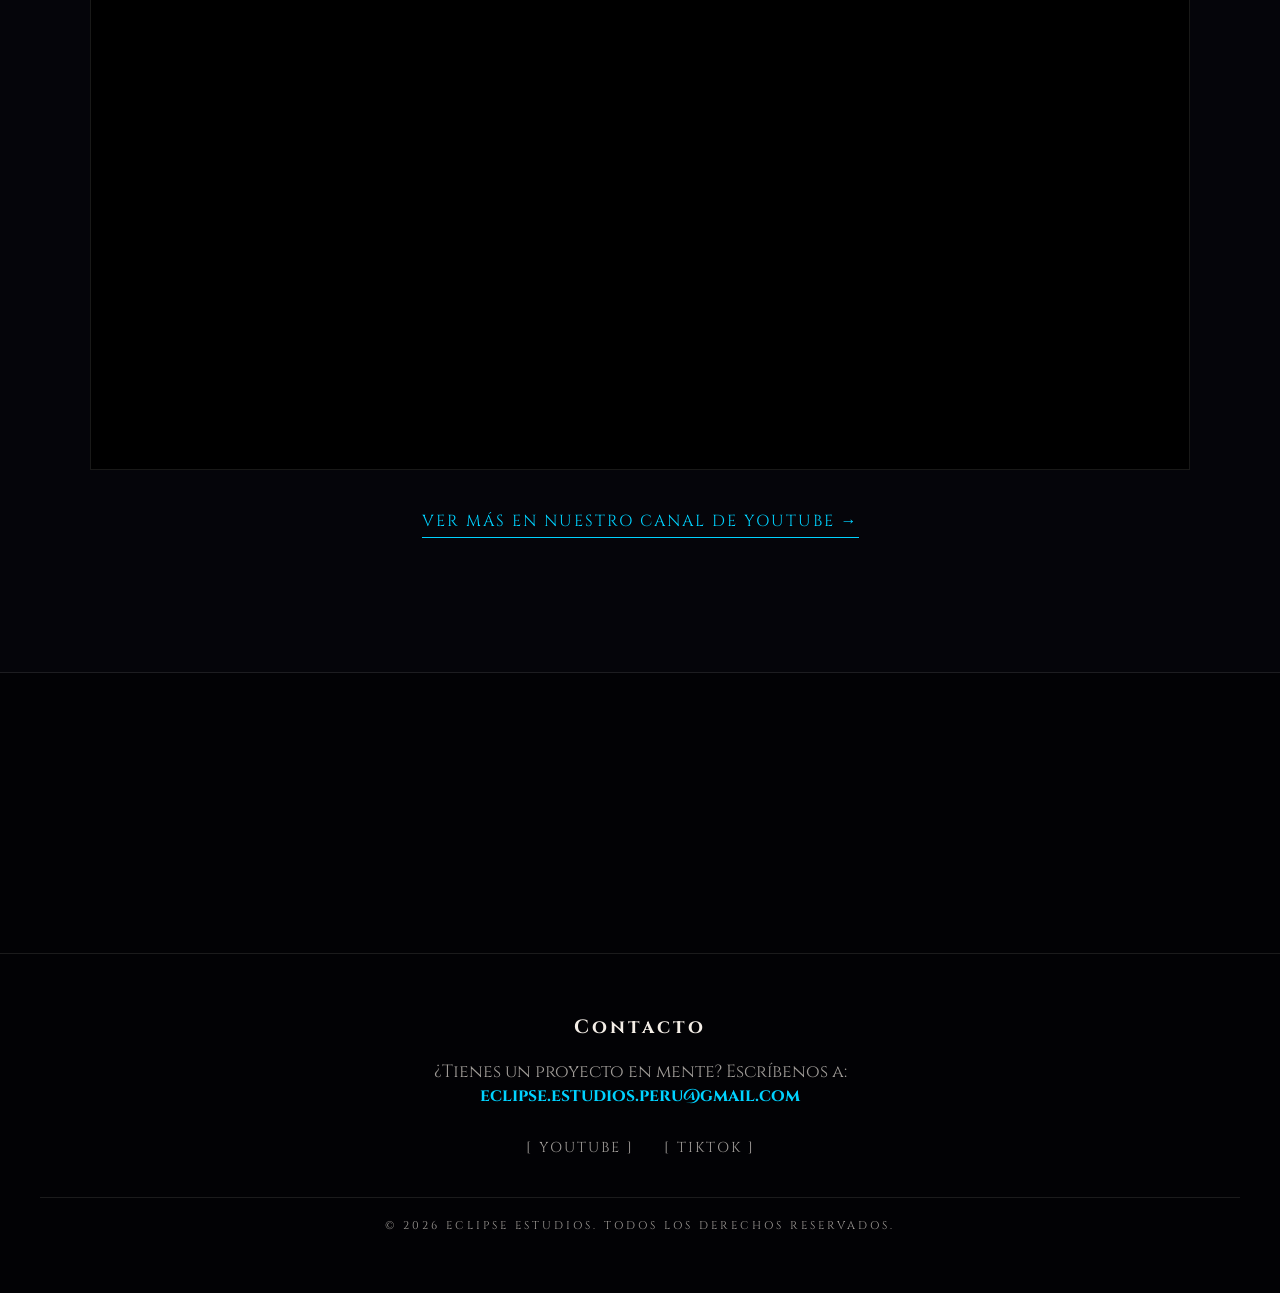
==== commit 6598b2b8: "Update index.html" ====
--- a/index.html
+++ b/index.html
@@ -1095,7 +1095,7 @@
         <a href="#manifiesto">Manifiesto</a>
         <a href="#proceso">Metodología</a>
         <a href="#proyectos">Proyectos</a>
-        <a href="herencia.html" class="nav-herencia">La Herencia Maldita</a>
+        <a href="/la-herencia-maldita/" class="nav-herencia">La Herencia Maldita</a>
       </nav>
     </header>
 
@@ -1362,7 +1362,7 @@
         
           if (btnHorror) {
             btnHorror.addEventListener("click", () => {
-              window.location.href = "herencia.html";
+              window.location.href = "/la-herencia-maldita/";
             })
           }
         
